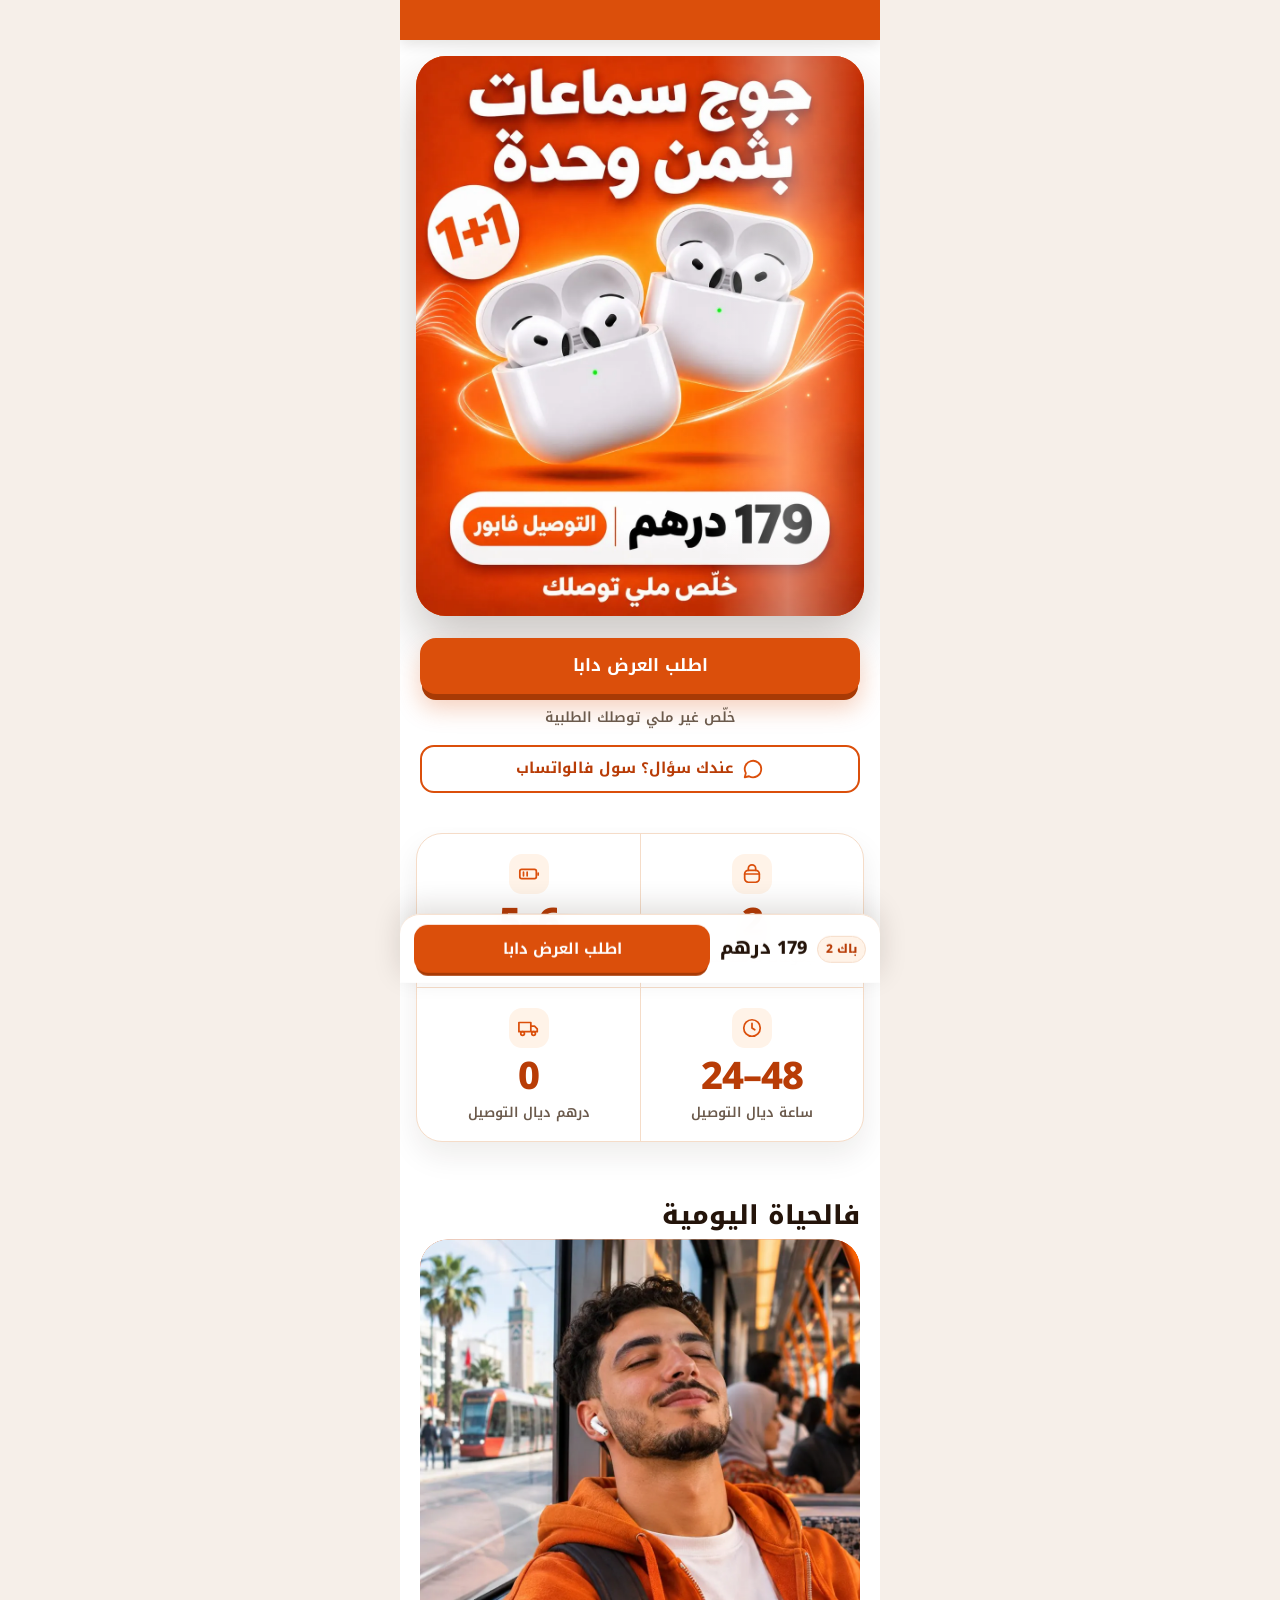
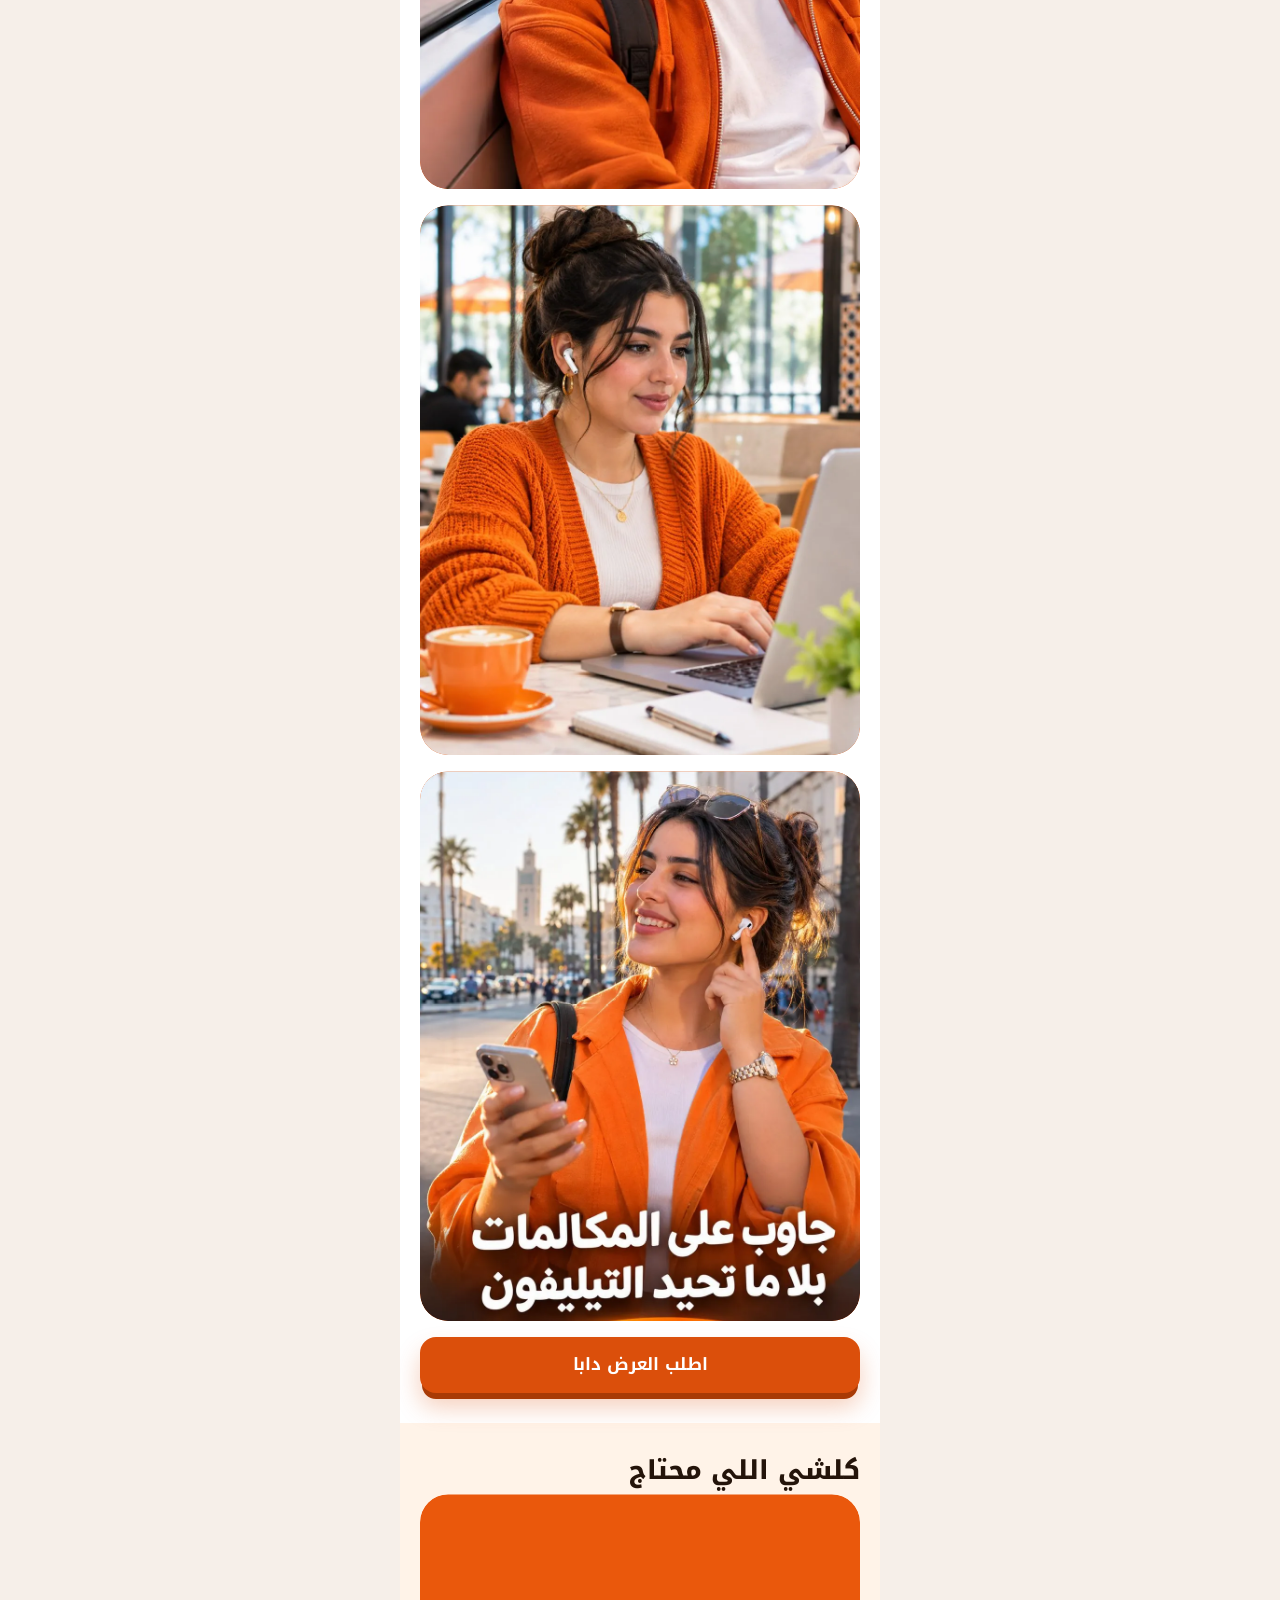
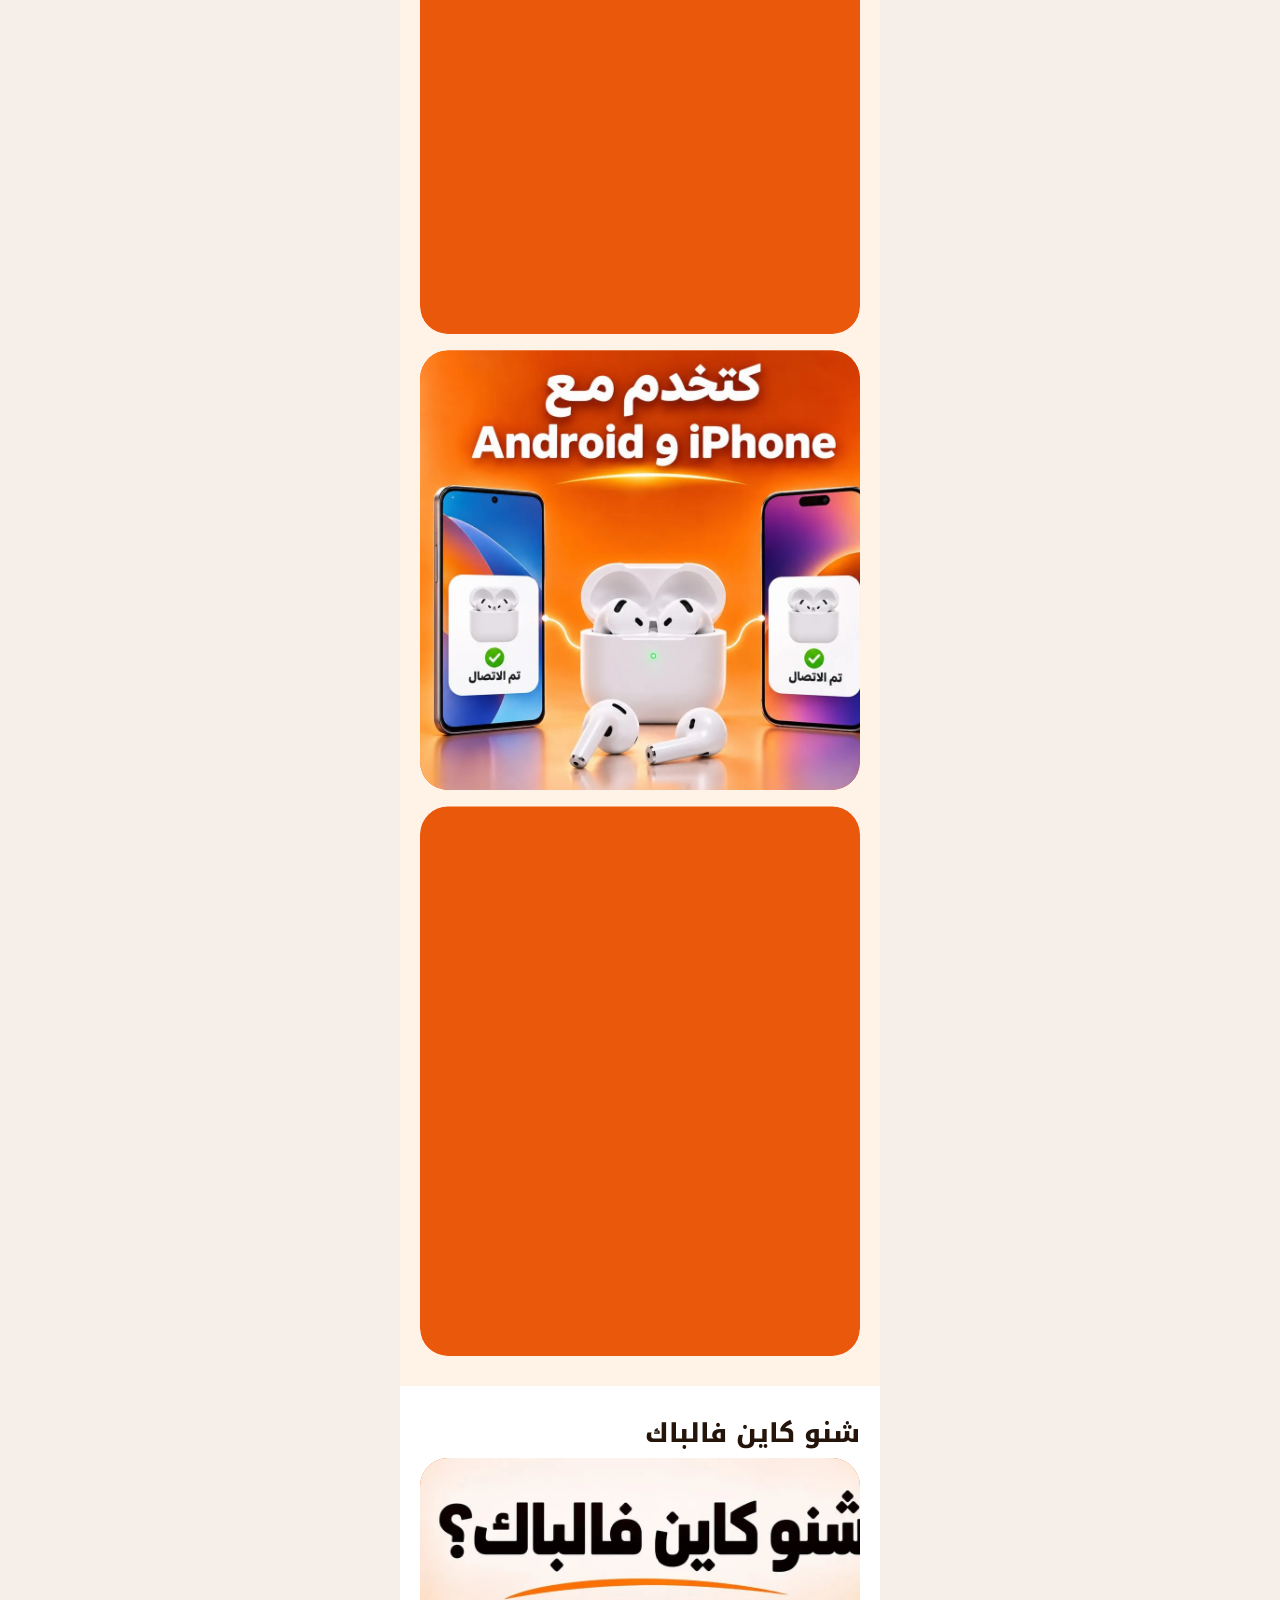
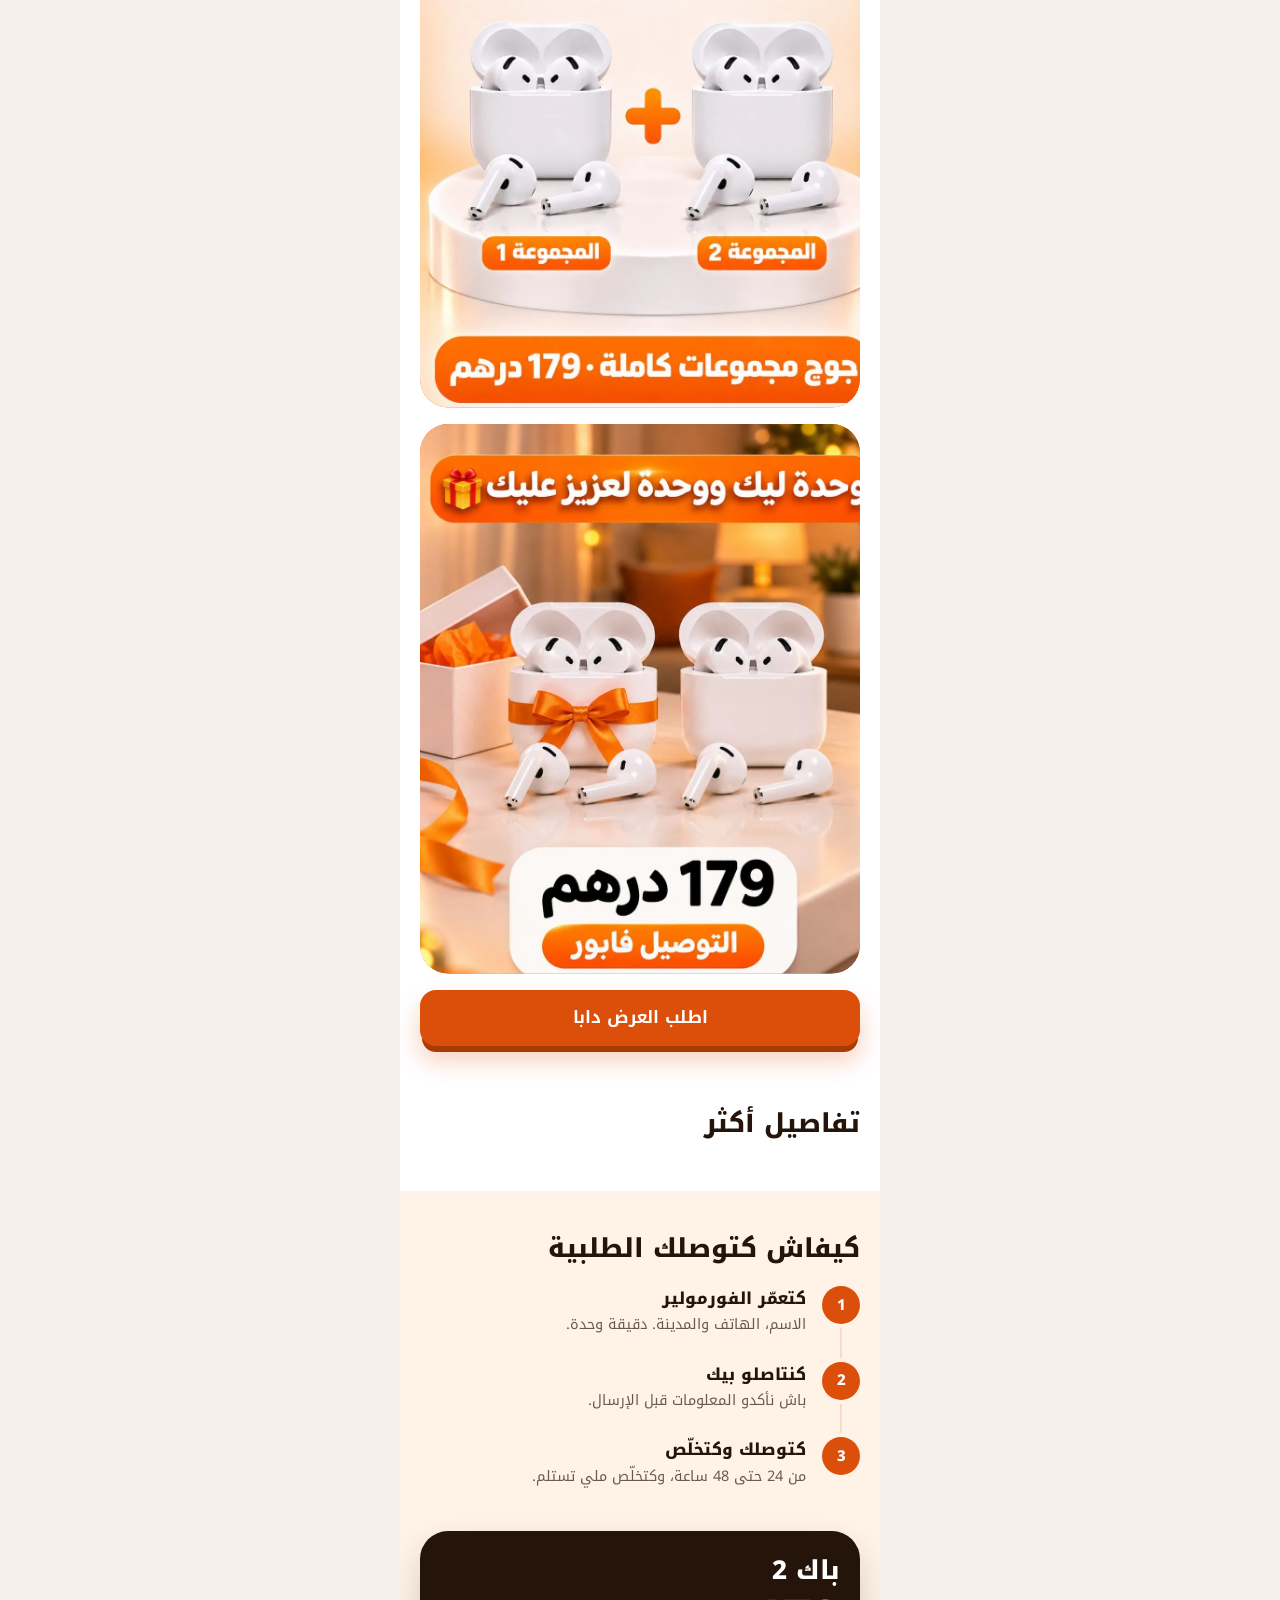
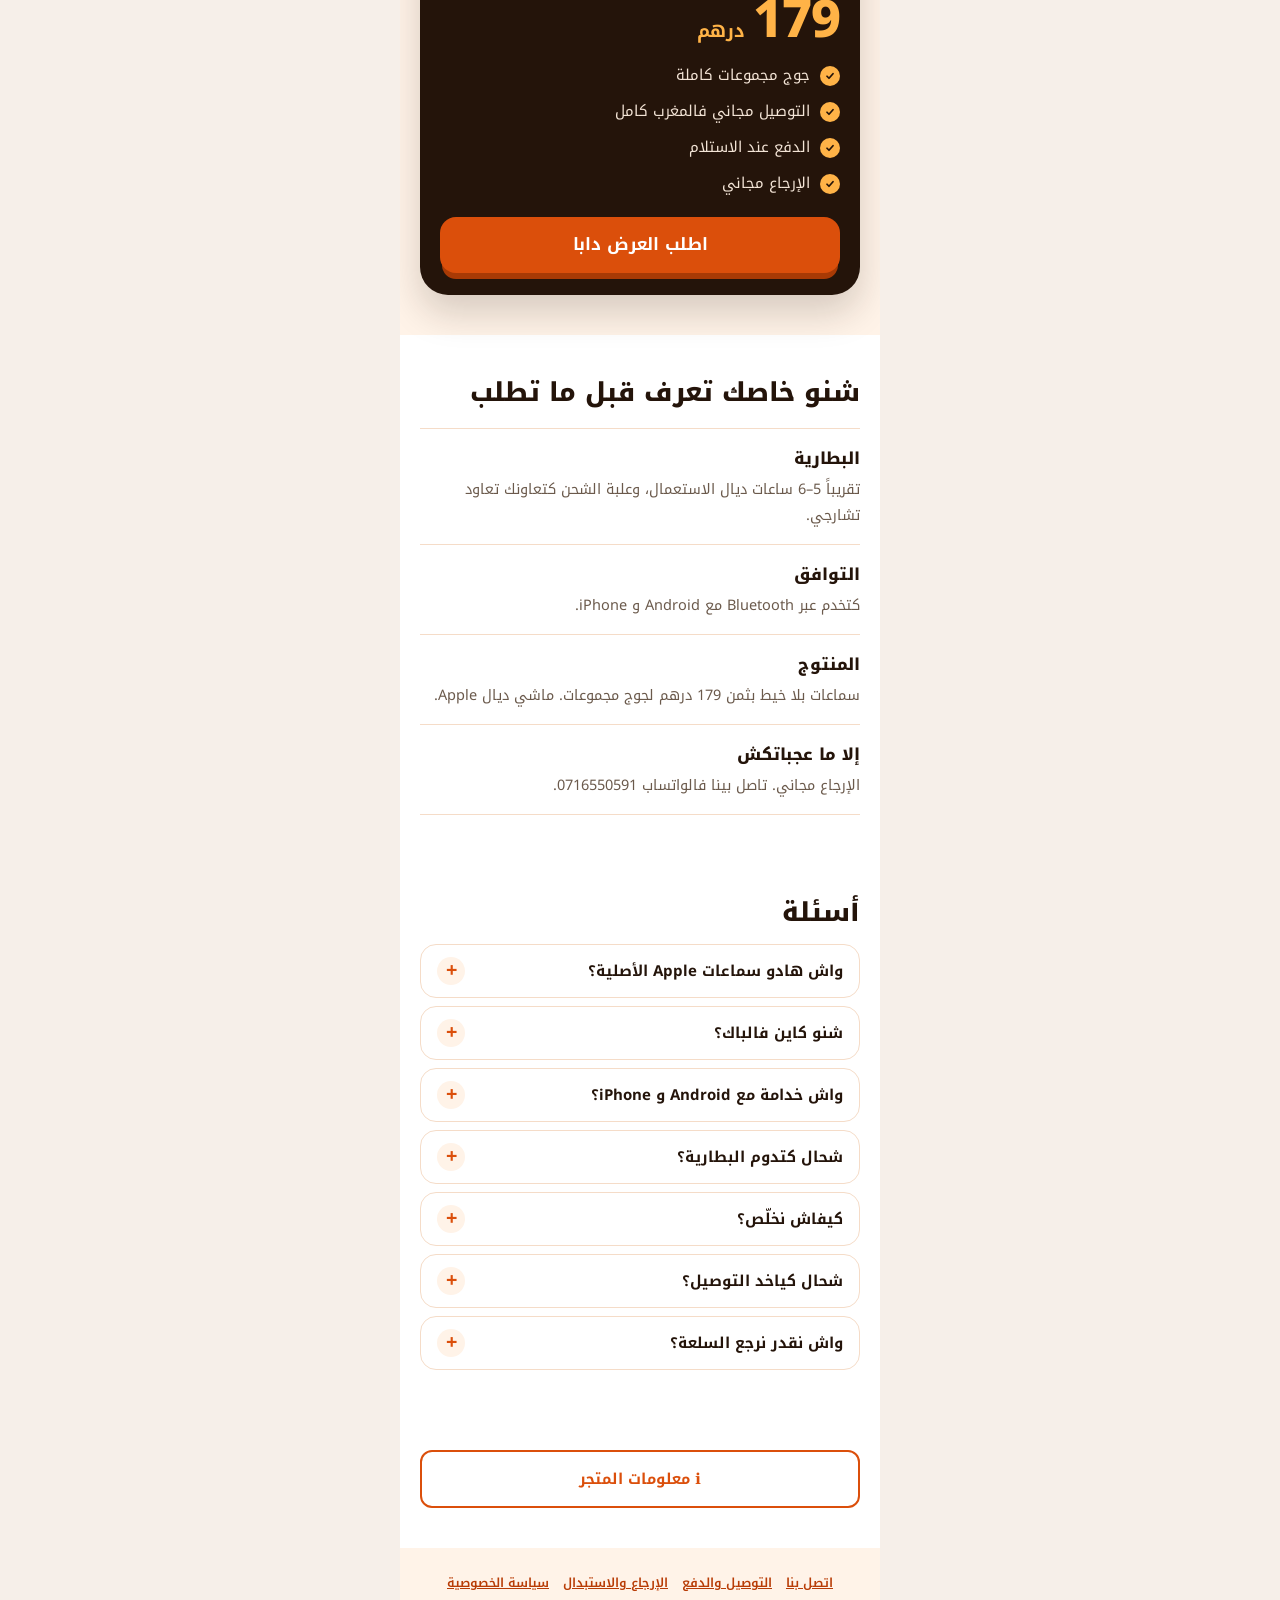
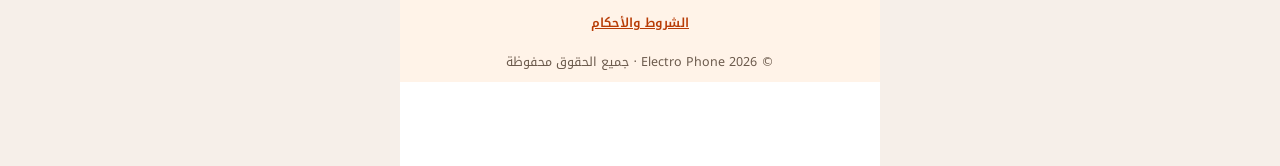
==== index.html @ d6bf5299 "Upsell popup: 3-step flow (gift, phone, pack) with stepper Co-Authored-By: Claude Sonnet 5.5 <norepl" ====
<!doctype html>
<html lang="ar" dir="rtl" class="no-js">
<head>
<meta charset="utf-8">
<meta name="viewport" content="width=device-width, initial-scale=1, viewport-fit=cover">
<title>Electro Phone — باك 2: جوج سماعات بثمن وحدة | 179 درهم</title>
<meta name="description" content="PACK 2: جوج مجموعات ديال السماعات بلا خيط بـ179 درهم. التوصيل فابور والدفع عند الاستلام فكاع المغرب.">
<meta name="theme-color" content="#DB4F0B">
<meta property="og:type" content="product">
<meta property="og:title" content="جوج سماعات بثمن وحدة! — 179 درهم">
<meta property="og:description" content="باك 2 · التوصيل فابور · الدفع عند الاستلام">
<meta property="og:url" content="https://electro-phone-ads.vercel.app/">
<meta property="og:image" content="https://electro-phone-ads.vercel.app/images/hero.jpg">
<meta property="og:locale" content="ar_MA">
<link rel="preload" href="assets/fonts/NotoKufiArabic.woff" as="font" type="font/woff" crossorigin>
<link rel="preload" as="image" href="images/hero.webp">
<link rel="stylesheet" href="assets/app.css?v=4">
<script>
/* ================= الإعدادات — عمّرهم قبل ما تطلق ================= */
window.CONFIG = {
  // Where orders go — set ONE (see README):
  orderEndpoint: "/api/order", // Vercel. On Netlify use "/.netlify/functions/order"     // your deployed backend, e.g. "/.netlify/functions/order"
  whatsapp: "212716550591",          // fallback when no endpoint: business number, no + or 0, e.g. "2126XXXXXXXX"
  // Ads tracking: public IDs only. Secret tokens go in server env vars, never here.
  metaPixelId: "",
  tiktokPixelId: "",
  requireConsent: false, // true = pixels load only after the visitor accepts
  unitPrice: 179,        // display only; the server recalculates the price
  currency: "MAD"
};
</script>
<style>
.s-top{background:#111827;color:#fff;text-align:center;padding:8px 12px;font-size:13px;font-weight:700}
.s-head{display:flex;justify-content:center;padding:12px;background:#fff;color:var(--t);border-bottom:1px solid #F3F4F6}
.s-hero{padding:0 0 22px}
.s-hero img{width:100%%;height:auto}
.s-cta{padding:16px 18px 0;text-align:center}
.s-cta p{margin:10px 0 0;color:#FFD0A8;font-weight:700;font-size:14px}
.pf{list-style:none;margin:14px 0 0;padding:0;display:grid;gap:10px}
.pf li{display:flex;align-items:center;gap:12px;padding:12px;border-radius:16px;border:1.5px solid #FFEDD5;background:#fff}
.pf b{display:block;font-size:15.5px}
.pf small{color:var(--t2);font-size:13px}
.s-img{width:100%%;height:auto;border-radius:var(--r);margin-top:14px;box-shadow:0 8px 24px rgba(17,24,39,.1)}
.alt .btn{margin-top:16px}
.s-crea .s-img:first-child{margin-top:0}
/* light, clear order form */
.order{background:#FFF7F2;color:var(--t)}
.order .sub{color:var(--t2);font-weight:700}
.order h2{color:var(--t)}
.of-card{background:#fff;border:1.5px solid #FED7AA;box-shadow:0 12px 32px rgba(234,88,12,.1)}
.fl{margin-block-end:14px}
.fl label,.lbl{display:block;color:var(--t);font-size:15px;font-weight:700;margin-block-end:6px}
.fl input,.fl textarea{background:#fff;color:var(--t);border:2px solid #E5E7EB;font-size:17px;min-height:56px}
.fl textarea{min-height:76px}
.fl input::placeholder,.fl textarea::placeholder{color:#9CA3AF}
.fl input:focus,.fl textarea:focus{background:#fff;border-color:var(--o);box-shadow:0 0 0 4px rgba(234,88,12,.15)}
.err{color:#B91C1C}
.c-list{background:#fff;border-color:#FED7AA;box-shadow:0 18px 40px rgba(17,24,39,.15)}
.c-list li small{color:#9CA3AF}
.c-list li[aria-selected=true],.c-list li:active{background:#FFF1E6}
.c-list li.c-none{color:var(--t2)}
.of .sum{margin-top:6px;padding-top:12px;border-top:1px solid #F3F4F6}
.of .sum dt{color:var(--t2)}
.of .sum .tot dt{color:var(--t)}
.of .sum .tot dd{color:var(--deep)}
.form-err{background:#FEF2F2;color:#991B1B;border-color:#FCA5A5}
.order .secure{color:var(--t2)}
.order .secure a{color:var(--deep)}
.done{color:#fff}
/* quantity trigger */
.opt{color:var(--t2);font-weight:500;font-size:13px}
.qty-pick{display:flex;align-items:center;gap:12px;width:100%;min-height:76px;padding:10px 12px;border-radius:16px;border:2px solid var(--o);background:linear-gradient(135deg,#FFF7F2,#fff);color:var(--t);text-align:start;font:inherit;box-shadow:0 6px 18px rgba(234,88,12,.14);transition:transform .15s}
.qty-pick:active{transform:scale(.98)}
.qty-pick img{flex:none;width:52px;height:52px;border-radius:12px;object-fit:cover}
.qp-t{flex:1;min-width:0;display:flex;flex-direction:column;line-height:1.5}
.qp-t b{font-size:16px}
.qp-t small{color:var(--t2);font-size:12.5px}
.qp-end{display:flex;flex-direction:column;align-items:flex-end;gap:4px}
.qp-p{font-weight:800;white-space:nowrap;color:var(--deep)}
.qp-chev{font-size:12px;font-weight:700;color:#fff;background:var(--o);padding:2px 12px;border-radius:999px}
/* quantity sheet */
.qsheet h3{margin-block-end:2px}
.q-note{text-align:center;color:var(--t2) !important;margin:0 0 14px !important;font-size:13.5px}
.qsheet .qc{background:#fff;border:2px solid #E5E7EB;color:var(--t);min-height:84px}
.qsheet .qc-t small{color:var(--t2)}
.qsheet .qc-p{color:var(--deep);font-size:17px}
.qsheet .qc:has(input:checked),.qsheet .qc.sel{border-color:var(--o);background:#FFF7F2;box-shadow:0 0 0 4px rgba(234,88,12,.12);transform:none}
.qc-imgs{flex:none;display:flex;width:88px}
.qc-imgs img{width:44px;height:44px;border-radius:10px;object-fit:cover;border:2px solid #fff;box-shadow:0 2px 6px rgba(0,0,0,.12)}
.qc-imgs img+img{margin-inline-start:-22px}
.q-free{margin:14px 0 !important;text-align:center;font-size:13px;font-weight:700;color:#065F46 !important;background:#ECFDF5;border-radius:12px;padding:8px}
/* order form popup */
.sheet.osheet{padding:0;max-height:94vh;max-height:94dvh;background:#FFF7F2}
.osheet .grab{margin:10px auto 0}
.o-top{position:sticky;top:0;height:0;z-index:4}
.osheet .x{top:4px;inset-inline-end:12px;background:#fff;box-shadow:0 2px 8px rgba(0,0,0,.12)}
.osheet .order{padding:6px 16px calc(24px + var(--safe))}
.osheet .order h2{padding-inline:44px}
.sheet[inert]{filter:brightness(.6)}
/* ===== animations ===== */
@keyframes dropIn{from{opacity:0;transform:translateY(-14px)}to{opacity:1;transform:none}}
@keyframes heroIn{from{opacity:0;transform:scale(1.08);filter:blur(8px)}to{opacity:1;transform:none;filter:none}}
@keyframes heroFloat{0%,100%{transform:scale(1)}50%{transform:scale(1.035)}}
@keyframes heroShine{0%,55%{transform:translateX(-130%)}100%{transform:translateX(130%)}}
@keyframes ctaIn{from{opacity:0;transform:scale(.92)}to{opacity:1;transform:none}}
@keyframes ctaPulse{0%,100%{box-shadow:0 10px 26px rgba(255,107,0,.38),0 0 0 0 rgba(255,107,0,.55)}70%{box-shadow:0 10px 26px rgba(255,107,0,.38),0 0 0 16px rgba(255,107,0,0)}}
@keyframes arrNudge{0%,100%{transform:translateX(0)}50%{transform:translateX(-6px)}}
@keyframes topShine{to{background-position:-200% 0}}
@keyframes fieldIn{from{opacity:0;transform:translateY(18px)}to{opacity:1;transform:none}}
.s-top{background:linear-gradient(90deg,#111827 0%,#3a1a07 50%,#111827 100%);background-size:200% 100%;animation:topShine 6s linear infinite}
.s-head .brand{display:inline-block;animation:dropIn .7s cubic-bezier(.2,.8,.2,1) both}
.h-wrap{position:relative;overflow:hidden;animation:heroIn 1s cubic-bezier(.2,.8,.2,1) both}
.h-wrap img{display:block;animation:heroFloat 6s ease-in-out 1.1s infinite}
.h-wrap::after{content:"";position:absolute;inset:0;pointer-events:none;background:linear-gradient(115deg,transparent 35%,rgba(255,255,255,.38) 50%,transparent 65%);transform:translateX(-130%);animation:heroShine 4.5s ease-in-out 1.3s infinite}
.s-cta .btn{animation:grad 6s ease infinite,ctaIn .45s cubic-bezier(.3,1.5,.5,1) .1s both,ctaPulse 2.4s ease-in-out 1.6s infinite}
.s-cta p{animation:dropIn .5s ease .3s both}
.btn .arr{animation:arrNudge 1.4s ease-in-out infinite}
/* creatives slide in as they scroll into view, alternating sides */
.s-img.reveal{opacity:0;transform:translateY(40px) scale(.94);transition:opacity .8s ease,transform .9s cubic-bezier(.2,.8,.2,1)}
.s-crea .s-img.reveal:nth-child(3n+1){transform:translateX(70px) rotate(2deg)}
.s-crea .s-img.reveal:nth-child(3n+2){transform:translateX(-70px) rotate(-2deg)}
.s-crea .s-img.reveal:nth-child(3n){transform:perspective(900px) rotateX(20deg) scale(.88)}
.s-crea .s-img.reveal.in{opacity:1;transform:none}
.s-img:active{transform:scale(.98)}
.btn.reveal{opacity:0;transform:translateY(24px) scale(.95);transition:opacity .6s ease .1s,transform .6s cubic-bezier(.3,1.5,.5,1) .1s}
.btn.reveal.in{opacity:1;transform:none;animation:grad 6s ease infinite,ctaPulse 2.4s ease-in-out 1s infinite}
/* order + pack popups: fields arrive one by one */
.osheet.on .order>h2,.osheet.on .order>.sub,.osheet.on .of-card>*,.osheet.on #submit{animation:fieldIn .5s cubic-bezier(.2,.8,.2,1) both}
.osheet.on .order>.sub{animation-delay:.06s}
.osheet.on .of-card>:nth-child(1){animation-delay:.12s}.osheet.on .of-card>:nth-child(2){animation-delay:.18s}
.osheet.on .of-card>:nth-child(3){animation-delay:.24s}.osheet.on .of-card>:nth-child(4){animation-delay:.3s}
.osheet.on .of-card>:nth-child(n+5){animation-delay:.36s}
.osheet.on #submit{animation:fieldIn .5s cubic-bezier(.2,.8,.2,1) .44s both,grad 6s ease infinite,ctaPulse 2.4s ease-in-out 1.2s infinite}
.qsheet.on .qc{animation:fieldIn .45s cubic-bezier(.2,.8,.2,1) both}
.qsheet.on .qc:nth-child(2){animation-delay:.08s}.qsheet.on .qc:nth-child(3){animation-delay:.16s}
.no-js .reveal,.no-js .s-img.reveal,.no-js .btn.reveal{opacity:1;transform:none}
@media (prefers-reduced-motion:reduce){.s-img.reveal,.btn.reveal{opacity:1 !important;transform:none !important}.h-wrap::after{display:none}}
/* ===== self-hosted font (works in Facebook/Instagram/TikTok browsers too) ===== */
@font-face{font-family:'Noto Kufi Arabic';src:url(assets/fonts/NotoKufiArabic.woff) format('woff');font-weight:100 900;font-style:normal;font-display:swap}
body,button,input,textarea,select,output{font-family:'Noto Kufi Arabic',system-ui,sans-serif}
/* ===== pro order form ===== */
.osheet{background:linear-gradient(180deg,#FFF3EA 0,#FFFFFF 260px)}
.osheet .order{background:transparent}
.osheet .order h2{font-size:22px;font-weight:800;margin-block-end:12px}
.o-prod{display:flex;align-items:center;gap:12px;padding:12px;border-radius:20px;background:#fff;border:1px solid #FFE1CC;box-shadow:0 10px 30px rgba(234,88,12,.10)}
.o-prod img{flex:none;width:64px;height:64px;border-radius:14px;object-fit:cover}
.o-prod-t{flex:1;min-width:0;display:flex;flex-direction:column;line-height:1.6}
.o-prod-t b{font-size:15.5px;font-weight:800}
.o-prod-t small{color:var(--t2);font-size:12.5px}
.o-prod-p{display:flex;flex-direction:column;align-items:center;line-height:1;color:var(--deep)}
.o-prod-p bdi{font-size:28px;font-weight:800}
.o-prod-p span{font-size:12px;font-weight:700;margin-top:4px}
.o-badges{list-style:none;padding:0;margin:10px 0 14px;display:flex;flex-wrap:wrap;justify-content:center;gap:6px}
.o-badges li{display:flex;align-items:center;gap:4px;font-size:12px;font-weight:700;color:#7C2D12;background:#FFEDD5;border-radius:999px;padding:4px 10px}
.osheet .of-card{border:1px solid #F1F1F1;border-radius:24px;padding:18px 16px;box-shadow:0 18px 40px rgba(17,24,39,.08)}
.osheet .fl{margin-block-end:16px}
.osheet .fl[data-field="city"]{position:relative;z-index:6}
.osheet .fl label,.osheet .lbl{font-size:14px;font-weight:700;color:#374151;margin-block-end:7px;transition:color .2s}
.osheet .fl:focus-within label{color:var(--deep)}
.in-ic{position:absolute;right:14px;top:16px;width:22px;height:22px;color:#9CA3AF;pointer-events:none;transition:color .2s;z-index:1}
.in-ic svg{width:22px;height:22px;fill:none;stroke:currentColor;stroke-width:1.8;stroke-linecap:round;stroke-linejoin:round}
.osheet .fl:focus-within .in-ic{color:var(--o)}
.osheet .fl.valid .in-ic{color:var(--ok)}
.osheet .fl.bad .in-ic{color:#DC2626}
.osheet .fl input,.osheet .fl textarea{background:#F9FAFB;border:1.5px solid #E5E7EB;border-radius:16px;min-height:56px;font-size:16.5px;font-weight:500;padding:14px 48px 14px 42px;text-align:right;transition:border-color .2s,box-shadow .2s,background .2s}
.osheet .fl textarea{min-height:84px}
.osheet .fl input:focus,.osheet .fl textarea:focus{background:#fff;border-color:var(--o);box-shadow:0 0 0 4px rgba(234,88,12,.14)}
.osheet .fl.valid input,.osheet .fl.valid textarea{border-color:#A7F3D0;background:#fff}
.osheet .ok-ic{top:17px} /* app.css places it at inline-end = left in RTL */
.osheet .qty-pick{border-radius:18px;background:#fff;border:1.5px solid var(--o);box-shadow:0 8px 22px rgba(234,88,12,.12)}
.osheet .of .sum{margin-top:4px;padding:14px;border-radius:16px;background:#FFF7F2;border:1.5px dashed #FDBA74}
.osheet .of .sum .tot{border-top:1.5px dashed #FDBA74;padding-top:10px;margin-top:8px}
.osheet .of .sum .tot dd{font-size:24px}
.osheet .submit{min-height:62px;font-size:19px;font-weight:800;border-radius:18px;margin-top:4px}
.o-trust{list-style:none;margin:2px 0 0;padding:0;display:grid;grid-template-columns:repeat(3,1fr);gap:6px}
.o-trust li{display:flex;flex-direction:column;align-items:center;gap:4px;text-align:center;font-size:11.5px;font-weight:700;color:#374151;padding:8px 4px;border-radius:14px;background:#fff;border:1px solid #F1F1F1}
.o-trust svg{width:22px;height:22px;fill:none;stroke:var(--o);stroke-width:1.8;stroke-linecap:round;stroke-linejoin:round}
.osheet.on .o-prod{animation:fieldIn .5s cubic-bezier(.2,.8,.2,1) .04s both}
.osheet.on .o-badges{animation:fieldIn .5s cubic-bezier(.2,.8,.2,1) .08s both}
</style>
<link rel="stylesheet" href="assets/design.css?v=22">
</head>
<body id="top">
<a href="#order" class="skip">سير للطلب</a>
<main id="main">

<div class="s-top" role="status">
  <span class="t t1"><b>Electro Phone</b> &nbsp;سماعات بلا خيط</span>
  <span class="t t2">🚚 التوصيل مجاني لكل المغرب</span>
  <span class="t t3">💵 الدفع عند الاستلام</span>
  <span class="t t4">⏱ من 24 حتى 48 ساعة</span>
</div>

<section class="hero s-hero ep-hero">
  <h1 class="sr">جوج سماعات بثمن وحدة — باك 2 بـ179 درهم</h1>
  <figure class="hero-fig">
    <img src="images/hero.webp" width="1000" height="1250" alt="جوج سماعات بثمن وحدة، 179 درهم، التوصيل فابور، خلّص ملي توصلك" fetchpriority="high">
    <span class="glint" aria-hidden="true"></span>
  </figure>
  <div class="s-cta">
    <a href="#order" class="btn btn-glow" data-cta="hero">اطلب العرض دابا</a>
    <p>خلّص غير ملي توصلك الطلبية</p>
    <a class="ep-wa" href="https://wa.me/212716550591?text=%D8%B3%D9%84%D8%A7%D9%85%D8%8C%20%D8%A8%D8%BA%D9%8A%D8%AA%20%D9%86%D8%B3%D9%88%D9%84%20%D8%B9%D9%84%D9%89%20%D8%A8%D8%A7%D9%83%202" rel="noopener"><svg viewBox="0 0 24 24" aria-hidden="true"><path d="M21 12a9 9 0 0 1-13.3 7.9L3 21l1.2-4.5A9 9 0 1 1 21 12z"/></svg>عندك سؤال؟ سول فالواتساب</a>
  </div>
</section>

<section class="ep-nums" aria-label="بالأرقام"><ul><li><span class="n-ic"><svg viewBox="0 0 24 24" aria-hidden="true"><rect x="4" y="8" width="16" height="13" rx="4"/><path d="M4 12h16M8 8V6a4 4 0 0 1 8 0v2"/></svg></span><b dir="ltr" data-t="2">2</b><span class="n-l">مجموعات كاملة فالباك</span></li><li><span class="n-ic"><svg viewBox="0 0 24 24" aria-hidden="true"><rect x="2" y="7" width="18" height="10" rx="2"/><path d="M22 11v2M6 10v4M10 10v4"/></svg></span><b dir="ltr" data-t="5–6">5–6</b><span class="n-l">ساعات ديال الاستعمال</span></li><li><span class="n-ic"><svg viewBox="0 0 24 24" aria-hidden="true"><circle cx="12" cy="12" r="9"/><path d="M12 7v5l3 2"/></svg></span><b dir="ltr" data-t="24–48">24–48</b><span class="n-l">ساعة ديال التوصيل</span></li><li><span class="n-ic"><svg viewBox="0 0 24 24" aria-hidden="true"><path d="M1 6h13v10H1zM14 10h4l3 3v3h-7"/><circle cx="5" cy="18" r="2"/><circle cx="17" cy="18" r="2"/></svg></span><b dir="ltr" data-t="0">0</b><span class="n-l">درهم ديال التوصيل</span></li></ul></section>


<section class="sec ep-gal" aria-label="المنتج">
  <h2 class="ep-h">فالحياة اليومية</h2>
  <figure class="ep-rv "><img src="images/tram.webp" width="1000" height="1250" alt="واحد كيسمع السماعات فالطرامواي" loading="lazy" decoding="async"></figure>
  <figure class="ep-rv "><img src="images/cafe.webp" width="1000" height="1250" alt="وحدة خدامة فالكافي بالسماعات" loading="lazy" decoding="async"></figure>
  <figure class="ep-rv "><img src="images/call.webp" width="1000" height="1250" alt="جاوب على المكالمات بلا ما تحيد التيليفون" loading="lazy" decoding="async"></figure>
  <a href="#order" class="btn btn-glow ep-cta" data-cta="gal1">اطلب العرض دابا</a>
</section>

<section class="sec alt ep-gal" aria-label="المميزات">
  <h2 class="ep-h">كلشي اللي محتاج</h2>
  <figure class="ep-rv "><img src="images/features.webp" width="1000" height="1000" alt="بلوتوث، ميكروفون للمكالمات، تحكم باللمس، Android و iPhone" loading="lazy" decoding="async"></figure>
  <figure class="ep-rv "><img src="images/compat.webp" width="1000" height="1000" alt="كتخدم مع Android و iPhone" loading="lazy" decoding="async"></figure>
  <figure class="ep-rv "><img src="images/battery.webp" width="1000" height="1250" alt="5–6 ساعات ديال الاستعمال حسب الاستخدام" loading="lazy" decoding="async"></figure>
</section>

<section class="sec ep-gal" aria-label="الباك">
  <h2 class="ep-h">شنو كاين فالباك</h2>
  <figure class="ep-rv "><img src="images/pack-info.webp" width="1000" height="1250" alt="المجموعة 1 + المجموعة 2، جوج مجموعات كاملة بـ179 درهم" loading="lazy" decoding="async"></figure>
  <figure class="ep-rv "><img src="images/gift.webp" width="1000" height="1250" alt="وحدة ليك ووحدة لعزيز عليك، 179 درهم" loading="lazy" decoding="async"></figure>
  <a href="#order" class="btn btn-glow ep-cta" data-cta="gal2">اطلب العرض دابا</a>
</section>

<section class="sec ep-carwrap" aria-label="تفاصيل">
  <h2 class="ep-h">تفاصيل أكثر</h2>
  <div class="car" tabindex="0">
    <figure class="cf"><img src="images/rest.webp" width="1000" height="1000" alt="جوج علب ديال السماعات مفتوحين" loading="lazy" decoding="async"></figure>
    <figure class="cf"><img src="images/detail.webp" width="1000" height="1000" alt="تفاصيل السماعة والعلبة" loading="lazy" decoding="async"></figure>
    <figure class="cf"><img src="images/story.webp" width="800" height="1421" alt="عرض باك 2، جوج سماعات بثمن وحدة" loading="lazy" decoding="async"></figure>
  </div>
</section>

<section class="sec alt">
  <h2>كيفاش كتوصلك الطلبية</h2>
  <ol class="ep-how">
    <li><b>كتعمّر الفورمولير</b><p>الاسم، الهاتف والمدينة. دقيقة وحدة.</p></li>
    <li><b>كنتاصلو بيك</b><p>باش نأكدو المعلومات قبل الإرسال.</p></li>
    <li><b>كتوصلك وكتخلّص</b><p>من 24 حتى 48 ساعة، وكتخلّص ملي تستلم.</p></li>
  </ol>
  <div class="ep-deal">
    <h2>باك 2</h2>
    <div class="ep-pr"><bdi>179</bdi><span>درهم</span></div>
    <ul>
      <li>جوج مجموعات كاملة</li>
      <li>التوصيل مجاني فالمغرب كامل</li>
      <li>الدفع عند الاستلام</li>
      <li>الإرجاع مجاني</li>
    </ul>
    <a href="#order" class="btn btn-glow" data-cta="offer">اطلب العرض دابا</a>
  </div>
</section>

<section class="sec ep-real">
  <h2>شنو خاصك تعرف قبل ما تطلب</h2>
  <ul>
    <li><b>البطارية</b><p>تقريباً 5–6 ساعات ديال الاستعمال، وعلبة الشحن كتعاونك تعاود تشارجي.</p></li>
    <li><b>التوافق</b><p>كتخدم عبر Bluetooth مع Android و iPhone.</p></li>
    <li><b>المنتوج</b><p>سماعات بلا خيط بثمن 179 درهم لجوج مجموعات. ماشي ديال Apple.</p></li>
    <li><b>إلا ما عجباتكش</b><p>الإرجاع مجاني. تاصل بينا فالواتساب <span dir="ltr">0716550591</span>.</p></li>
  </ul>
</section>

<section class="sec">
  <h2>أسئلة</h2>
  <div class="faq">
    <details><summary>واش هادو سماعات Apple الأصلية؟</summary><div><p>لا، ماشي ديال Apple. هي سماعات بلا خيط بـ Bluetooth، بثمن 179 درهم لجوج مجموعات.</p></div></details>
    <details><summary>شنو كاين فالباك؟</summary><div><p>جوج مجموعات كاملة، كل وحدة فيها جوج سماعات وعلبة الشحن ديالها.</p></div></details>
    <details><summary>واش خدامة مع Android و iPhone؟</summary><div><p>إيه، متوافقة مع جوج عبر Bluetooth.</p></div></details>
    <details><summary>شحال كتدوم البطارية؟</summary><div><p>تقريباً 5–6 ساعات حسب الاستعمال.</p></div></details>
    <details><summary>كيفاش نخلّص؟</summary><div><p>كتخلّص ملي توصلك الطلبية، والتوصيل مجاني.</p></div></details>
    <details><summary>شحال كياخد التوصيل؟</summary><div><p>من 24 حتى 48 ساعة فالمغرب كامل، والتوصيل مجاني.</p></div></details>
    <details><summary>واش نقدر نرجع السلعة؟</summary><div><p>إيه، الإرجاع مجاني. اتصل ولا صيفط واتساب لـ <span dir="ltr">0716550591</span>.</p></div></details>
  </div>
</section>

<section class="sec store" id="store">
  <style>
    .store-btn{display:block;text-align:center;padding:14px;border:2px solid currentColor;border-radius:12px;font-weight:700;cursor:pointer;list-style:none}
    .store-btn::-webkit-details-marker{display:none}
    .store-btn::after{content:none}
    .store details[open] .sum{margin-top:16px}
  </style>
  <details>
    <summary class="store-btn">ℹ️ معلومات المتجر</summary>
    <dl class="sum">
      <div><dt>المتجر</dt><dd>Electro Phone</dd></div>
      <div><dt>الهاتف / واتساب</dt><dd><a href="tel:0716550591" dir="ltr">0716550591</a></dd></div>
      <div><dt>البريد الإلكتروني</dt><dd><a href="mailto:electrophone@support.ma" dir="ltr">electrophone@support.ma</a></dd></div>
      <div><dt>العنوان</dt><dd>الرباط، وسط المدينة</dd></div>
      <div><dt>الثمن</dt><dd><bdi>179</bdi> درهم للباك</dd></div>
      <div><dt>التوصيل</dt><dd>مجاني، من 24 حتى 48 ساعة فالمغرب كامل</dd></div>
      <div><dt>الدفع</dt><dd>عند الاستلام</dd></div>
      <div><dt>الإرجاع</dt><dd>مجاني</dd></div>
    </dl>
  </details>
</section>

<footer class="foot">
  <nav aria-label="روابط مهمة" class="foot-links">
    <a href="policies.html#contact">اتصل بنا</a>
    <a href="policies.html#delivery">التوصيل والدفع</a>
    <a href="policies.html#returns">الإرجاع والاستبدال</a>
    <a href="policies.html#privacy">سياسة الخصوصية</a>
    <a href="policies.html#terms">الشروط والأحكام</a>
  </nav>
  <p>© 2026 Electro Phone · جميع الحقوق محفوظة</p>
</footer>
</main>

<!-- STICKY BAR -->
<div class="sticky" id="sticky" aria-hidden="true">
  <span class="st-pack">باك 2</span>
  <b class="st-price">179 درهم</b>
  <a href="#order" class="btn btn-glow" data-cta="sticky" tabindex="-1">اطلب العرض دابا</a>
</div>


<!-- ORDER FORM POPUP -->
<div class="sheet osheet" id="sh-order" role="dialog" aria-modal="true" aria-labelledby="t14" hidden>
  <div class="grab" aria-hidden="true"></div>
  <div class="o-top"><button type="button" class="x" data-close aria-label="إغلاق">✕</button></div>
<section class="sec order" id="order" aria-labelledby="t14">
  <h2 id="t14">كمّل طلبك دابا</h2>
  <div class="ep-prog" aria-hidden="true"><i></i></div>
  <p class="ep-prog-t" aria-live="polite">باقي 3 خانات</p>
  <div class="o-prod">
    <img src="images/pack-clean.webp" width="64" height="64" alt="">
    <div class="o-prod-t"><b>باك 2 سماعات بلا خيط</b><small>جوج مجموعات كاملة</small></div>
    <div class="o-prod-p"><bdi>179</bdi><span>درهم</span></div>
  </div>
  <p class="ep-eta"><span aria-hidden="true">📦</span><span id="ep-eta">غادي توصلك فـ 24 حتى 48 ساعة</span></p>
  <ul class="o-badges">
    <li><span aria-hidden="true">🚚</span>توصيل مجاني</li>
    <li><span aria-hidden="true">💵</span>الدفع عند الاستلام</li>
    <li><span aria-hidden="true">📞</span>تأكيد بالهاتف</li>
  </ul>

  <form id="form" class="of" novalidate>
    <div class="of-card">
      <div class="fl" data-field="name">
        <label for="f-name">الاسم الكامل</label>
        <div class="in-wrap"><span class="in-ic" aria-hidden="true"><svg viewBox="0 0 24 24"><circle cx="12" cy="8" r="4"/><path d="M4 21a8 8 0 0 1 16 0"/></svg></span><input id="f-name" name="name" autocomplete="name" placeholder="مثال: يوسف العلوي" maxlength="80" aria-describedby="e-name" required><span class="ok-ic" aria-hidden="true">✓</span></div>
        <p class="err" id="e-name"></p>
      </div>

      <div class="fl" data-field="phone">
        <label for="f-phone">رقم الهاتف</label>
        <div class="in-wrap"><span class="in-ic" aria-hidden="true"><svg viewBox="0 0 24 24"><path d="M22 16.9v3a2 2 0 0 1-2.2 2 19.8 19.8 0 0 1-8.6-3.1 19.5 19.5 0 0 1-6-6A19.8 19.8 0 0 1 2.1 4.2 2 2 0 0 1 4.1 2h3a2 2 0 0 1 2 1.7c.1.9.4 1.8.7 2.7a2 2 0 0 1-.5 2.1L8 9.8a16 16 0 0 0 6 6l1.3-1.3a2 2 0 0 1 2.1-.4c.9.3 1.8.6 2.7.7a2 2 0 0 1 1.7 2z"/></svg></span><input id="f-phone" name="phone" type="tel" inputmode="tel" autocomplete="tel" placeholder="مثال: 0612345678" maxlength="20" dir="ltr" aria-describedby="e-phone" required><span class="ok-ic" aria-hidden="true">✓</span></div>
        <p class="err" id="e-phone"></p>
      </div>

      <div class="fl" data-field="city">
        <label for="f-city">المدينة</label>
        <div class="in-wrap combo">
          <span class="in-ic" aria-hidden="true"><svg viewBox="0 0 24 24"><path d="M21 10c0 7-9 13-9 13S3 17 3 10a9 9 0 0 1 18 0z"/><circle cx="12" cy="10" r="3"/></svg></span>
          <input id="f-city" name="city" role="combobox" aria-autocomplete="list" aria-expanded="false" aria-controls="city-list" autocomplete="off" placeholder="اختار المدينة ديالك" maxlength="60" aria-describedby="e-city" required>
          <span class="ok-ic" aria-hidden="true">✓</span>
          <ul id="city-list" class="c-list" role="listbox" aria-label="المدن" hidden></ul>
        </div>
        <p class="err" id="e-city"></p>
      </div>

      <div class="fl" data-field="address">
        <label for="f-addr">العنوان بالتفصيل <small class="opt">(اختياري)</small></label>
        <div class="in-wrap"><span class="in-ic" aria-hidden="true"><svg viewBox="0 0 24 24"><path d="M3 10.5 12 3l9 7.5V21H3z"/><path d="M9 21v-6h6v6"/></svg></span><textarea id="f-addr" name="address" autocomplete="street-address" placeholder="الحي، الزنقة، رقم الدار" maxlength="250" aria-describedby="e-address"></textarea><span class="ok-ic" aria-hidden="true">✓</span></div>
        <p class="err" id="e-address"></p>
      </div>

      <div class="hp" aria-hidden="true"><label for="f-web">ما تعمّرش هاد الخانة</label><input id="f-web" name="website" tabindex="-1" autocomplete="off"></div>

      <div class="fl">
        <span class="lbl" id="qp-lbl">شحال من باك بغيتي؟</span>
        <button type="button" class="qty-pick" data-open="qty" aria-haspopup="dialog" aria-describedby="qp-lbl">
          <img src="images/pack-clean.webp" alt="" width="56" height="56">
          <span class="qp-t"><b id="qp-label">باك واحد</b><small id="qp-sub">2 مجموعات كاملة</small></span>
          <span class="qp-end"><span class="qp-p"><bdi id="qp-price">179</bdi> درهم</span><span class="qp-chev">بدّل</span></span>
        </button>
      </div>

      <dl class="sum" aria-live="polite">
        <div><dt>العدد</dt><dd id="s-qty">باك واحد (2 مجموعات)</dd></div>
        <div><dt>التوصيل</dt><dd class="free">مجاني</dd></div>
        <div class="tot"><dt>الثمن الإجمالي</dt><dd><bdi id="s-tot">179</bdi> درهم</dd></div>
      </dl>
    </div>

    <p class="form-err" id="form-err" role="alert" hidden></p>
    <button type="submit" class="btn btn-glow submit" id="submit"><span class="s-txt">أكّد طلبك دابا</span><span class="arr" aria-hidden="true">←</span><span class="spin" aria-hidden="true"></span></button>
    <ul class="o-trust" aria-label="ضمانات الطلب">
      <li><svg viewBox="0 0 24 24" aria-hidden="true"><rect x="4" y="10" width="16" height="11" rx="2"/><path d="M8 10V7a4 4 0 0 1 8 0v3"/></svg>معلوماتك محمية</li>
      <li><svg viewBox="0 0 24 24" aria-hidden="true"><rect x="2" y="6" width="20" height="12" rx="2"/><circle cx="12" cy="12" r="2.5"/></svg>خلّص عند الاستلام</li>
      <li><svg viewBox="0 0 24 24" aria-hidden="true"><path d="M1 6h13v10H1zM14 10h4l3 3v3h-7"/><circle cx="5" cy="18" r="2"/><circle cx="17" cy="18" r="2"/></svg>توصيل مجاني</li>
    </ul>
    <p class="secure">بالضغط على الزر، كتوافق على <a href="policies.html#terms">الشروط</a> و<a href="policies.html#privacy">سياسة الخصوصية</a>.</p>
  </form>

  <!-- Thank-you state: shown only after a real backend response -->
  <div class="done" id="done" tabindex="-1" role="status" aria-labelledby="done-t" hidden>
    <div class="burst" aria-hidden="true"><span class="ring"></span><svg viewBox="0 0 52 52"><path d="M14 27l8 8 16-17"/></svg><i></i><i></i><i></i><i></i><i></i><i></i><i></i><i></i></div>
    <p class="ty-status" id="ty-status"><span aria-hidden="true">✓</span>تم تسجيل طلبك بنجاح</p>
    <h3 id="done-t">شكراً لاختيارك لنا!</h3>
    <p class="ty-sub" id="ty-sub">طلبك أصبح بين أيدينا</p>
    <p class="ty-intro" id="done-p">نقدّر ثقتك بنا، ونسعد بأن تكون من عملائنا. سنحرص على متابعة طلبك خطوة بخطوة حتى يصلك إلى باب منزلك.</p>

    <dl class="sum ty-sum" id="done-sum"></dl>

    <div class="ty-block" id="ty-journey-wrap">
      <h4>مراحل طلبك</h4>
      <ol class="journey" id="journey">
        <li data-stage="confirm"><span class="j-dot" aria-hidden="true"></span><div><b>تأكيد معلومات الطلب</b><p>سيتواصل معك فريقنا هاتفياً لتأكيد طلبك والتحقق من معلومات التوصيل.</p><em class="j-state"></em></div></li>
        <li data-stage="prepare"><span class="j-dot" aria-hidden="true"></span><div><b>تجهيز طلبك بعناية</b><p>بعد تأكيد المعلومات، سنعمل على تجهيز طلبك استعداداً لإرساله.</p><em class="j-state"></em></div></li>
        <li data-stage="ship"><span class="j-dot" aria-hidden="true"></span><div><b>إرسال الطلب إلى عنوانك</b><p>سيتم تسليم الطلب إلى شركة التوصيل لإيصاله إلى العنوان الذي اخترته.</p><em class="j-state"></em></div></li>
        <li data-stage="deliver"><span class="j-dot" aria-hidden="true"></span><div><b>استلام طلبك بكل سهولة</b><p>تسلّم طلبك، وتحقق منه، ثم أدِّ المبلغ المستحق عند الاستلام.</p><em class="j-state"></em></div></li>
      </ol>
    </div>

    <div class="ty-block ty-trust">
      <h4>تسوّق براحة واطمئنان</h4>
      <p>لا حاجة إلى الدفع مسبقاً. ستؤدي ثمن طلبك عند وصوله إليك، مع الاستفادة من التوصيل المجاني.</p>
    </div>

    <p class="ty-final"><b>ثقتك هي أولويتنا ❤️</b><span>شكراً لمنحنا فرصة خدمتك.</span></p>

    <a class="btn btn-wa" id="done-wa" href="#" hidden>إرسال الطلب عبر واتساب</a>
    <a class="btn btn-ghost" href="#top" id="done-home">العودة إلى الصفحة الرئيسية</a>
  </div>
</section>
</div>

<div class="sheet qsheet" id="sh-qty" data-over role="dialog" aria-modal="true" aria-labelledby="sh-qty-t" hidden>
  <div class="grab" aria-hidden="true"></div>
  <button type="button" class="x" data-close aria-label="إغلاق">✕</button>
  <h3 id="sh-qty-t">شحال من باك بغيتي؟</h3>
  <p class="q-note">كل باك فيه جوج مجموعات كاملة</p>
  <div class="qcards" role="radiogroup" aria-labelledby="sh-qty-t">
    <label class="qc"><input type="radio" name="qty" value="1" checked><span class="qc-imgs" aria-hidden="true"><img src="images/pack-clean.webp" alt="" width="44" height="44"></span><span class="qc-t"><b>باك واحد</b><small>2 مجموعات</small></span><span class="qc-p"><bdi>179</bdi> درهم</span></label>
    <label class="qc"><input type="radio" name="qty" value="2"><span class="qc-imgs" aria-hidden="true"><img src="images/pack-clean.webp" alt="" width="44" height="44"><img src="images/pack-clean.webp" alt="" width="44" height="44"></span><span class="qc-t"><b>جوج باكات</b><small>4 مجموعات</small></span><span class="qc-p"><bdi>358</bdi> درهم</span></label>
    <label class="qc"><input type="radio" name="qty" value="3"><span class="qc-imgs" aria-hidden="true"><img src="images/pack-clean.webp" alt="" width="44" height="44"><img src="images/pack-clean.webp" alt="" width="44" height="44"><img src="images/pack-clean.webp" alt="" width="44" height="44"></span><span class="qc-t"><b>3 باكات</b><small>6 مجموعات</small></span><span class="qc-p"><bdi>537</bdi> درهم</span></label>
  </div>
  <p class="q-free">🚚 التوصيل مجاني · 💵 الدفع عند الاستلام</p>
  <button type="button" class="btn btn-glow" data-close>تأكيد الاختيار</button>
</div>
<div class="scrim" id="scrim" hidden></div>
<script src="assets/app.js?v=5"></script>
<div class="ep-pop" id="ep-pop" hidden>
  <div class="ep-pop-sc" data-close></div>
  <div class="ep-pop-box ep-up" id="ep-up" role="dialog" aria-modal="true" aria-label="عرض خاص" tabindex="-1"></div>
</div>
<script src="assets/creatives.js?v=13" defer></script>
<script src="assets/agent.js" defer></script>
</body>
</html>
---- assets/app.css ----
/* Electro Phone — Orange Tech: mobile-only, RTL, one font */
:root{
  --o:#EA580C; --neon:#FF6B00; --warm:#FF8A3D; --deep:#C2410C;
  --dark:#080A0F; --graph:#151922; --soft:#FFF7F2; --t:#111827; --t2:#5B6474; --ok:#10B981;
  --r:18px; --ff:'Noto Kufi Arabic',system-ui,sans-serif;
  --safe:env(safe-area-inset-bottom,0px);
}
*{box-sizing:border-box;-webkit-tap-highlight-color:transparent}
[hidden]{display:none !important}
html{scroll-behavior:smooth}
body{margin:0;background:#0d0f14;font-family:var(--ff);color:var(--t);line-height:1.75;font-size:15px;-webkit-font-smoothing:antialiased;text-rendering:optimizeLegibility}
body.lock{overflow:hidden}
.hero.off *,.hero.off::before{animation-play-state:paused !important}
main{max-width:480px;margin-inline:auto;background:#fff;overflow-x:hidden;overflow-x:clip;padding-block-end:calc(84px + var(--safe))}
img{display:block;max-width:100%;height:auto}
h1,h2,h3{font-weight:800;line-height:1.45;margin:0}
button,input,textarea,output{font-family:var(--ff)}
button{cursor:pointer}
.sr{position:absolute;width:1px;height:1px;overflow:hidden;clip:rect(0 0 0 0)}
.skip{position:absolute;inset-inline-start:8px;top:-60px;background:#fff;padding:8px 12px;border-radius:10px;z-index:99;font-weight:700}
.skip:focus{top:8px}
:focus-visible{outline:3px solid var(--warm);outline-offset:2px}

/* ---------- buttons ---------- */
.btn{position:relative;display:flex;align-items:center;justify-content:center;gap:8px;width:100%;min-height:56px;padding-inline:18px;border:0;border-radius:16px;font:700 17px/1.4 var(--ff);text-decoration:none;overflow:hidden;transition:transform .15s,box-shadow .2s}
.btn:active{transform:scale(.97)}
.btn[disabled]{opacity:.55;pointer-events:none}
.btn .arr{display:inline-block;transition:transform .25s}
.btn:active .arr{transform:translateX(-6px)}
.btn-glow{color:#fff;background:linear-gradient(120deg,var(--warm),var(--neon) 45%,var(--o));background-size:200% 100%;box-shadow:0 10px 26px rgba(255,107,0,.38);animation:grad 6s ease infinite}
.btn-glow::after{content:"";position:absolute;inset-block:0;width:40%;inset-inline-start:-50%;background:linear-gradient(90deg,transparent,rgba(255,255,255,.35),transparent);transform:skewX(-20deg);animation:sweep 4.5s ease-in-out infinite 1.5s}
.btn-glass{color:#fff;background:rgba(255,255,255,.1);border:1px solid rgba(255,255,255,.25);backdrop-filter:blur(8px)}
.btn-outline{color:var(--deep);background:transparent;border:2px solid var(--o);margin-top:14px}
.btn-white{color:var(--deep);background:#fff;box-shadow:0 10px 24px rgba(0,0,0,.18)}
.btn-ghost{color:var(--t2);background:transparent;min-height:48px;margin-top:6px}
.btn-wa{color:#fff;background:#16A34A;box-shadow:0 10px 24px rgba(22,163,74,.3)}
@keyframes grad{0%,100%{background-position:0 0}50%{background-position:100% 0}}
@keyframes sweep{0%,70%{inset-inline-start:-50%}100%{inset-inline-start:130%}}

/* ---------- hero ---------- */
.hero{position:relative;background:var(--dark);color:#fff;padding:14px 18px 28px;overflow:hidden;isolation:isolate}
.h-grid{position:absolute;inset:0;z-index:-2;background-image:linear-gradient(rgba(255,255,255,.05) 1px,transparent 1px),linear-gradient(90deg,rgba(255,255,255,.05) 1px,transparent 1px);background-size:28px 28px;mask-image:radial-gradient(circle at 50% 45%,#000 20%,transparent 75%);animation:fade .8s ease both}
.h-glow{position:absolute;z-index:-1;width:150%;aspect-ratio:1;inset-inline-start:-25%;top:12%;background:radial-gradient(circle,rgba(255,107,0,.55),rgba(234,88,12,.18) 40%,transparent 68%);animation:fade 1s ease .25s both,pulse 6s ease-in-out infinite 1.3s}
.h-particles i{position:absolute;width:4px;height:4px;border-radius:50%;background:#FFB37A;box-shadow:0 0 8px #FF8A3D;opacity:0;animation:rise 7s linear infinite}
.h-particles i:nth-child(1){inset-inline-start:10%;top:70%;animation-delay:.2s}
.h-particles i:nth-child(2){inset-inline-start:25%;top:80%;animation-delay:1.4s}
.h-particles i:nth-child(3){inset-inline-start:42%;top:75%;animation-delay:2.6s}
.h-particles i:nth-child(4){inset-inline-start:58%;top:85%;animation-delay:.8s}
.h-particles i:nth-child(5){inset-inline-start:72%;top:72%;animation-delay:3.4s}
.h-particles i:nth-child(6){inset-inline-start:86%;top:82%;animation-delay:2s}
.h-particles i:nth-child(7){inset-inline-start:33%;top:60%;animation-delay:4.2s}
.h-particles i:nth-child(8){inset-inline-start:65%;top:62%;animation-delay:5s}
@keyframes rise{0%{opacity:0;transform:translateY(0)}15%{opacity:.9}100%{opacity:0;transform:translateY(-260px)}}
@keyframes pulse{0%,100%{transform:scale(1)}50%{transform:scale(1.08)}}
@keyframes fade{from{opacity:0}to{opacity:1}}
.h-top{display:flex;align-items:center;justify-content:space-between;margin-block-end:14px}
.brand{font-weight:800;font-size:18px;direction:ltr}
.brand b{color:var(--warm)}
.h-tag{font-weight:800;font-size:13px;padding:4px 12px;border-radius:999px;border:1px solid rgba(255,138,61,.6);color:var(--warm);background:rgba(255,107,0,.1)}
.h-title{font-size:clamp(30px,9vw,40px);text-align:center;line-height:1.5}
.h-title em{font-style:normal;background:linear-gradient(90deg,#FFD0A8,var(--warm),var(--neon));-webkit-background-clip:text;background-clip:text;color:transparent}
.h-stage{position:relative;margin:16px auto 8px;width:min(100%,360px)}
.h-waves{position:absolute;inset-inline:-30px;top:40%;width:calc(100% + 60px);height:120px;z-index:0;opacity:.7}
.h-waves path{fill:none;stroke:#fff;stroke-width:1.2;stroke-dasharray:500;animation:wave 4s ease-in-out infinite}
.h-waves path:nth-child(2){opacity:.6;animation-delay:.6s}
.h-waves path:nth-child(3){opacity:.4;animation-delay:1.2s}
@keyframes wave{0%{stroke-dashoffset:500}50%{stroke-dashoffset:0}100%{stroke-dashoffset:-500}}
.h-prod{position:relative;z-index:1;display:block;width:100%;padding:0;border:0;background:none;border-radius:28px;animation:float 5s ease-in-out infinite 1.4s}
.h-prod img{border-radius:28px;box-shadow:0 30px 60px rgba(255,107,0,.35),0 0 0 1px rgba(255,255,255,.08)}
@keyframes float{0%,100%{transform:translateY(0) rotate(0)}50%{transform:translateY(-10px) rotate(-.6deg)}}
.h-price{display:flex;align-items:center;justify-content:space-between;gap:10px;margin:14px 0;padding:12px 14px;border-radius:18px;background:rgba(255,255,255,.07);border:1px solid rgba(255,255,255,.12);backdrop-filter:blur(10px)}
.h-num{display:flex;align-items:baseline;gap:6px}
.h-num b{font-size:46px;font-weight:800;line-height:1}
.h-num span{font-size:18px;font-weight:700}
.h-badges{display:flex;flex-direction:column;gap:6px;font-size:13px;font-weight:700}
.h-badges span{background:rgba(255,107,0,.18);border-radius:999px;padding:3px 10px;white-space:nowrap}
.h-ctas{display:grid;gap:10px}
.h-note{text-align:center;margin:12px 0 0;color:#FFD0A8;font-weight:700}
/* entrance sequence */
.seq{animation:up .7s cubic-bezier(.2,.8,.2,1) both}
.s3{animation-name:enter;animation-delay:.35s}
.s6{animation-delay:.15s}.s7{animation-delay:.5s}.s8{animation-delay:.65s}
@keyframes up{from{opacity:0;transform:translateY(18px)}to{opacity:1;transform:none}}
@keyframes enter{from{opacity:0;transform:translateY(30px) scale(.9)}to{opacity:1;transform:none}}

/* ---------- sections ---------- */
.sec{padding:34px 18px}
.alt{background:var(--soft)}
.dark{background:var(--graph);color:#fff}
.sec h2{font-size:23px;text-align:center;margin-block-end:4px}
.sub{text-align:center;color:var(--t2);margin:0 0 16px;font-size:14px}
.dark .sub{color:#B8C0CC}
.kicker{display:table;margin:0 auto 8px;font-weight:800;font-size:13px;color:var(--deep);background:#FFEDD5;padding:3px 12px;border-radius:999px}
.crea-btn,.life,.macro{display:block;width:100%;padding:0;border:0;background:none;border-radius:var(--r);overflow:hidden;position:relative;box-shadow:0 10px 28px rgba(17,24,39,.12)}
.crea-btn img,.life img,.macro img{width:100%;transition:transform .5s}
.crea-btn:active img,.life:active img,.macro:active img{transform:scale(1.03)}
.wipe img{clip-path:inset(0 0 0 100%);transition:clip-path 1s cubic-bezier(.7,0,.2,1) .15s}
.reveal.in .wipe img{clip-path:inset(0)}
.row2{display:grid;grid-template-columns:1fr 1fr;gap:10px;margin-top:14px}
.mini{display:flex;flex-direction:column;align-items:center;gap:2px;padding:12px 8px;border-radius:16px;background:var(--soft);text-align:center;font-size:13px;font-weight:500}
.mini b{font-size:26px;font-weight:800;color:var(--o);line-height:1.2}

/* features */
.feats{display:grid;grid-template-columns:1fr 1fr;gap:10px}
.feat{display:flex;flex-direction:column;align-items:flex-start;gap:6px;padding:16px 14px;border-radius:18px;background:rgba(255,255,255,.05);border:1px solid rgba(255,255,255,.1);color:#fff;text-align:start;min-height:132px;transition:transform .2s,border-color .2s}
.feat:active{transform:scale(.97);border-color:var(--warm)}
.feat b{font-size:15px;font-weight:700}
.feat small{font-size:12.5px;color:#B8C0CC;font-weight:500}
.ic{flex:none;width:44px;height:44px;border-radius:14px;background:linear-gradient(135deg,var(--warm),var(--o));display:flex;align-items:center;justify-content:center;box-shadow:0 6px 18px rgba(255,107,0,.35)}
.ic svg{width:22px;height:22px;stroke:#fff;fill:none;stroke-width:2;stroke-linecap:round;stroke-linejoin:round}
.reveal.in .feat .ic{animation:pop .5s ease both}
.reveal.in .feat:nth-child(2) .ic{animation-delay:.08s}.reveal.in .feat:nth-child(3) .ic{animation-delay:.16s}
.reveal.in .feat:nth-child(4) .ic{animation-delay:.24s}.reveal.in .feat:nth-child(5) .ic{animation-delay:.32s}.reveal.in .feat:nth-child(6) .ic{animation-delay:.4s}
@keyframes pop{from{transform:scale(.4);opacity:0}to{transform:none;opacity:1}}

/* lifestyle */
.life{margin-top:14px}
.life.short{aspect-ratio:4/4.2}
.life.short img{height:100%;object-fit:cover}
.cap{position:absolute;inset-inline:0;bottom:0;padding:60px 16px 16px;color:#fff;text-align:start;font-size:14px;font-weight:500;background:linear-gradient(180deg,transparent,rgba(8,10,15,.88))}
.cap em{display:block;font-style:normal;font-size:20px;font-weight:800}

/* macro */
.zoom-hint{position:absolute;inset-inline-end:12px;bottom:12px;width:40px;height:40px;border-radius:50%;background:rgba(255,255,255,.9);display:flex;align-items:center;justify-content:center;font-size:18px}
.chips{display:flex;flex-wrap:wrap;justify-content:center;gap:8px;margin-top:14px}
.chips span{font-size:13px;font-weight:500;padding:6px 12px;border-radius:999px;border:1.5px solid #FED7AA}

/* battery */
.bat{margin-top:14px;padding:16px;border-radius:var(--r);background:#fff;box-shadow:0 6px 20px rgba(17,24,39,.07)}
.bat-row{display:flex;justify-content:space-between;align-items:center;gap:8px;font-weight:700;font-size:14px}
.bat-row b{color:var(--o);font-size:17px;white-space:nowrap}
.bar{height:12px;border-radius:999px;background:#FFEDD5;overflow:hidden;margin:10px 0 8px}
.bar i{display:block;height:100%;width:0;border-radius:999px;background:linear-gradient(90deg,var(--warm),var(--o));transition:width 1.6s ease .2s}
.reveal.in .bar i{width:85%}
.bat small{color:var(--t2)}

/* checks */
.checks{list-style:none;padding:0;margin:14px 0 0;display:grid;gap:8px}
.checks li{display:flex;align-items:center;gap:10px;font-weight:700}
.checks li::before{content:"✓";flex:none;width:26px;height:26px;border-radius:50%;background:var(--ok);color:#fff;display:flex;align-items:center;justify-content:center;font-size:14px}

/* offer */
.offer{position:relative;overflow:hidden;text-align:center;color:#fff;padding:26px 20px;border-radius:26px;background:radial-gradient(circle at 80% 0,var(--warm),var(--neon) 40%,var(--deep));box-shadow:0 18px 40px rgba(234,88,12,.35)}
.offer h2{color:#fff}
.sweep{position:absolute;inset:0;background:linear-gradient(110deg,transparent 30%,rgba(255,255,255,.18) 50%,transparent 70%);background-size:250% 100%;animation:shine 5s ease-in-out infinite}
@keyframes shine{0%{background-position:150% 0}60%,100%{background-position:-100% 0}}
.o-tag{display:inline-block;margin-top:8px;background:#fff;color:var(--deep);font-weight:800;padding:4px 16px;border-radius:999px}
.o-price{font-weight:800;margin:10px 0 2px;line-height:1}
.o-price b{font-size:68px}
.o-price span{font-size:24px}
.offer ul{list-style:none;padding:0;margin:12px 0 18px;display:grid;gap:4px;font-weight:700}
.reveal.in .o-price{animation:pop .6s cubic-bezier(.3,1.6,.5,1) both .2s}

/* trust */
.trust{display:grid;grid-template-columns:repeat(3,1fr);gap:8px;margin-top:14px}
.trust>div{display:flex;flex-direction:column;align-items:center;text-align:center;gap:4px;padding:14px 6px;border-radius:16px;background:#fff;box-shadow:0 6px 18px rgba(17,24,39,.06)}
.trust b{font-size:13px;line-height:1.5}
.trust small{font-size:11.5px;color:var(--t2)}

/* steps */
.steps{list-style:none;padding:0;margin:16px 0 0}
.steps li{position:relative;display:flex;align-items:center;gap:14px;padding:10px 0;font-weight:700;font-size:16px}
.steps b{flex:none;width:46px;height:46px;border-radius:50%;background:linear-gradient(135deg,var(--warm),var(--o));color:#fff;font-size:19px;display:flex;align-items:center;justify-content:center;z-index:1}
.steps li:not(:last-child)::after{content:"";position:absolute;inset-inline-start:22px;top:56px;width:2px;height:calc(100% - 46px);background:#FED7AA}

/* faq */
.faq{margin-top:14px;display:grid;gap:8px}
.faq details{background:#fff;border-radius:14px;border:1.5px solid #F1F1F1;overflow:hidden}
.faq summary{list-style:none;cursor:pointer;display:flex;align-items:center;justify-content:space-between;gap:10px;min-height:52px;padding:10px 16px;font-weight:700}
.faq summary::-webkit-details-marker{display:none}
.faq summary::after{content:"+";flex:none;width:28px;height:28px;border-radius:50%;background:var(--soft);color:var(--o);display:flex;align-items:center;justify-content:center;font-size:20px;transition:transform .25s}
.faq details[open] summary::after{transform:rotate(45deg)}
.faq details>div{display:grid;grid-template-rows:0fr;transition:grid-template-rows .3s}
.faq details[open]>div{grid-template-rows:1fr}
.faq details>div>p{overflow:hidden;margin:0;padding-inline:16px;color:var(--t2)}
.faq details[open]>div>p{padding-block-end:14px}

/* form — Orange Tech dark checkout */
.order{position:relative;overflow:hidden;background:var(--dark);color:#fff;isolation:isolate;scroll-margin-top:0}
.of-glow{position:absolute;z-index:-1;width:140%;aspect-ratio:1;inset-inline-start:-20%;top:-30%;background:radial-gradient(circle,rgba(255,107,0,.28),transparent 60%);pointer-events:none}
.order .sub{color:#AAB2C0}
.dark-k{background:rgba(255,107,0,.15);color:#FFB37A;border:1px solid rgba(255,138,61,.35)}
.of{display:flex;flex-direction:column;gap:14px}
.of-card{margin:0;min-width:0;border:1px solid rgba(255,138,61,.22);border-radius:22px;padding:16px 14px;background:linear-gradient(180deg,rgba(32,38,51,.9),rgba(21,25,34,.95));box-shadow:0 10px 30px rgba(0,0,0,.25),inset 0 1px 0 rgba(255,255,255,.04)}
.of-h{display:flex;align-items:center;gap:10px;padding:0;margin-block-end:12px;font-weight:700;font-size:16px;color:#fff;float:none;width:100%}
.of-n{flex:none;width:28px;height:28px;border-radius:50%;background:linear-gradient(135deg,var(--warm),var(--o));display:flex;align-items:center;justify-content:center;font-size:14px;font-weight:800}
.fl{margin-block-end:12px}
.fl:last-of-type{margin-block-end:0}
.fl label{display:block;font-weight:700;font-size:14px;margin-block-end:6px;color:#E5E7EB}
.in-wrap{position:relative}
.fl input,.fl textarea{width:100%;font-size:16px;font-weight:500;color:#fff;background:#202633;border:1.5px solid #2E3546;border-radius:14px;min-height:52px;padding:12px 14px;padding-inline-end:40px;text-align:right;transition:border-color .2s,box-shadow .2s,background .2s}
.fl input[dir=ltr]{text-align:right}
.fl textarea{min-height:84px;resize:vertical;line-height:1.7}
.fl textarea.short{min-height:60px}
.fl input::placeholder,.fl textarea::placeholder{color:#7C8597}
.fl input:focus,.fl textarea:focus{outline:none;border-color:var(--neon);background:#232a38;box-shadow:0 0 0 4px rgba(255,107,0,.18),0 0 18px rgba(255,107,0,.25)}
.ok-ic{position:absolute;inset-inline-end:12px;top:15px;width:22px;height:22px;border-radius:50%;background:var(--ok);color:#fff;font-size:12px;display:flex;align-items:center;justify-content:center;opacity:0;transform:scale(.5);transition:opacity .25s,transform .25s;pointer-events:none}
.fl.valid .ok-ic{opacity:1;transform:none}
.fl.valid input,.fl.valid textarea{border-color:rgba(16,185,129,.6)}
.fl.bad input,.fl.bad textarea{border-color:#EF4444;box-shadow:0 0 0 4px rgba(239,68,68,.15)}
.fl.shake .in-wrap{animation:shake .35s ease}
@keyframes shake{20%,60%{transform:translateX(-5px)}40%,80%{transform:translateX(5px)}}
.err{max-height:0;overflow:hidden;margin:0;color:#FCA5A5;font-size:13px;font-weight:500;transition:max-height .25s,margin .25s}
.fl.bad .err{max-height:60px;margin-top:6px}
.hp{position:absolute;inset-inline-start:-9999px;width:1px;height:1px;overflow:hidden}
/* city combobox */
.c-list{position:absolute;z-index:5;inset-inline:0;top:calc(100% + 6px);max-height:240px;overflow-y:auto;margin:0;padding:6px;list-style:none;background:#1B2130;border:1px solid rgba(255,138,61,.35);border-radius:14px;box-shadow:0 18px 40px rgba(0,0,0,.45);animation:up .18s ease both}
.c-list li{padding:12px;border-radius:10px;cursor:pointer;min-height:44px;display:flex;justify-content:space-between;align-items:center;gap:8px}
.c-list li small{color:#7C8597;font-size:12px}
.c-list li[aria-selected=true],.c-list li:active{background:rgba(255,107,0,.2)}
.c-list li.c-none{color:#AAB2C0;cursor:default}
.loc-btn{margin-top:8px;min-height:44px;padding:8px 12px;border-radius:12px;border:1px dashed rgba(255,138,61,.5);background:transparent;color:#FFB37A;font-size:13px;font-weight:500}
.loc-msg{margin:6px 0 0;font-size:13px;color:#AAB2C0}
.loc-msg:empty{display:none}
.loc-msg button{margin-inline-start:6px;min-height:36px;padding:4px 12px;border-radius:10px;border:0;background:var(--o);color:#fff;font-weight:700}
/* quantity cards */
.qcards{display:grid;gap:10px}
.qc{position:relative;display:flex;align-items:center;gap:12px;padding:10px 12px;min-height:72px;border-radius:16px;border:1.5px solid #2E3546;background:#202633;cursor:pointer;transition:border-color .2s,transform .2s,box-shadow .2s}
.qc input{position:absolute;opacity:0;pointer-events:none}
.qc img{flex:none;width:52px;height:52px;border-radius:12px;object-fit:cover}
.qc-t{flex:1;display:flex;flex-direction:column;line-height:1.5}
.qc-t small{color:#AAB2C0;font-size:12px}
.qc-p{font-weight:800;white-space:nowrap}
.qc:has(input:checked),.qc.sel{border-color:var(--neon);transform:scale(1.02);box-shadow:0 0 0 3px rgba(255,107,0,.15),0 0 22px rgba(255,107,0,.3);background:#262b38}
.qc:has(input:focus-visible){outline:3px solid var(--warm);outline-offset:2px}
.qc::after{content:"";position:absolute;inset-inline-end:-6px;top:-6px;width:22px;height:22px;border-radius:50%;background:var(--o);color:#fff;font-size:12px;display:flex;align-items:center;justify-content:center;transform:scale(0);transition:transform .25s}
.qc:has(input:checked)::after,.qc.sel::after{content:"✓";transform:scale(1)}
/* summary */
.sum{display:grid;gap:4px;margin:0;font-size:14px}
.sum>div{display:flex;justify-content:space-between;gap:10px}
.sum dt{color:#AAB2C0}
.sum dd{margin:0;font-weight:700;text-align:end}
.sum .tot{border-top:1px dashed rgba(255,138,61,.4);padding-top:8px;margin-top:6px;font-size:18px;font-weight:800}
.sum .tot dt{color:#fff}
.sum .tot dd{color:#FFB37A;font-size:22px}
.free{color:var(--ok) !important}
.of-info{list-style:none;margin:0;padding:12px 14px;display:grid;gap:6px;border-radius:16px;background:rgba(16,185,129,.08);border:1px solid rgba(16,185,129,.25);font-size:13.5px}
.of-info li{display:flex;gap:8px;align-items:flex-start}
.form-err{margin:0;padding:12px 14px;border-radius:14px;background:rgba(239,68,68,.12);border:1px solid rgba(239,68,68,.4);color:#FCA5A5;font-size:14px;font-weight:500}
.submit{min-height:60px;font-size:19px}
.submit .spin{display:none;width:20px;height:20px;border-radius:50%;border:3px solid rgba(255,255,255,.35);border-top-color:#fff;animation:rot .8s linear infinite}
.submit.loading .spin{display:block}
.submit.loading .arr{display:none}
.submit[aria-disabled=true]{opacity:.7;pointer-events:none}
@keyframes rot{to{transform:rotate(360deg)}}
.order .secure{color:#8A93A3;text-align:center;font-size:12.5px;margin:0}
.order .secure a{color:#FFB37A}
/* result */
.done{text-align:center;padding:24px 16px;border-radius:24px;background:linear-gradient(180deg,#202633,#151922);border:1px solid rgba(255,138,61,.3);outline:none}
.done h3{font-size:21px;margin:8px 0 6px}
.done p{color:#AAB2C0;margin:0 0 14px}
.done .sum{text-align:start;padding:12px 14px;border-radius:14px;background:rgba(255,255,255,.04);margin-block-end:14px}
.burst{position:relative;width:96px;height:96px;margin:0 auto}
.burst .ring{position:absolute;inset:0;border-radius:50%;background:radial-gradient(circle,var(--neon),var(--o));box-shadow:0 0 40px rgba(255,107,0,.6);animation:grow .5s cubic-bezier(.3,1.5,.5,1) both}
.burst svg{position:absolute;inset:22px;fill:none;stroke:#fff;stroke-width:5;stroke-linecap:round;stroke-linejoin:round;stroke-dasharray:40;stroke-dashoffset:40;animation:draw .45s ease .45s forwards}
.burst i{position:absolute;top:50%;left:50%;width:7px;height:7px;border-radius:50%;background:#FFB37A;opacity:0;animation:conf .8s ease-out .5s both}
.burst i:nth-of-type(1){--x:-60px;--y:-40px}.burst i:nth-of-type(2){--x:60px;--y:-40px}.burst i:nth-of-type(3){--x:-70px;--y:20px}.burst i:nth-of-type(4){--x:70px;--y:20px}
.burst i:nth-of-type(5){--x:-30px;--y:-70px;background:var(--ok)}.burst i:nth-of-type(6){--x:30px;--y:-70px;background:#fff}.burst i:nth-of-type(7){--x:-40px;--y:60px;background:#fff}.burst i:nth-of-type(8){--x:40px;--y:60px;background:var(--ok)}
.done.warn .ring{background:radial-gradient(circle,#FFB37A,var(--o))}
.done.fail .ring{background:radial-gradient(circle,#F87171,#B91C1C);box-shadow:0 0 30px rgba(239,68,68,.5)}
.done.fail .burst svg,.done.fail .burst i,.done.warn .burst i{display:none}
@keyframes grow{from{transform:scale(0)}to{transform:scale(1)}}
@keyframes draw{to{stroke-dashoffset:0}}
@keyframes conf{0%{opacity:1;transform:translate(-50%,-50%)}100%{opacity:0;transform:translate(calc(-50% + var(--x)),calc(-50% + var(--y)))}}
.done .btn-ghost{color:#AAB2C0}
.done .btn-wa{margin-block-end:6px}

/* store info + footer */
.store{background:var(--graph);color:#fff}
.store .sum{padding:14px;border-radius:16px;background:rgba(255,255,255,.04);margin-top:12px}
.ph{color:#FFB37A !important;font-weight:500 !important}
/* consent */
.consent{position:fixed;z-index:50;inset-inline:0;bottom:0;max-width:480px;margin-inline:auto;padding:14px 16px calc(14px + var(--safe));background:#151922;color:#fff;border-top:1px solid rgba(255,138,61,.4);font-size:13.5px}
.consent p{margin:0 0 10px}
.consent a{color:#FFB37A}
.consent div{display:flex;gap:8px}
.consent .btn{min-height:46px;font-size:15px}

/* final + footer */
.final{background:var(--dark);color:#fff}
.final h2{margin-block-end:14px}
.final .btn{margin-top:16px}
.foot{text-align:center;padding:18px 18px 8px;color:#8A93A3;font-size:12.5px;background:var(--dark)}
.foot p{margin:10px 0 0}
.foot-links{display:flex;flex-wrap:wrap;justify-content:center;gap:4px 14px}
.foot-links a{color:#C9D1DD;min-height:36px;display:inline-flex;align-items:center}

/* ---------- reveal ---------- */
.reveal>*{opacity:0;transform:translateY(18px);transition:opacity .6s ease,transform .6s ease}
.reveal.in>*{opacity:1;transform:none}
.reveal.in>*:nth-child(2){transition-delay:.06s}.reveal.in>*:nth-child(3){transition-delay:.12s}.reveal.in>*:nth-child(n+4){transition-delay:.18s}
.no-js .reveal>*{opacity:1;transform:none}

/* ---------- sticky + fab ---------- */
.sticky{position:fixed;z-index:30;inset-inline:0;bottom:0;max-width:480px;margin-inline:auto;display:flex;align-items:center;gap:10px;padding:10px 14px calc(10px + var(--safe));background:rgba(8,10,15,.88);backdrop-filter:blur(14px);border-radius:20px 20px 0 0;color:#fff;box-shadow:0 -10px 30px rgba(0,0,0,.2);transform:translateY(120%);transition:transform .35s ease}
.sticky.show{transform:none}
.st-pack{font-size:12px;font-weight:800;color:var(--warm);border:1px solid rgba(255,138,61,.5);border-radius:999px;padding:2px 8px;white-space:nowrap}
.st-price{font-size:18px;font-weight:800;white-space:nowrap}
.sticky .btn{flex:1;min-height:48px;font-size:15px;border-radius:14px}
.fab{position:fixed;z-index:31;bottom:calc(84px + var(--safe));inset-inline-end:max(14px,calc(50vw - 226px));width:56px;height:56px;border-radius:50%;border:0;background:linear-gradient(135deg,var(--warm),var(--o));box-shadow:0 10px 26px rgba(255,107,0,.45);display:flex;align-items:center;justify-content:center;transition:transform .3s,opacity .3s}
.fab::before{content:"";position:absolute;inset:-6px;border-radius:50%;border:2px solid rgba(255,138,61,.5);animation:ring 2.8s ease-out infinite}
.fab svg{width:26px;height:26px;stroke:#fff;fill:none;stroke-width:2;stroke-linecap:round;stroke-linejoin:round}
.fab.hide{opacity:0;transform:scale(.6);pointer-events:none}
@keyframes ring{0%{transform:scale(.9);opacity:1}100%{transform:scale(1.35);opacity:0}}

/* ---------- popups ---------- */
.scrim{position:fixed;inset:0;z-index:40;background:rgba(8,10,15,.6);backdrop-filter:blur(4px);opacity:0;transition:opacity .25s}
.scrim.on{opacity:1}
.sheet{position:fixed;z-index:41;inset-inline:0;bottom:0;max-width:480px;margin-inline:auto;max-height:88vh;max-height:88dvh;overflow-y:auto;overscroll-behavior:contain;padding:10px 18px calc(20px + var(--safe));background:#fff;border-radius:26px 26px 0 0;box-shadow:0 -20px 50px rgba(0,0,0,.3);transform:translateY(105%);transition:transform .32s cubic-bezier(.2,.8,.2,1)}
.sheet.on{transform:translateY(var(--drag,0px))}
.sheet.dragging{transition:none}
.grab{width:44px;height:5px;border-radius:9px;background:#E5E7EB;margin:2px auto 12px;touch-action:none}
.sheet h3{font-size:20px;text-align:center;margin-block-end:12px;padding-inline:40px}
.sheet p{color:var(--t2);margin:10px 0 14px}
.x{position:absolute;top:12px;inset-inline-end:12px;width:40px;height:40px;border-radius:50%;border:0;background:#F3F4F6;font-size:16px;color:var(--t);display:flex;align-items:center;justify-content:center}
.sh-img{width:100%;border-radius:16px;margin-block-end:12px;background:var(--soft)}
.sh-price{text-align:center;font-weight:800;font-size:44px;color:var(--o);margin:10px 0;line-height:1.2}
.sh-price span{font-size:20px}
.res-ic{width:68px;height:68px;margin:6px auto 10px;border-radius:50%;display:flex;align-items:center;justify-content:center;font-size:32px;background:#DCFCE7}
.res-ic.bad{background:#FEE2E2}
#rs-sum{margin-block-end:14px}

/* gallery */
.sheet.full{top:0;max-height:none;height:100vh;height:100dvh;border-radius:0;padding:0;background:#000;display:flex;flex-direction:column;justify-content:center;overflow:hidden}
.sheet.full .x{z-index:3;background:rgba(255,255,255,.15);color:#fff;top:calc(12px + env(safe-area-inset-top,0px))}
.g-track{display:flex;overflow-x:auto;scroll-snap-type:x mandatory;scrollbar-width:none;direction:ltr}
.g-track::-webkit-scrollbar{display:none}
.g-slide{flex:0 0 100%;scroll-snap-align:center;display:flex;align-items:center;justify-content:center;overflow:hidden;height:78vh;height:78dvh}
.g-slide img{max-height:78vh;max-height:78dvh;width:auto;max-width:100%;object-fit:contain;transition:transform .3s;touch-action:pan-x pan-y pinch-zoom}
.g-slide img.z{transform:scale(2.2);cursor:zoom-out}
.g-dots{display:flex;justify-content:center;gap:6px;margin-top:14px;direction:ltr}
.g-dots i{width:7px;height:7px;border-radius:9px;background:rgba(255,255,255,.35);transition:width .25s,background .25s}
.g-dots i.on{width:20px;background:var(--warm)}
.g-hint{text-align:center;color:#9CA3AF !important;font-size:12px;margin:10px 0 calc(10px + var(--safe)) !important}

/* chat */
.sheet.chat{display:flex;flex-direction:column;height:82vh;height:82dvh;padding-block-end:0;background:var(--graph);color:#fff}
.chat .grab{background:rgba(255,255,255,.2)}
.chat-head{display:flex;align-items:center;gap:10px;padding-block-end:10px;border-bottom:1px solid rgba(255,255,255,.08);position:relative}
.chat-head h3{text-align:start;margin:0;padding:0;font-size:17px}
.chat-head small{color:#B8C0CC;font-size:11.5px}
.chat-head .x{position:static;margin-inline-start:auto;background:rgba(255,255,255,.1);color:#fff}
.bot-ic{width:42px;height:42px;border-radius:50%;background:linear-gradient(135deg,var(--warm),var(--o));display:flex;align-items:center;justify-content:center;font-size:20px;flex:none;box-shadow:0 0 18px rgba(255,107,0,.5)}
.msgs{flex:1;overflow-y:auto;padding:14px 0;display:flex;flex-direction:column;gap:8px}
.msg{max-width:84%;padding:10px 14px;border-radius:18px;font-size:14.5px;line-height:1.7;animation:up .25s ease both;white-space:pre-line}
.msg.bot{align-self:flex-start;background:rgba(255,255,255,.08);border-start-start-radius:6px}
.msg.me{align-self:flex-end;background:linear-gradient(135deg,var(--warm),var(--o));border-start-end-radius:6px}
.msg .btn{margin-top:10px;min-height:44px;font-size:14px}
.typing{display:flex;gap:4px;align-self:flex-start;padding:14px;background:rgba(255,255,255,.08);border-radius:18px}
.typing i{width:7px;height:7px;border-radius:50%;background:#B8C0CC;animation:blink 1s infinite}
.typing i:nth-child(2){animation-delay:.15s}.typing i:nth-child(3){animation-delay:.3s}
@keyframes blink{0%,100%{opacity:.3}50%{opacity:1}}
.sugg{display:flex;gap:8px;overflow-x:auto;padding:4px 0 10px;scrollbar-width:none}
.sugg::-webkit-scrollbar{display:none}
.sugg button{flex:none;font-size:13px;font-weight:500;color:#fff;background:rgba(255,107,0,.15);border:1px solid rgba(255,138,61,.5);border-radius:999px;padding:8px 14px;min-height:40px}
.ask{display:flex;gap:8px;padding:10px 0 calc(12px + var(--safe));border-top:1px solid rgba(255,255,255,.08)}
.ask input{flex:1;min-width:0;font-size:16px;padding:12px 14px;border-radius:14px;border:1px solid rgba(255,255,255,.15);background:rgba(255,255,255,.06);color:#fff}
.ask input::placeholder{color:#8A93A3}
.ask button{flex:none;width:50px;height:50px;border-radius:14px;border:0;background:var(--o);color:#fff;font-size:20px;font-weight:700}

/* ---------- reduced motion ---------- */
@media (prefers-reduced-motion:reduce){
  *,*::before,*::after{animation-duration:.01ms !important;animation-iteration-count:1 !important;transition-duration:.01ms !important}
  html{scroll-behavior:auto}
  .wipe img{clip-path:none}
}

/* ---------- body scroll lock (iOS + in-app webviews) ---------- */
body.lock{position:fixed;inset-inline:0;width:100%}
.paused *{animation-play-state:paused !important}

/* ---------- cinematic offer popup ---------- */
.sheet.promo{top:0;max-height:none;height:100vh;height:100dvh;border-radius:0;padding:calc(56px + env(safe-area-inset-top,0px)) 18px calc(18px + var(--safe));background:radial-gradient(120% 70% at 50% 30%,#2a1306 0%,#0d0f14 55%,#080A0F 100%);color:#fff;display:flex;flex-direction:column;justify-content:center;gap:10px;overflow-y:auto;transform:none;opacity:0;transition:opacity .35s ease}
.sheet.promo.on{opacity:1;transform:none}
.sheet.promo .x{z-index:5;position:fixed;top:calc(12px + env(safe-area-inset-top,0px));inset-inline-end:max(12px,calc(50vw - 228px));background:rgba(255,255,255,.14);color:#fff;border:1px solid rgba(255,255,255,.25)}
.pr-fx i{position:absolute;width:5px;height:5px;border-radius:50%;background:#FFB37A;box-shadow:0 0 10px #FF8A3D;opacity:0;animation:rise 6s linear infinite}
.pr-fx i:nth-child(1){inset-inline-start:12%;top:75%}.pr-fx i:nth-child(2){inset-inline-start:30%;top:85%;animation-delay:1s}.pr-fx i:nth-child(3){inset-inline-start:50%;top:70%;animation-delay:2s}
.pr-fx i:nth-child(4){inset-inline-start:68%;top:80%;animation-delay:3s}.pr-fx i:nth-child(5){inset-inline-start:85%;top:72%;animation-delay:4s}.pr-fx i:nth-child(6){inset-inline-start:40%;top:60%;animation-delay:5s}
.pr-waves{position:absolute;inset-inline:0;top:22%;width:100%;height:140px;opacity:0;pointer-events:none}
.pr-waves path{fill:none;stroke:#FF8A3D;stroke-width:1.3;stroke-dasharray:500;animation:wave 4.5s ease-in-out infinite}
.pr-waves path:nth-child(2){stroke:#fff;opacity:.5;animation-delay:.7s}
.pr-stage{position:relative;width:min(78%,300px);margin:0 auto;perspective:900px}
.pr-stage::after{content:"";position:absolute;inset-inline:15%;bottom:-14px;height:18px;border-radius:50%;background:rgba(255,107,0,.45);filter:blur(14px)}
.pr-stage img{border-radius:28px;box-shadow:0 30px 70px rgba(255,107,0,.45),0 0 0 1px rgba(255,255,255,.08);opacity:0;transform:translateY(40px) rotateX(18deg) scale(.86)}
.pr-glass{position:relative;margin-top:18px;padding:18px 16px;border-radius:24px;background:rgba(21,25,34,.62);border:1px solid rgba(255,138,61,.3);backdrop-filter:blur(14px);-webkit-backdrop-filter:blur(14px);box-shadow:0 20px 50px rgba(0,0,0,.4)}
.pr-glass h3{font-size:clamp(20px,6vw,25px);text-align:center;padding:0;margin:0 0 6px;line-height:1.5}
.pr-price{text-align:center;font-weight:800;line-height:1.1;margin:4px 0 12px;opacity:0}
.pr-price bdi{font-size:56px;background:linear-gradient(90deg,#FFD0A8,#FF8A3D,#FF6B00);-webkit-background-clip:text;background-clip:text;color:transparent}
.pr-price span{font-size:20px;color:#FFD0A8}
.pr-list{list-style:none;padding:0;margin:0 0 14px;display:grid;gap:7px}
.pr-list li{display:flex;align-items:center;gap:10px;font-size:14.5px;font-weight:500;opacity:0;transform:translateX(12px)}
.pr-list li::before{content:"✓";flex:none;width:24px;height:24px;border-radius:50%;background:rgba(255,107,0,.2);border:1px solid rgba(255,138,61,.6);color:#FFB37A;display:flex;align-items:center;justify-content:center;font-size:12px}
.pr-cta{opacity:0;transform:translateY(12px)}
.pr-more{display:block;width:100%;min-height:46px;margin-top:6px;border:0;background:none;color:#FFB37A;font-weight:700;font-size:15px;text-decoration:underline;text-underline-offset:5px;opacity:0}
/* staged reveal (only while open) */
.promo.on .pr-waves{animation:fade .6s ease .5s forwards}
.promo.on .pr-stage img{animation:prIn .9s cubic-bezier(.2,.8,.2,1) .25s forwards,float 5s ease-in-out 1.3s infinite}
.promo.on .pr-price{animation:pop .6s cubic-bezier(.3,1.6,.5,1) .85s forwards}
.promo.on .pr-list li{animation:liIn .4s ease forwards}
.promo.on .pr-list li:nth-child(1){animation-delay:1.05s}.promo.on .pr-list li:nth-child(2){animation-delay:1.15s}.promo.on .pr-list li:nth-child(3){animation-delay:1.25s}
.promo.on .pr-list li:nth-child(4){animation-delay:1.35s}.promo.on .pr-list li:nth-child(5){animation-delay:1.45s}
.promo.on .pr-cta{animation:liIn .45s ease 1.6s forwards}
.promo.on .pr-more{animation:fade .4s ease 1.75s forwards}
.promo:not(.on) *{animation:none !important}
@keyframes prIn{to{opacity:1;transform:none}}
@keyframes liIn{to{opacity:1;transform:none}}
@media (max-height:680px){.pr-stage{width:min(58%,220px)}.pr-price bdi{font-size:44px}.pr-list{gap:4px}}
@media (prefers-reduced-motion:reduce){.pr-stage img,.pr-price,.pr-list li,.pr-cta,.pr-more,.pr-waves{opacity:1 !important;transform:none !important}}

/* offer launcher */
.launch{position:fixed;z-index:31;bottom:calc(84px + var(--safe));inset-inline-start:max(14px,calc(50vw - 226px));display:flex;align-items:center;gap:6px;min-height:48px;padding:0 16px;border-radius:999px;border:1px solid rgba(255,138,61,.6);background:rgba(8,10,15,.88);backdrop-filter:blur(10px);color:#fff;font-weight:700;font-size:15px;box-shadow:0 10px 26px rgba(0,0,0,.35);transition:transform .3s,opacity .3s}
.launch.hide{opacity:0;transform:translateY(20px) scale(.8);pointer-events:none}

/* ---------- thank-you page ---------- */
.done{padding:26px 18px}
.ty-status{display:inline-flex;align-items:center;gap:8px;margin:14px 0 4px;padding:6px 14px;border-radius:999px;background:rgba(16,185,129,.12);border:1px solid rgba(16,185,129,.45);color:#6EE7B7;font-size:13.5px;font-weight:700}
.ty-status span{width:20px;height:20px;border-radius:50%;background:var(--ok);color:#fff;font-size:11px;display:flex;align-items:center;justify-content:center}
.done h3{font-size:24px;font-weight:800;margin:6px 0 2px;letter-spacing:0}
.ty-sub{color:#FFB37A !important;font-weight:700;font-size:16px;margin:0 0 10px !important}
.ty-intro{color:#C7CEDA !important;font-size:14.5px;line-height:1.9;max-width:34ch;margin:0 auto 18px !important}
.ty-sum dd{overflow-wrap:anywhere}
.ty-sum .tot dt{font-size:14px}
.ty-block{text-align:start;margin:0 0 14px;padding:16px 14px;border-radius:18px;background:rgba(255,255,255,.035);border:1px solid rgba(255,255,255,.07)}
.ty-block h4{margin:0 0 12px;font-size:16px;font-weight:800;color:#fff}
.ty-block p{margin:0;color:#AAB2C0;font-size:13.5px;line-height:1.85}
.journey{list-style:none;margin:0;padding:0;position:relative}
.journey li{position:relative;display:flex;gap:12px;padding-block-end:16px}
.journey li:last-child{padding-block-end:0}
.journey li:not(:last-child)::before{content:"";position:absolute;inset-inline-start:11px;top:26px;bottom:0;width:2px;background:rgba(255,255,255,.1)}
.journey li.is-done:not(:last-child)::before{background:var(--ok)}
.j-dot{flex:none;width:24px;height:24px;border-radius:50%;border:2px solid rgba(255,255,255,.2);background:#151922;margin-top:2px;position:relative;z-index:1}
.is-next .j-dot{border-color:var(--neon);box-shadow:0 0 0 4px rgba(255,107,0,.18);animation:pulse 2.4s ease-in-out infinite}
.is-done .j-dot{border-color:var(--ok);background:var(--ok)}
.is-done .j-dot::after{content:"✓";position:absolute;inset:0;display:flex;align-items:center;justify-content:center;color:#fff;font-size:12px}
.journey b{display:block;font-size:14.5px;font-weight:700;color:#fff;margin-block-end:2px}
.is-wait b{color:#C7CEDA}
.j-state{display:inline-block;margin-top:6px;font-style:normal;font-size:11.5px;font-weight:700;padding:1px 10px;border-radius:999px;background:rgba(255,255,255,.06);color:#AAB2C0}
.is-next .j-state{background:rgba(255,107,0,.15);color:#FFB37A}
.is-done .j-state{background:rgba(16,185,129,.15);color:#6EE7B7}
.ty-trust{background:linear-gradient(135deg,rgba(255,107,0,.12),rgba(255,107,0,.03));border-color:rgba(255,138,61,.3)}
.ty-final{display:flex;flex-direction:column;gap:2px;margin:6px 0 18px !important;text-align:center}
.ty-final b{color:#fff;font-size:17px;font-weight:800}
.ty-final span{color:#AAB2C0;font-size:14px}
.done.warn h3{font-size:22px}
.ty-sum .tot dd{white-space:nowrap}
---- assets/design.css ----
/* ===== Electro Phone — clair + vert (override layer, loaded after app.css) ===== */
:root{
  --o:#DB4F0B; --neon:#F26B1D; --warm:#FF8A3D; --deep:#B83C06;
  --ink:#24140A; --paper:#FFFFFF; --mint:#FFF3E8; --line:#F5DCC8; --lime:#FFB347; --mut:#6B5A4C;
  --soft:#FFF8F2; --t:#24140A; --t2:#6B5A4C; --ok:#16A34A;
}
body{background:#F6EFE9}
main{background:var(--paper)}
.btn-glow{background:var(--o);animation:none;box-shadow:0 8px 0 -2px #A83A05,0 14px 24px rgba(219,79,11,.28);transition:transform .15s,box-shadow .15s}
.btn-glow::after{display:none}
.btn-glow:active{transform:translateY(4px);box-shadow:0 4px 0 -2px #A83A05,0 6px 12px rgba(219,79,11,.25)}
.btn.reveal.in{animation:none}
:focus-visible{outline:3px solid var(--o);outline-offset:3px}

/* top bar + header */
.s-top{background:var(--ink);color:#fff;display:flex;justify-content:center;gap:18px;flex-wrap:wrap;font-weight:600}
.s-head{background:var(--paper);border:0;padding:16px 20px 0;justify-content:flex-start}
.brand{color:var(--ink);font-size:20px;letter-spacing:-.2px}
.brand b{color:var(--o)}

/* hero */
.hero.s-hero{background:var(--paper);color:var(--ink);padding:14px 20px 36px;overflow:hidden}
.hero.s-hero::before,.hero.s-hero::after{display:none}
.hero h1{font-size:clamp(40px,12.5vw,58px);line-height:1.18;font-weight:800;margin:6px 0 10px;letter-spacing:-.5px;color:var(--ink)}
.hero h1 span{display:block}
.hero h1 .u{display:inline;background:linear-gradient(var(--lime),var(--lime)) 0 88%/100% .32em no-repeat;padding-inline:2px}
.hero .lede{margin:0;color:var(--mut);font-size:16px;line-height:1.85;max-width:30ch}
.stage{position:relative;margin:22px -6px 0;padding:26px 14px 18px;border-radius:32px;background:var(--mint)}
.stage img{display:block;width:100%;height:auto;filter:drop-shadow(0 18px 22px rgba(36,20,10,.18));animation:rise .8s cubic-bezier(.2,.8,.2,1) both}
.disc{position:absolute;inset-inline-start:-4px;bottom:-26px;width:116px;height:116px;border-radius:50%;background:var(--lime);color:var(--ink);display:flex;flex-direction:column;align-items:center;justify-content:center;line-height:1;transform:rotate(-8deg);box-shadow:0 12px 24px rgba(36,20,10,.18);animation:popd .6s cubic-bezier(.3,1.6,.5,1) .5s both}
.disc bdi{font-size:44px;font-weight:800;letter-spacing:-1px}
.disc span{font-size:14px;font-weight:700;margin-top:4px}
.ep-chips{list-style:none;margin:46px 0 0;padding:0;display:flex;flex-wrap:wrap;gap:8px}
.ep-chips li{display:flex;align-items:center;gap:6px;font-size:13.5px;font-weight:700;color:var(--ink);background:#fff;border:1.5px solid var(--line);border-radius:999px;padding:6px 12px}
.ep-chips svg{width:18px;height:18px;fill:none;stroke:var(--o);stroke-width:2;stroke-linecap:round;stroke-linejoin:round}
.s-cta{padding:22px 0 0;text-align:start}
.s-cta p{color:var(--mut);margin:12px 0 0;text-align:center;font-weight:600;font-size:14px}
@keyframes rise{from{opacity:0;transform:translateY(24px)}to{opacity:1;transform:none}}
@keyframes popd{from{opacity:0;transform:scale(.4) rotate(-20deg)}to{opacity:1;transform:rotate(-8deg)}}

/* sections */
.sec{padding:40px 20px}
.sec h2{text-align:start;font-size:26px;font-weight:800;line-height:1.35;margin:0 0 6px;color:var(--ink)}
.sec .intro{margin:0 0 20px;color:var(--mut)}
.sec.alt{background:var(--mint)}
.ep-feat{list-style:none;margin:20px 0 0;padding:0;border-top:1.5px solid var(--line)}
.ep-feat li{display:flex;gap:14px;align-items:flex-start;padding:16px 0;border-bottom:1.5px solid var(--line)}
.ep-feat .ep-ic{flex:none;width:46px;height:46px;border-radius:14px;background:var(--mint);display:flex;align-items:center;justify-content:center}
.ep-feat svg{width:24px;height:24px;fill:none;stroke:var(--o);stroke-width:1.9;stroke-linecap:round;stroke-linejoin:round}
.ep-feat b{display:block;font-size:16.5px;font-weight:800;line-height:1.5;color:var(--ink)}
.ep-feat p{margin:2px 0 0;color:var(--mut);font-size:14.5px;line-height:1.8}
.ep-how{list-style:none;margin:20px 0 0;padding:0;counter-reset:s}
.ep-how li{position:relative;padding:0 54px 24px 0;counter-increment:s}
.ep-how li::before{content:counter(s);position:absolute;inset-inline-start:auto;right:0;top:0;width:38px;height:38px;border-radius:50%;background:var(--o);color:#fff;font-weight:800;display:flex;align-items:center;justify-content:center}
.ep-how li:not(:last-child)::after{content:"";position:absolute;right:18px;top:42px;bottom:4px;width:2px;background:var(--line)}
.ep-how b{display:block;font-size:16.5px;font-weight:800;color:var(--ink);line-height:1.6}
.ep-how p{margin:0;color:var(--mut);font-size:14.5px}
.ep-deal{margin-top:18px;padding:22px 20px;border-radius:28px;background:var(--ink);color:#fff}
.ep-deal h2{color:#fff;margin:0}
.ep-deal .ep-pr{display:flex;align-items:baseline;gap:8px;margin:6px 0 14px;color:var(--lime)}
.ep-deal .ep-pr bdi{font-size:52px;font-weight:800;line-height:1;letter-spacing:-1px}
.ep-deal .ep-pr span{font-size:18px;font-weight:700}
.ep-deal ul{list-style:none;margin:0 0 20px;padding:0;display:grid;gap:10px}
.ep-deal li{display:flex;gap:10px;align-items:flex-start;color:#F3E4D6;font-size:15px}
.ep-deal li::before{content:"";flex:none;width:20px;height:20px;margin-top:4px;border-radius:50%;background:var(--lime) url("data:image/svg+xml,%3Csvg xmlns='http://www.w3.org/2000/svg' viewBox='0 0 24 24' fill='none' stroke='%2324140A' stroke-width='3.5' stroke-linecap='round' stroke-linejoin='round'%3E%3Cpath d='M6 12.5l4 4 8-9'/%3E%3C/svg%3E") center/12px no-repeat}
.ep-deal .btn-glow{background:var(--lime);color:var(--ink);box-shadow:0 8px 0 -2px #A83A05}
.ep-deal .btn-glow:active{box-shadow:0 4px 0 -2px #A83A05}
.alt .btn,.ep-deal .btn{margin-top:0}

/* FAQ + store */
.faq details{background:#fff;border:1.5px solid var(--line);border-radius:16px}
.faq summary{color:var(--ink)}
.faq summary::after{background:var(--mint);color:var(--o)}
.faq details>div>p{color:var(--mut)}
.store-btn{color:var(--o);border-color:var(--o)}
.store .sum dt{color:var(--mut)}
.store .sum dd,.store .sum a{color:var(--ink)}
.foot{background:var(--mint);color:var(--mut)}
.foot-links a{color:var(--deep);font-weight:600}

/* sticky bar */
.sticky{background:rgba(255,255,255,.96);color:var(--ink);box-shadow:0 -8px 28px rgba(36,20,10,.14);border-top:1.5px solid var(--line)}
.st-pack{color:var(--deep);border-color:var(--line);background:var(--mint)}
.st-price{color:var(--ink)}
.sticky .btn-glow{box-shadow:0 5px 0 -2px #A83A05}

/* popups: order sheet */
.scrim{background:rgba(36,20,10,.5)}
.osheet{background:linear-gradient(180deg,var(--mint) 0,#fff 260px)}
.order{background:transparent;color:var(--ink)}
.o-prod{border-color:var(--line) !important;box-shadow:0 10px 28px rgba(219,79,11,.10) !important}
.o-prod-p{color:var(--deep) !important}
.o-badges li{color:var(--deep) !important;background:var(--mint) !important}
.of-card{border-color:var(--line) !important;box-shadow:0 14px 34px rgba(36,20,10,.08) !important}
.osheet .fl input:focus,.osheet .fl textarea:focus,.fl input:focus,.fl textarea:focus{border-color:var(--o) !important;box-shadow:0 0 0 4px rgba(219,79,11,.16) !important}
.osheet .fl.valid input,.osheet .fl.valid textarea{border-color:#F7C9A3 !important}
.osheet .qty-pick{border-color:var(--o) !important;box-shadow:0 8px 22px rgba(219,79,11,.12) !important;color:var(--ink)}
.qty-pick small,.qty-pick .qp-chev{color:var(--o)}
.osheet .of .sum{background:var(--soft) !important;border:1.5px dashed #F7C9A3 !important}
.osheet .of .sum .tot{border-top-color:#F7C9A3 !important}
.sum dt{color:var(--mut)}
.sum dd{color:var(--ink)}
.sum .tot dt{color:var(--ink)}
.sum .tot dd{color:var(--deep)}
.sum .tot{border-top-color:#F7C9A3}
.free{color:var(--o) !important}
.o-trust li{color:var(--ink) !important}
.o-trust svg{stroke:var(--o) !important}
.order .secure{color:var(--mut)}
.order .secure a{color:var(--deep)}
.form-err{background:#FEF2F2;border-color:#FCA5A5;color:#B91C1C}
.c-list{background:#fff !important;border-color:var(--line) !important}
.c-list li[aria-selected=true],.c-list li:active{background:var(--mint) !important}
.c-list li.c-none,.loc-msg{color:var(--mut)}
.loc-btn{color:var(--deep);border-color:var(--o)}

/* quantity popup */
.qc{background:#fff;border:1.5px solid var(--line);color:var(--ink)}
.qc-t small{color:var(--mut)}
.qc:has(input:checked),.qc.sel{border-color:var(--o);background:var(--soft);box-shadow:0 0 0 3px rgba(219,79,11,.15);transform:none}
.qc:has(input:focus-visible){outline-color:var(--o)}
.qc img{background:var(--mint)}

/* thank-you state */
.done{background:#fff;border:1.5px solid var(--line);color:var(--ink)}
.done h3,.ty-block h4,.journey b,.ty-final b{color:var(--ink)}
.done p,.ty-block p,.ty-final span{color:var(--mut)}
.ty-intro{color:var(--mut) !important}
.ty-sub{color:var(--o) !important}
.ty-status{background:var(--mint);border-color:#F7C9A3;color:var(--deep)}
.ty-block{background:var(--soft);border-color:var(--line)}
.ty-trust{background:var(--mint);border-color:#F7C9A3}
.done .sum{background:var(--soft)}
.burst .ring{background:var(--o);box-shadow:0 0 30px rgba(219,79,11,.4)}
.burst i{background:var(--lime)}
.done.warn .ring{background:var(--warm)}
.journey li:not(:last-child)::before{background:var(--line)}
.j-dot{background:#fff;border-color:var(--line)}
.is-next .j-dot{border-color:var(--o);box-shadow:0 0 0 4px rgba(219,79,11,.18)}
.is-done .j-dot{background:var(--o);border-color:var(--o)}
.is-wait b{color:var(--mut)}
.j-state{background:var(--mint);color:var(--mut)}
.is-next .j-state,.is-done .j-state{background:var(--mint);color:var(--deep)}
.done .btn-ghost{color:var(--deep)}

@media (prefers-reduced-motion:reduce){.stage img,.disc{animation:none}}

.store{background:var(--paper);color:var(--ink)}
.store .sum{background:#fff;border:1.5px solid var(--line)}
.sheet.osheet{background:linear-gradient(180deg,var(--mint) 0,#fff 260px)}
.ep-feat .ep-ic,.ep-deal{box-shadow:none;filter:none}
.ep-deal{box-shadow:0 18px 36px rgba(36,20,10,.18)}
.ep-feat .ep-ic{border:0}
.qty-pick .qp-chev{color:#fff}
.osheet.on #submit{animation:fieldIn .5s cubic-bezier(.2,.8,.2,1) .44s both}
.btn-glow.submit{box-shadow:0 7px 0 -2px #A83A05,0 12px 22px rgba(219,79,11,.25)}
.qc:has(input:checked),.qc.sel{background:var(--soft) !important}

/* ===== animated creatives ===== */
@keyframes bob{0%,100%{transform:translateY(0)}50%{transform:translateY(-9px)}}
@keyframes halo{0%{transform:scale(.5);opacity:.9}100%{transform:scale(2.4);opacity:0}}
@keyframes slideA{from{opacity:0;transform:translateX(-80px) rotate(-6deg)}to{opacity:1;transform:none}}
@keyframes slideB{from{opacity:0;transform:translateX(80px) rotate(6deg)}to{opacity:1;transform:none}}
@keyframes popP{from{opacity:0;transform:translate(-50%,-50%) scale(0) rotate(-90deg)}to{opacity:1;transform:translate(-50%,-50%) scale(1) rotate(0)}}
@keyframes fadeUp{from{opacity:0;transform:translateY(18px)}to{opacity:1;transform:none}}
@keyframes ringx{0%{transform:scale(1);opacity:.7}100%{transform:scale(2.3);opacity:0}}
@keyframes cardUp{from{opacity:0;transform:translateY(60px)}to{opacity:1;transform:none}}
@keyframes sw1{0%,38%{opacity:1}44%,100%{opacity:0}}
@keyframes sw2{0%,38%{opacity:0}44%,92%{opacity:1}100%{opacity:0}}
@keyframes bar{from{transform:scaleY(.25)}to{transform:scaleY(1)}}
@keyframes barOn{0%,38%{opacity:.18}44%,92%{opacity:1}100%{opacity:.18}}
@keyframes tapx{0%,34%{transform:scale(0);opacity:0}38%{transform:scale(.9);opacity:.8}48%{transform:scale(1.9);opacity:0}100%{transform:scale(0);opacity:0}}
@keyframes gauge{from{stroke-dashoffset:327}to{stroke-dashoffset:62}}

.stage{overflow:visible}
.halo{position:absolute;inset:0;border-radius:32px;overflow:hidden;pointer-events:none;display:flex;align-items:center;justify-content:center}
.halo i{position:absolute;width:46%;aspect-ratio:1;border-radius:50%;border:2px solid rgba(219,79,11,.28);animation:halo 3.8s ease-out infinite}
.halo i:nth-child(2){animation-delay:1.25s}.halo i:nth-child(3){animation-delay:2.5s}
.stage img{position:relative;animation:rise .8s cubic-bezier(.2,.8,.2,1) both,bob 5s ease-in-out .9s infinite}

.ep-crs{padding-block:12px 8px}
.cr{position:relative;border-radius:30px;padding:28px 20px 24px;margin-bottom:16px;text-align:center;overflow:hidden;display:flex;flex-direction:column;align-items:center;min-height:380px}
.cr h2{text-align:center;font-size:27px;line-height:1.4;margin:0}
.cr-note{margin:auto 0 0;padding-top:14px;font-size:14.5px;font-weight:600;opacity:.85;animation:fadeUp .6s ease 1.2s both}
html:not(.no-js) .cr:not(.go) *{animation-play-state:paused !important}
.cr.off *{animation-play-state:paused !important}
.cr .r{position:absolute;inset:0;border-radius:50%;border:2px solid currentColor;animation:ringx 2.2s ease-out infinite}
.cr .r2{animation-delay:.7s}.cr .r3{animation-delay:1.4s}

/* 1+1 */
.cr-pack{background:var(--ink);color:#fff}
.cr-pack h2{animation:fadeUp .6s ease both}
.pk{position:relative;display:flex;justify-content:center;align-items:center;width:100%;margin:22px 0 10px}
.pk img{width:42%;height:auto;filter:drop-shadow(0 18px 18px rgba(0,0,0,.4))}
.pk-a{animation:slideA .9s cubic-bezier(.2,.9,.3,1.15) .2s both,bob 4.4s ease-in-out 1.3s infinite}
.pk-b{animation:slideB .9s cubic-bezier(.2,.9,.3,1.15) .2s both,bob 4.4s ease-in-out 2s infinite}
.pk-plus{position:absolute;left:50%;top:46%;width:56px;height:56px;border-radius:50%;background:var(--lime);color:var(--ink);font-size:38px;line-height:1;font-weight:800;display:flex;align-items:center;justify-content:center;z-index:2;animation:popP .55s cubic-bezier(.3,1.7,.5,1) .95s both}
.pk-eq{display:flex;align-items:baseline;gap:8px;color:var(--lime);animation:fadeUp .6s ease 1.2s both}
.pk-eq span{color:#F3E4D6;font-size:15px}
.pk-eq b{font-size:60px;line-height:1;font-weight:800;letter-spacing:-1px}
.pk-eq i{font-style:normal}
.pk-eq em{font-style:normal;font-size:18px;font-weight:700}

/* bluetooth */
.cr-bt{background:var(--mint);color:var(--ink)}
.bt-stage{position:relative;width:100%;height:292px;margin-top:20px;display:flex;justify-content:center}
.bt-ph{position:relative;width:170px;height:292px;border-radius:30px;border:6px solid var(--ink);background:#fff;overflow:hidden;box-shadow:0 18px 30px rgba(36,20,10,.18)}
.bt-notch{position:absolute;top:8px;left:50%;width:46px;height:8px;margin-left:-23px;border-radius:9px;background:var(--ink)}
.bt-card{position:absolute;inset-inline:10px;bottom:12px;padding:16px 8px 40px;border-radius:22px;background:var(--mint);display:flex;flex-direction:column;align-items:center;gap:8px;animation:cardUp .7s cubic-bezier(.2,.9,.3,1) .5s both}
.bt-card b{font-size:15px}
.bt-ic{position:relative;width:54px;height:54px;border-radius:50%;background:var(--o);color:var(--o);display:flex;align-items:center;justify-content:center}
.bt-ic svg{width:26px;height:26px;fill:none;stroke:#fff;stroke-width:2.2;stroke-linecap:round;stroke-linejoin:round;position:relative}
.bt-card small{position:absolute;bottom:14px;inset-inline:0;text-align:center;font-weight:700;font-size:13px}
.bt-card .s1{color:var(--mut);animation:sw1 6s linear 1.2s infinite}
.bt-card .s2{color:var(--deep);opacity:0;animation:sw2 6s linear 1.2s infinite}
.bt-case{position:absolute;left:0;bottom:6px;width:112px;height:auto;filter:drop-shadow(0 14px 14px rgba(36,20,10,.25));animation:slideA .8s cubic-bezier(.2,.9,.3,1.15) .3s both,bob 4.6s ease-in-out 1.2s infinite}

/* calls */
.cr-call{background:var(--ink);color:#fff}
.cl-stage{width:100%;margin:26px 0 8px}
.cl-card{display:grid;grid-template-columns:auto 1fr;gap:10px 14px;align-items:center;text-align:start;background:#fff;color:var(--ink);border-radius:26px;padding:18px;box-shadow:0 20px 34px rgba(0,0,0,.35);animation:cardUp .7s cubic-bezier(.2,.9,.3,1) .35s both}
.cl-av{position:relative;width:58px;height:58px;border-radius:50%;background:var(--o);color:var(--o);display:flex;align-items:center;justify-content:center}
.cl-av svg{width:26px;height:26px;fill:none;stroke:#fff;stroke-width:2.2;stroke-linecap:round;stroke-linejoin:round;position:relative}
.cl-av::after{content:"";position:absolute;inset:-6px;border-radius:50%;background:var(--lime);opacity:0;animation:tapx 7s ease-out 1s infinite;z-index:-1}
.cl-txt{position:relative;display:grid}
.cl-txt b{grid-area:1/1;font-size:17px;font-weight:800}
.cl-txt .t1{animation:sw1 7s linear 1s infinite}
.cl-txt .t2{color:var(--deep);opacity:0;animation:sw2 7s linear 1s infinite}
.cl-txt small{grid-area:2/1;color:var(--mut);font-size:13px}
.cl-bars{grid-column:1/-1;display:flex;justify-content:center;align-items:center;gap:6px;height:44px;animation:barOn 7s linear 1s infinite}
.cl-bars i{width:7px;height:100%;border-radius:6px;background:var(--o);transform-origin:center;animation:bar .7s ease-in-out infinite alternate}
.cl-bars i:nth-child(2){animation-delay:.12s}.cl-bars i:nth-child(3){animation-delay:.3s}.cl-bars i:nth-child(4){animation-delay:.05s}.cl-bars i:nth-child(5){animation-delay:.22s}.cl-bars i:nth-child(6){animation-delay:.4s}.cl-bars i:nth-child(7){animation-delay:.16s}
.cl-tap{display:none}

/* battery */
.cr-bat{background:var(--mint);color:var(--ink)}
.bt-gauge{position:relative;width:206px;height:206px;margin:24px auto 6px;animation:fadeUp .6s ease .2s both}
.bt-gauge svg{width:100%;height:100%;transform:rotate(-90deg)}
.bt-gauge circle{fill:none;stroke-width:10}
.bt-gauge .g0{stroke:#fff}
.bt-gauge .g1{stroke:var(--o);stroke-linecap:round;stroke-dasharray:327;stroke-dashoffset:327;animation:gauge 1.8s cubic-bezier(.3,.7,.2,1) .5s both}
.bt-gauge div{position:absolute;inset:0;display:flex;flex-direction:column;align-items:center;justify-content:center;line-height:1}
.bt-gauge b{font-size:56px;font-weight:800;letter-spacing:-1px}
.bt-gauge small{margin-top:6px;font-size:16px;font-weight:700;color:var(--mut)}

/* ===== pro order form ===== */
.ep-prog{height:6px;border-radius:99px;background:var(--line);overflow:hidden;margin:2px 0 6px}
.ep-prog i{display:block;height:100%;background:var(--o);border-radius:99px;transform-origin:100% 50%;transform:scaleX(0);transition:transform .45s cubic-bezier(.2,.8,.2,1)}
.ep-prog-t{margin:0 0 12px;font-size:12.5px;font-weight:700;color:var(--mut);text-align:start}
.ep-eta{display:flex;align-items:center;justify-content:center;gap:8px;margin:12px 0 4px;padding:9px 12px;border-radius:14px;background:#fff;border:1.5px dashed #F7C9A3;color:var(--deep);font-weight:700;font-size:13.5px}
.o-prod img{animation:bob 4.2s ease-in-out infinite;background:var(--mint)}
.osheet .fl input,.osheet .fl textarea{background:#fff;border:2px solid var(--line);transition:border-color .2s,box-shadow .2s,transform .2s}
.osheet .fl input:focus,.osheet .fl textarea:focus{transform:translateY(-1px)}
.osheet .fl label{color:var(--ink)}
.of.ready .submit::after{display:block;content:"";position:absolute;inset-block:0;width:40%;inset-inline-start:-50%;background:linear-gradient(90deg,transparent,rgba(255,255,255,.35),transparent);transform:skewX(-20deg);animation:sweep 2.6s ease-in-out infinite}

@media (prefers-reduced-motion:reduce){
  .cr *,.halo i,.stage img,.o-prod img,.of.ready .submit::after{animation:none !important}
  .bt-gauge .g1{stroke-dashoffset:62}.bt-card .s2{opacity:1}.bt-card .s1,.cl-txt .t1{display:none}.cl-txt .t2{opacity:1}
}
.cr-pack h2,.cr-call h2{color:#fff}
.pk{gap:10px}.pk img{width:40%}
.bt-ph{transform:translateX(38px)}
.bt-case{width:100px;left:-4px}

/* ===== numbers band, whatsapp, honest section ===== */
.ep-wa{display:flex;align-items:center;justify-content:center;gap:8px;margin-top:14px;min-height:48px;border-radius:14px;border:2px solid #DB4F0B;color:#B83C06;font-weight:700;font-size:15px;text-decoration:none;background:#fff}
.ep-wa svg{width:22px;height:22px;fill:none;stroke:#DB4F0B;stroke-width:2;stroke-linecap:round;stroke-linejoin:round}
.ep-nums{margin:0;padding:6px 16px 26px;background:var(--paper)}
.ep-nums ul{list-style:none;margin:0;padding:0;display:grid;grid-template-columns:1fr 1fr;background:#fff;border:1.5px solid var(--line);border-radius:26px;box-shadow:0 14px 30px rgba(36,20,10,.08);overflow:hidden}
.ep-nums li{position:relative;display:flex;flex-direction:column;align-items:center;text-align:center;padding:20px 10px 18px}
.ep-nums li:nth-child(odd){border-inline-end:1.5px solid var(--line)}
.ep-nums li:nth-child(-n+2){border-bottom:1.5px solid var(--line)}
.n-ic{width:40px;height:40px;border-radius:13px;background:var(--mint);display:flex;align-items:center;justify-content:center;margin-bottom:8px}
.n-ic svg{width:22px;height:22px;fill:none;stroke:var(--o);stroke-width:1.9;stroke-linecap:round;stroke-linejoin:round}
.ep-nums b{font-size:38px;line-height:1.1;font-weight:800;color:var(--deep);letter-spacing:-1px;font-variant-numeric:tabular-nums;unicode-bidi:isolate}
.n-l{margin-top:4px;font-size:13.5px;line-height:1.6;font-weight:600;color:var(--mut)}
.ep-real ul{list-style:none;margin:18px 0 0;padding:0;display:grid;gap:0;border-top:1.5px solid var(--line)}
.ep-real li{padding:16px 0;border-bottom:1.5px solid var(--line)}
.ep-real b{display:block;font-size:16.5px;font-weight:800;color:var(--ink)}
.ep-real p{margin:2px 0 0;color:var(--mut);font-size:14.5px;line-height:1.8}

/* ===== real creatives: pro scroll motion ===== */
@keyframes heroIn{from{opacity:0;transform:scale(.93) translateY(24px);filter:blur(10px)}to{opacity:1;transform:none;filter:none}}
@keyframes kb{from{transform:scale(1)}to{transform:scale(1.045)}}
@keyframes glint{0%,62%{transform:translateX(-140%) skewX(-18deg)}100%{transform:translateX(340%) skewX(-18deg)}}
.hero.ep-hero{padding:16px 16px 34px}
.hero-fig{position:relative;margin:0;border-radius:30px;overflow:hidden;box-shadow:0 26px 50px rgba(36,20,10,.24);animation:heroIn .9s cubic-bezier(.2,.8,.2,1) both;background:#EA580C}
.hero-fig img{display:block;width:100%;height:auto;transform-origin:50% 60%;animation:kb 14s ease-in-out 1s infinite alternate}
.glint{position:absolute;inset-block:0;inset-inline-start:0;width:34%;background:linear-gradient(90deg,transparent,rgba(255,255,255,.38),transparent);animation:glint 5.5s ease-in-out 1.4s infinite;pointer-events:none}
.ep-hero .s-cta{padding:22px 4px 0}
.ep-h{font-size:24px;margin:0 0 16px;text-align:start}
.ep-gal{padding-block:30px 14px}
.ep-gal .ep-cta{margin:6px 0 16px}
.ep-rv{--p:1;--py:0px;position:relative;margin:0 0 16px;border-radius:28px;overflow:hidden;background:#EA580C}
html:not(.no-js) .ep-rv{--p:0}
.ep-rv{clip-path:inset(calc((1 - var(--p)) * 8%) calc((1 - var(--p)) * 7%) round 28px);opacity:calc(.3 + .7 * var(--p))}
.ep-rv img{display:block;width:100%;height:auto;transform:translate3d(0,var(--py),0) scale(calc(1.2 - .14 * var(--p)));will-change:transform}
.ep-rv::after{content:"";position:absolute;inset:0;border-radius:28px;background:linear-gradient(115deg,transparent 35%,rgba(255,255,255,.28) 50%,transparent 65%);transform:translateX(-120%);pointer-events:none}
.ep-rv.is-in::after{animation:shine 1.3s ease .1s 1 both}
@keyframes shine{to{transform:translateX(120%)}}
.ep-carwrap{padding-inline:0;padding-block:30px 24px}
.ep-carwrap .ep-h{padding-inline:20px}
.car{display:flex;gap:12px;overflow-x:auto;scroll-snap-type:x mandatory;padding:6px 20px 14px;scrollbar-width:none;-webkit-overflow-scrolling:touch;overscroll-behavior-x:contain}
.car::-webkit-scrollbar{display:none}
.cf{--s:1;--o:1;flex:0 0 78%;margin:0;scroll-snap-align:center;border-radius:26px;overflow:hidden;background:#EA580C;transform:scale(var(--s));opacity:var(--o);transition:transform .15s linear,opacity .15s linear;box-shadow:0 16px 30px rgba(36,20,10,.18)}
.cf img{display:block;width:100%;height:100%;object-fit:cover;aspect-ratio:4/5}
.cf:nth-child(3) img{aspect-ratio:4/5}
@media (prefers-reduced-motion:reduce){
  .hero-fig,.hero-fig img,.glint,.ep-rv::after{animation:none !important}
  .ep-rv{clip-path:none;opacity:1}.ep-rv img{transform:none}
}

.s-top{background:var(--o)}
.ep-deal .btn-glow{background:var(--o);color:#fff;box-shadow:0 8px 0 -2px #A83A05}
.ep-deal .btn-glow:active{box-shadow:0 4px 0 -2px #A83A05}
.ep-deal .ep-pr{color:#FFB347}
.free{color:var(--ok) !important}

/* ===== header ===== */
@keyframes tick{0%{opacity:0;transform:translateY(9px)}5%,29%{opacity:1;transform:none}34%,100%{opacity:0;transform:translateY(-9px)}}
.s-top{position:relative;display:block;height:34px;padding:0;overflow:hidden;background:var(--o);color:#fff;font-size:13px;font-weight:700}
.s-top .t{position:absolute;inset:0;display:flex;align-items:center;justify-content:center;opacity:0;animation:tick 9s ease-in-out infinite}
.s-top .t2{animation-delay:3s}.s-top .t3{animation-delay:6s}
.s-head{position:sticky;top:0;z-index:25;display:flex;align-items:center;justify-content:space-between;gap:10px;padding:10px 16px;background:rgba(255,255,255,.92);-webkit-backdrop-filter:saturate(1.4) blur(12px);backdrop-filter:saturate(1.4) blur(12px);border-bottom:1.5px solid transparent;transition:box-shadow .25s,border-color .25s}
.s-head.stuck{box-shadow:0 8px 22px rgba(36,20,10,.08);border-color:var(--line)}
.brand{display:flex;align-items:center;gap:10px;text-decoration:none;direction:ltr;color:var(--ink)}
.logo{flex:none;width:40px;height:40px;border-radius:13px;background:linear-gradient(145deg,#FF8A3D,#DB4F0B);display:grid;place-items:center;box-shadow:0 6px 14px rgba(219,79,11,.35)}
.logo svg{width:26px;height:26px}
.bn{display:flex;flex-direction:column;line-height:1.15;text-align:start}
.bn b{font-size:19px;font-weight:800;letter-spacing:-.3px;color:var(--ink)}
.bn b i{font-style:normal;color:var(--o)}
.bn small{margin-top:2px;font-size:11.5px;font-weight:600;color:var(--mut);direction:rtl}
.hd-act{display:flex;align-items:center;gap:8px}
.hd-call{width:42px;height:42px;border-radius:50%;border:1.5px solid var(--line);background:#fff;display:grid;place-items:center}
.hd-call svg{width:20px;height:20px;fill:none;stroke:var(--o);stroke-width:2;stroke-linecap:round;stroke-linejoin:round}
.hd-cta{display:inline-flex;align-items:center;height:42px;padding:0 18px;border-radius:999px;background:var(--o);color:#fff;font-weight:800;font-size:14.5px;text-decoration:none;box-shadow:0 5px 0 -2px #A83A05}
.hd-cta:active{transform:translateY(2px);box-shadow:0 2px 0 -2px #A83A05}
@media (prefers-reduced-motion:reduce){.s-top .t{animation:none}.s-top .t1{opacity:1}}
.s-head .brand{display:flex;animation:none}
.s-head .brand b{color:inherit}

/* ===== top bar only (sticky, 4 rotating messages) ===== */
@keyframes tick4{0%{opacity:0;transform:translateY(9px)}4%,22%{opacity:1;transform:none}26%,100%{opacity:0;transform:translateY(-9px)}}
.s-top{position:sticky;top:0;z-index:25;height:40px;font-size:13.5px;box-shadow:0 4px 14px rgba(36,20,10,.12)}
.s-top .t{animation:tick4 12s ease-in-out infinite}
.s-top .t2{animation-delay:3s}.s-top .t3{animation-delay:6s}.s-top .t4{animation-delay:9s}
.s-top .t1 b{font-weight:800;letter-spacing:-.2px}
@media (prefers-reduced-motion:reduce){.s-top .t{animation:none}.s-top .t1{opacity:1}}
.s-top{position:relative;top:auto}

/* ===== post-order upsell / cross-sell ===== */
.ep-up{background:#fff;border:1.5px solid var(--o)}
.ep-up h4{font-size:17px;margin:0 0 2px;color:var(--ink)}
.ep-up .ep-up-s{margin:0 0 12px;color:var(--mut);font-size:13.5px}
.ep-up-list{display:grid;gap:10px;margin-bottom:12px}
.ep-up-card{position:relative;display:flex;align-items:center;gap:12px;width:100%;padding:12px;text-align:start;border:2px solid var(--line);border-radius:18px;background:#fff;color:var(--ink);cursor:pointer;font:inherit;transition:border-color .2s,background .2s,transform .15s}
.ep-up-card:active{transform:scale(.985)}
.ep-up-card.is-up{border-color:#F7C9A3;background:var(--soft)}
.ep-up-card.on{border-color:var(--o);background:var(--mint);box-shadow:0 0 0 3px rgba(219,79,11,.14)}
.ep-up-card img{flex:none;width:64px;height:64px;border-radius:14px;object-fit:contain;background:var(--mint)}
.ep-up-t{flex:1;min-width:0;display:flex;flex-direction:column;line-height:1.5}
.ep-up-t b{font-size:15px}.ep-up-t small{color:var(--mut);font-size:12.5px}
.ep-up-p{display:flex;flex-direction:column;align-items:flex-end;line-height:1.3}
.ep-up-p b{color:var(--deep);font-size:16px;white-space:nowrap}.ep-up-p s{color:var(--mut);font-size:12px}
.ep-up-badge{position:absolute;top:-10px;inset-inline-start:12px;background:var(--o);color:#fff;font-size:11.5px;font-weight:800;padding:2px 10px;border-radius:999px}
.ep-up-chk{position:absolute;top:-8px;inset-inline-end:-6px;width:24px;height:24px;border-radius:50%;background:var(--o);color:#fff;font-size:13px;display:flex;align-items:center;justify-content:center;transform:scale(0);transition:transform .2s cubic-bezier(.3,1.6,.5,1)}
.ep-up-card.on .ep-up-chk{transform:scale(1)}
.ep-up-btn{margin-top:0}
.ep-up-msg{margin:8px 0 0 !important;text-align:center;font-size:13px;color:var(--mut)}
.ep-up-skip{display:block;margin:6px auto 0;background:none;border:0;color:var(--mut);font:inherit;font-size:13px;text-decoration:underline;min-height:40px;cursor:pointer}
.ep-up-ok{margin:0 0 6px !important;text-align:center;color:var(--deep) !important;font-weight:800;font-size:16px}

.ep-up-card.is-banner{display:grid;grid-template-columns:1fr auto;gap:0;padding:0;overflow:hidden;border-color:#F7C9A3;border-radius:22px;background:#0B1030;color:#fff;box-shadow:0 14px 30px rgba(36,20,10,.18)}
.ep-up-card.is-banner img{grid-column:1/-1;width:100%;height:auto;border-radius:0;background:none;object-fit:cover}
.ep-up-card.is-banner .ep-up-t{padding:12px 14px 4px}
.ep-up-card.is-banner .ep-up-t small{color:#C9D2F5}
.ep-up-card.is-banner .ep-up-p{padding:12px 14px 4px}
.ep-up-card.is-banner .ep-up-p b{color:#FFC93C;font-size:20px}
.ep-up-add{grid-column:1/-1;margin:8px 12px 12px;padding:12px;border-radius:14px;background:var(--o);color:#fff;text-align:center;font-weight:800;font-size:15.5px;box-shadow:0 5px 0 -2px #A83A05;transition:background .2s}
.ep-up-card.is-banner.on{background:#0B1030;border-color:var(--o);box-shadow:0 0 0 3px rgba(219,79,11,.35)}
.ep-up-card.is-banner.on .ep-up-add{background:#16A34A;box-shadow:0 5px 0 -2px #0F7A35}
.ep-up-card.is-banner .ep-up-badge{z-index:2;top:10px;background:#16A34A}
.ep-up-card.is-banner img{order:-1}
.ep-up-card.is-banner .ep-up-badge{position:static;grid-column:1/-1;justify-self:start;margin:10px 14px 0;top:auto;inset-inline-start:auto}
.ep-up-card.is-banner .ep-up-chk{display:none}

/* platform chooser */
@keyframes popIn{from{opacity:0;transform:translateY(14px) scale(.97)}to{opacity:1;transform:none}}
.ep-q{margin:4px 0 8px;font-weight:800;font-size:15px;color:var(--ink)}
.ep-plat{display:grid;grid-template-columns:1fr 1fr;gap:10px;margin-bottom:12px}
.ep-plat-b{display:flex;flex-direction:column;align-items:center;gap:6px;padding:14px 8px;border:2px solid var(--line);border-radius:18px;background:#fff;color:var(--ink);font:inherit;cursor:pointer;transition:border-color .2s,background .2s,transform .15s}
.ep-plat-b:active{transform:scale(.97)}
.ep-plat-b b{font-size:16px}
.ep-plat-i svg{width:26px;height:26px;fill:none;stroke:var(--o);stroke-width:1.9;stroke-linecap:round;stroke-linejoin:round}
.ep-plat-b.on{border-color:var(--o);background:var(--mint);box-shadow:0 0 0 3px rgba(219,79,11,.14)}
.ep-up-card.pop{animation:popIn .45s cubic-bezier(.2,.9,.3,1) both}
.ep-up-card[hidden]{display:none}
.ep-up-btn[hidden]{display:none}
@media (prefers-reduced-motion:reduce){.ep-up-card.pop{animation:none}}

/* ===== popup ===== */
.ep-pop{position:fixed;inset:0;z-index:70;display:flex;align-items:flex-end;justify-content:center}
.ep-pop[hidden]{display:none}
.ep-pop-sc{position:absolute;inset:0;background:rgba(36,20,10,.62);opacity:0;transition:opacity .25s;-webkit-backdrop-filter:blur(3px);backdrop-filter:blur(3px)}
.ep-pop.in .ep-pop-sc{opacity:1}
.ep-pop-box{position:relative;width:100%;max-width:460px;max-height:94dvh;overflow-y:auto;overscroll-behavior:contain;background:#fff;border-radius:26px 26px 0 0;padding:22px 16px calc(18px + env(safe-area-inset-bottom));box-shadow:0 -20px 50px rgba(0,0,0,.35);transform:translateY(105%);transition:transform .35s cubic-bezier(.2,.9,.25,1);outline:none;border:0}
.ep-pop.in .ep-pop-box{transform:none}
.ep-pop-box::before{content:"";display:block;width:44px;height:5px;border-radius:9px;background:var(--line);margin:-8px auto 12px}
.ep-pop-x{position:absolute;top:10px;inset-inline-start:10px;width:36px;height:36px;border-radius:50%;border:0;background:var(--mint);color:var(--ink);font-size:24px;line-height:1;cursor:pointer;display:grid;place-items:center}
.ep-pop-box h4{padding-inline:40px;text-align:center;font-size:19px}
.ep-pop-box .ep-up-s{text-align:center}
.ep-up-tick{width:54px;height:54px;margin:8px auto 6px !important;border-radius:50%;background:#16A34A;color:#fff;font-size:30px;display:grid;place-items:center;animation:popIn .45s cubic-bezier(.3,1.6,.5,1) both}
@media (min-width:600px){.ep-pop{align-items:center}.ep-pop-box{border-radius:26px}}
@media (prefers-reduced-motion:reduce){.ep-pop-box,.ep-pop-sc{transition:none}}
.ep-pop-box .ep-up-btn{position:sticky;bottom:6px;z-index:3;margin-top:10px;box-shadow:0 5px 0 -2px #A83A05,0 -14px 18px 6px #fff}

/* ===== 3D gift ===== */
.ep-gift{text-align:center;padding-bottom:6px;transition:opacity .3s,transform .3s}
.ep-gift.out{opacity:0;transform:scale(.92)}
.ep-gift h4{font-size:22px}
.ep-gift[hidden],.ep-offer[hidden]{display:none}
.ep-offer.rise{animation:popIn .5s cubic-bezier(.2,.9,.3,1) both}
.gb-btn{display:block;width:100%;background:radial-gradient(120% 90% at 50% 55%,#3B1B0A 0%,#1B0F2E 55%,#0B1030 100%);border:0;border-radius:24px;padding:0;margin:8px 0 14px;cursor:pointer;overflow:hidden;-webkit-tap-highlight-color:transparent}
.gb-scene{position:relative;height:272px;perspective:900px;perspective-origin:50% 30%;display:flex;align-items:center;justify-content:center}
.gb-glow{position:absolute;left:50%;top:56%;width:240px;height:240px;margin:-120px 0 0 -120px;border-radius:50%;background:radial-gradient(circle,rgba(255,138,61,.55),rgba(255,138,61,0) 68%);animation:glowP 2.4s ease-in-out infinite}
.gb-rays{position:absolute;left:50%;top:52%;width:420px;height:420px;margin:-210px 0 0 -210px;border-radius:50%;opacity:0;background:repeating-conic-gradient(from 0deg,rgba(255,214,107,.55) 0 7deg,transparent 7deg 20deg);-webkit-mask:radial-gradient(circle,#000 0,transparent 68%);mask:radial-gradient(circle,#000 0,transparent 68%)}
.gb-scene.open .gb-rays{animation:rays 1.6s ease-out forwards}
.gb-sh{position:absolute;left:50%;bottom:34px;width:150px;height:26px;margin-left:-75px;border-radius:50%;background:radial-gradient(rgba(0,0,0,.55),transparent 70%);animation:shP 5s ease-in-out infinite}
.gb{position:relative;width:120px;height:120px;transform-style:preserve-3d;transform:rotateX(-24deg) rotateY(-32deg);animation:gbSway 5s ease-in-out infinite,gbJig 3.2s ease-in-out 1.2s infinite;margin-top:22px}
.gbb,.gl{position:absolute;transform-style:preserve-3d}
.gbb{left:0;top:0;width:120px;height:120px}
.gbb .f{position:absolute;width:120px;height:84px;left:0;top:36px;background:linear-gradient(180deg,#FF8A3D,#E4570C)}
.gbb .fr{transform:translateZ(60px)}
.gbb .bk{transform:rotateY(180deg) translateZ(60px);background:linear-gradient(180deg,#D94F0A,#B83C06)}
.gbb .rt{transform:rotateY(90deg) translateZ(60px);background:linear-gradient(180deg,#E4570C,#C9470A)}
.gbb .lf{transform:rotateY(-90deg) translateZ(60px);background:linear-gradient(180deg,#F26B1D,#D94F0A)}
.gbb .floor{height:120px;top:-24px;transform:rotateX(90deg);background:radial-gradient(circle,#FFE9A8 0,#FFB347 45%,#B83C06 100%)}
.gbb .f:not(.floor)::after,.gl .l:not(.top)::after{content:"";position:absolute;left:50%;top:0;width:24px;height:100%;margin-left:-12px;background:linear-gradient(90deg,#F5A623,#FFE08A 50%,#F5A623)}
.gl{left:-6px;top:10px;width:132px;height:26px}
.gl .l{position:absolute;width:132px;height:26px;left:0;top:0;background:linear-gradient(180deg,#FF9A55,#F26B1D)}
.gl .fr{transform:translateZ(66px)}
.gl .bk{transform:rotateY(180deg) translateZ(66px);background:linear-gradient(180deg,#E4570C,#D94F0A)}
.gl .rt{transform:rotateY(90deg) translateZ(66px);background:linear-gradient(180deg,#F26B1D,#E4570C)}
.gl .lf{transform:rotateY(-90deg) translateZ(66px);background:linear-gradient(180deg,#FF8A3D,#F26B1D)}
.gl .top{height:132px;top:-66px;transform:rotateX(90deg);background:linear-gradient(135deg,#FFB070,#FF8A3D)}
.gl .top::before,.gl .top::after{content:"";position:absolute;background:linear-gradient(90deg,#F5A623,#FFE08A 50%,#F5A623)}
.gl .top::before{left:50%;top:0;width:24px;height:100%;margin-left:-12px}
.gl .top::after{top:50%;left:0;height:24px;width:100%;margin-top:-12px;background:linear-gradient(180deg,#F5A623,#FFE08A 50%,#F5A623)}
.bow{position:absolute;left:50%;top:-4px;width:0;height:0;transform:translate3d(0,-10px,0)}
.bow i{position:absolute;width:46px;height:30px;top:-30px;border:9px solid #FFD23F;border-radius:50%;box-shadow:inset 0 0 0 2px #F5A623,0 3px 0 #D99410}
.bow i:first-child{left:-52px;transform:rotate(-24deg)}
.bow i:nth-child(2){left:6px;transform:rotate(24deg)}
.bow b{position:absolute;left:-12px;top:-14px;width:24px;height:22px;border-radius:7px;background:linear-gradient(135deg,#FFE08A,#F5A623);box-shadow:0 3px 0 #D99410}
.sp{position:absolute;width:10px;height:10px;background:#FFE08A;clip-path:polygon(50% 0,62% 38%,100% 50%,62% 62%,50% 100%,38% 62%,0 50%,38% 38%);animation:tw 2.2s ease-in-out infinite}
.sp.s1{left:18%;top:20%}.sp.s2{left:80%;top:26%;animation-delay:.5s;width:14px;height:14px}.sp.s3{left:70%;top:68%;animation-delay:1.1s}.sp.s4{left:26%;top:72%;animation-delay:1.6s;width:7px;height:7px}.sp.s5{left:50%;top:10%;animation-delay:.8s;width:8px;height:8px}
.gb.open{animation:gbOpen 1.2s cubic-bezier(.3,1.3,.5,1) forwards}
.gb.open .gl{animation:lidFly 1.1s cubic-bezier(.2,.8,.3,1) forwards}
.gb.open .floor{filter:brightness(1.25)}
.cf{position:absolute;left:50%;top:52%;border-radius:2px;opacity:0;animation:cfb 1.7s cubic-bezier(.15,.7,.3,1) forwards;z-index:3}
.ep-open{margin-top:0}
@keyframes gbSway{0%,100%{transform:rotateX(-24deg) rotateY(-36deg) translateY(0)}50%{transform:rotateX(-20deg) rotateY(-14deg) translateY(-9px)}}
@keyframes gbJig{0%,86%,100%{rotate:0deg}89%{rotate:-4deg}92%{rotate:4deg}95%{rotate:-3deg}98%{rotate:2deg}}
@keyframes gbOpen{0%{transform:rotateX(-24deg) rotateY(-24deg) scale(1)}25%{transform:rotateX(-18deg) rotateY(-22deg) scale(.94)}55%{transform:rotateX(-22deg) rotateY(-24deg) scale(1.1)}100%{transform:rotateX(-22deg) rotateY(-24deg) scale(1.04)}}
@keyframes lidFly{0%{transform:none;opacity:1}35%{transform:translateY(-34px) rotateZ(-3deg)}100%{transform:translateY(-230px) rotateX(-35deg) rotateZ(22deg);opacity:0}}
@keyframes cfb{0%{opacity:1;transform:translate(0,0) rotate(0) scale(.4)}70%{opacity:1}100%{opacity:0;transform:translate(var(--dx),calc(var(--dy) + 120px)) rotate(var(--r)) scale(1)}}
@keyframes rays{0%{opacity:0;transform:rotate(0) scale(.4)}25%{opacity:1}100%{opacity:0;transform:rotate(60deg) scale(1.25)}}
@keyframes glowP{0%,100%{transform:scale(1);opacity:.85}50%{transform:scale(1.12);opacity:1}}
@keyframes shP{0%,100%{transform:scale(1)}50%{transform:scale(.88)}}
@keyframes tw{0%,100%{opacity:.25;transform:scale(.6)}50%{opacity:1;transform:scale(1.15)}}
@media (prefers-reduced-motion:reduce){.gb,.gb-glow,.gb-sh,.sp{animation:none !important}}
.ep-up-trust{margin:8px 0 2px;text-align:center;font-size:12.5px;color:#6b5a4d}

/* ===== stepper ===== */
.ep-st{list-style:none;display:flex;justify-content:center;gap:0;margin:2px 0 12px;padding:0;position:relative}
.ep-st li{flex:1;display:flex;flex-direction:column;align-items:center;gap:5px;position:relative;font-size:12px;color:#9a8a7c}
.ep-st li::before{content:"";position:absolute;top:13px;right:-50%;width:100%;height:2px;background:#f0dfd0;z-index:0}
.ep-st li:first-child::before{display:none}
.ep-st li i{position:relative;z-index:1;width:28px;height:28px;border-radius:50%;display:grid;place-items:center;font-style:normal;font-weight:700;font-size:13px;background:#fff;border:2px solid #f0dfd0;color:#9a8a7c;transition:.3s}
.ep-st li.on i{background:#E4570C;border-color:#E4570C;color:#fff;box-shadow:0 0 0 4px rgba(228,87,12,.16)}
.ep-st li.on{color:#2a1a10;font-weight:700}
.ep-st li.dn i{background:#16A34A;border-color:#16A34A;color:#fff;font-size:0}
.ep-st li.dn i::after{content:"✓";font-size:14px}
.ep-st li.dn::before,.ep-st li.on::before{background:#16A34A}
.ep-offer.s2 .ep-up-list,.ep-offer.s2 .ep-up-btn,.ep-offer.s2 .ep-up-trust,.ep-offer.s2 .ep-back,.ep-offer.s2 .ep-up-skip{display:none !important}
.ep-offer.s3 .ep-plat,.ep-offer.s3 .ep-q,.ep-offer.s3 .ep-up-s{display:none !important}
.ep-back{display:block;margin:6px auto 0;background:none;border:0;color:#6b5a4d;font:inherit;font-size:13px;padding:8px;cursor:pointer}
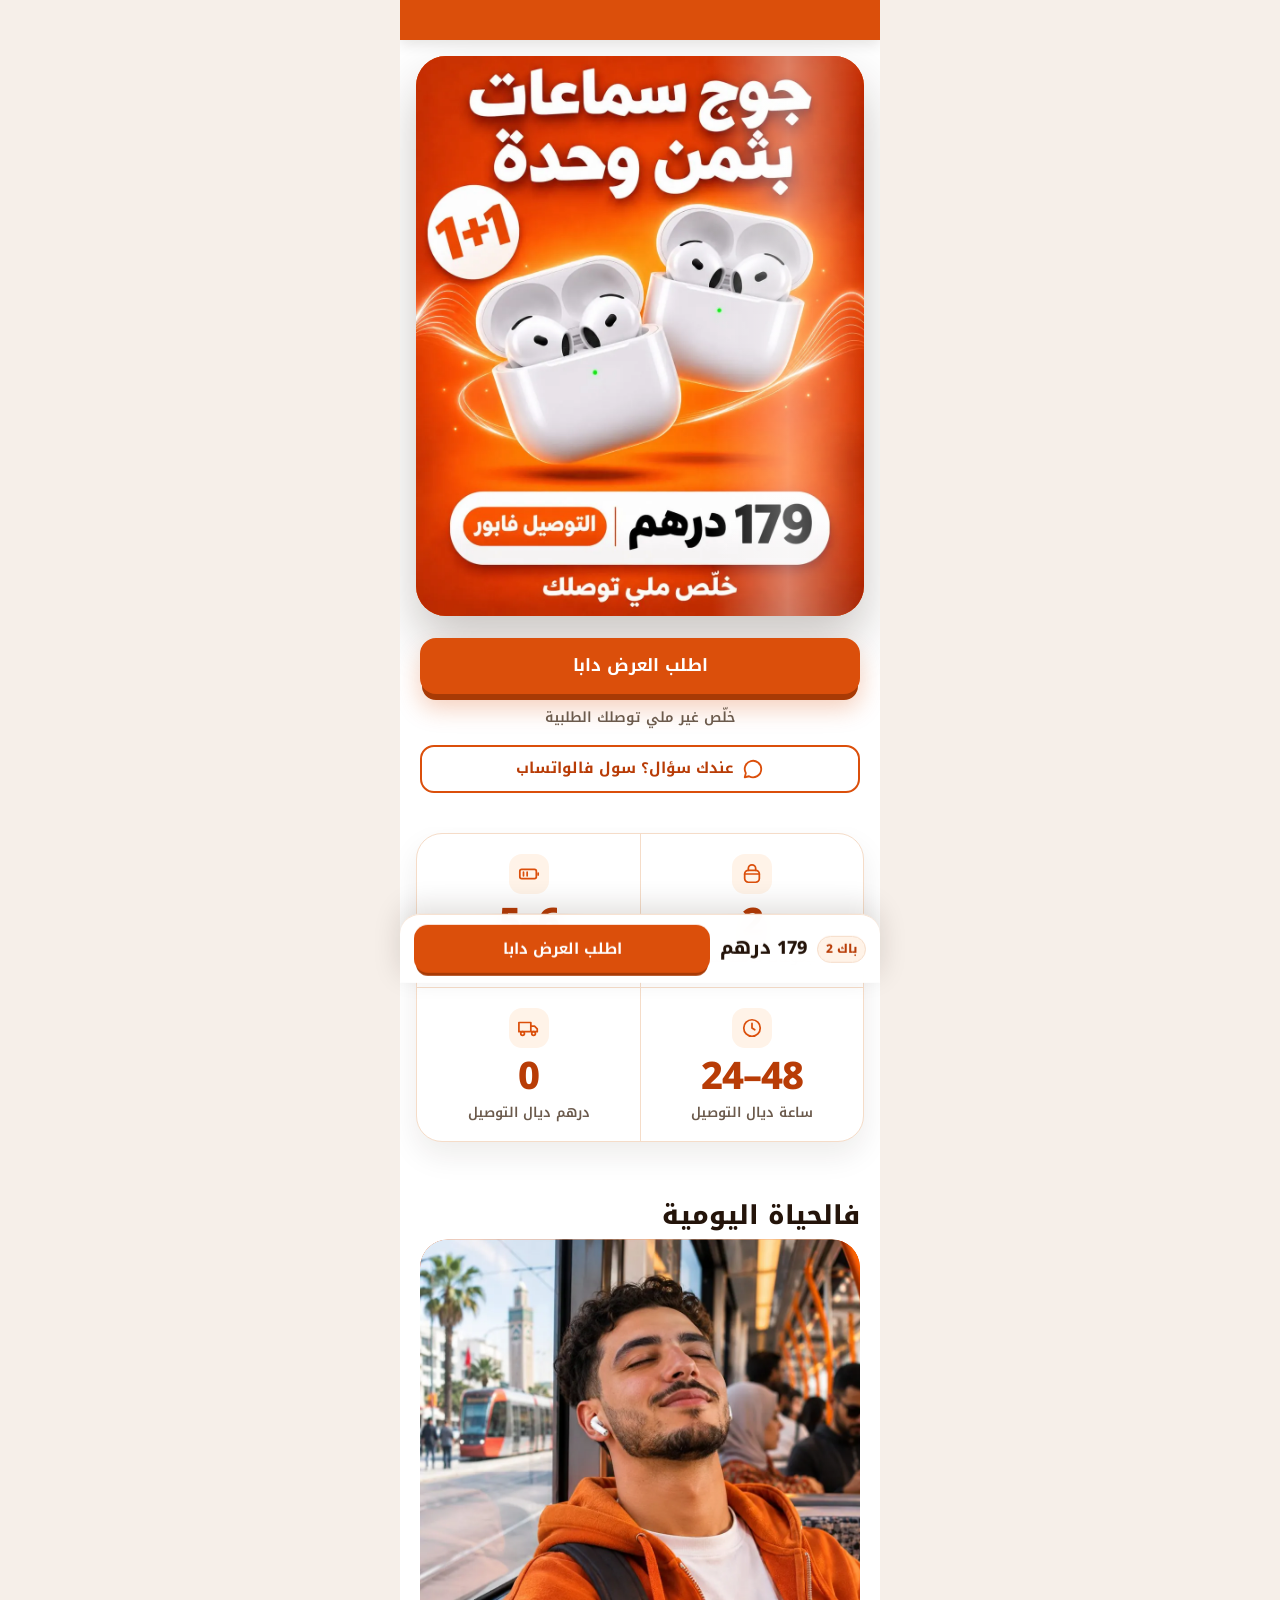
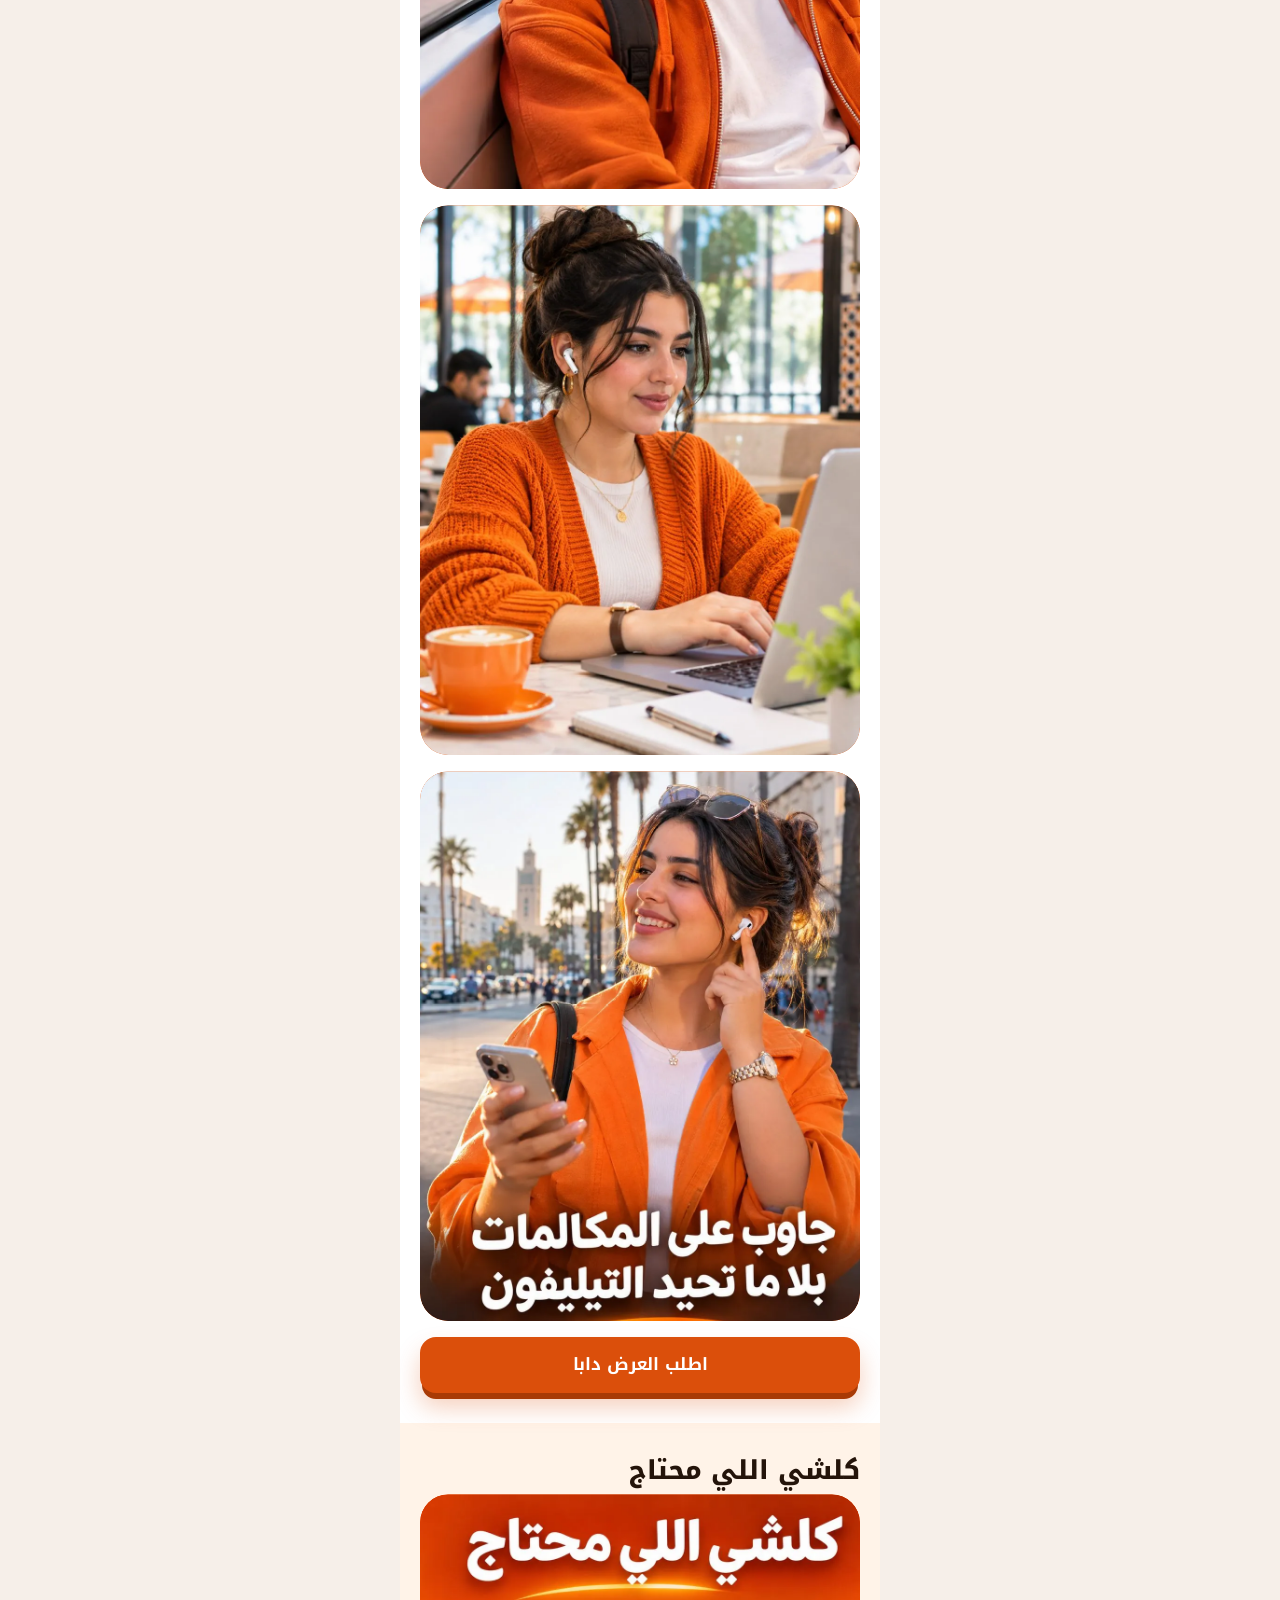
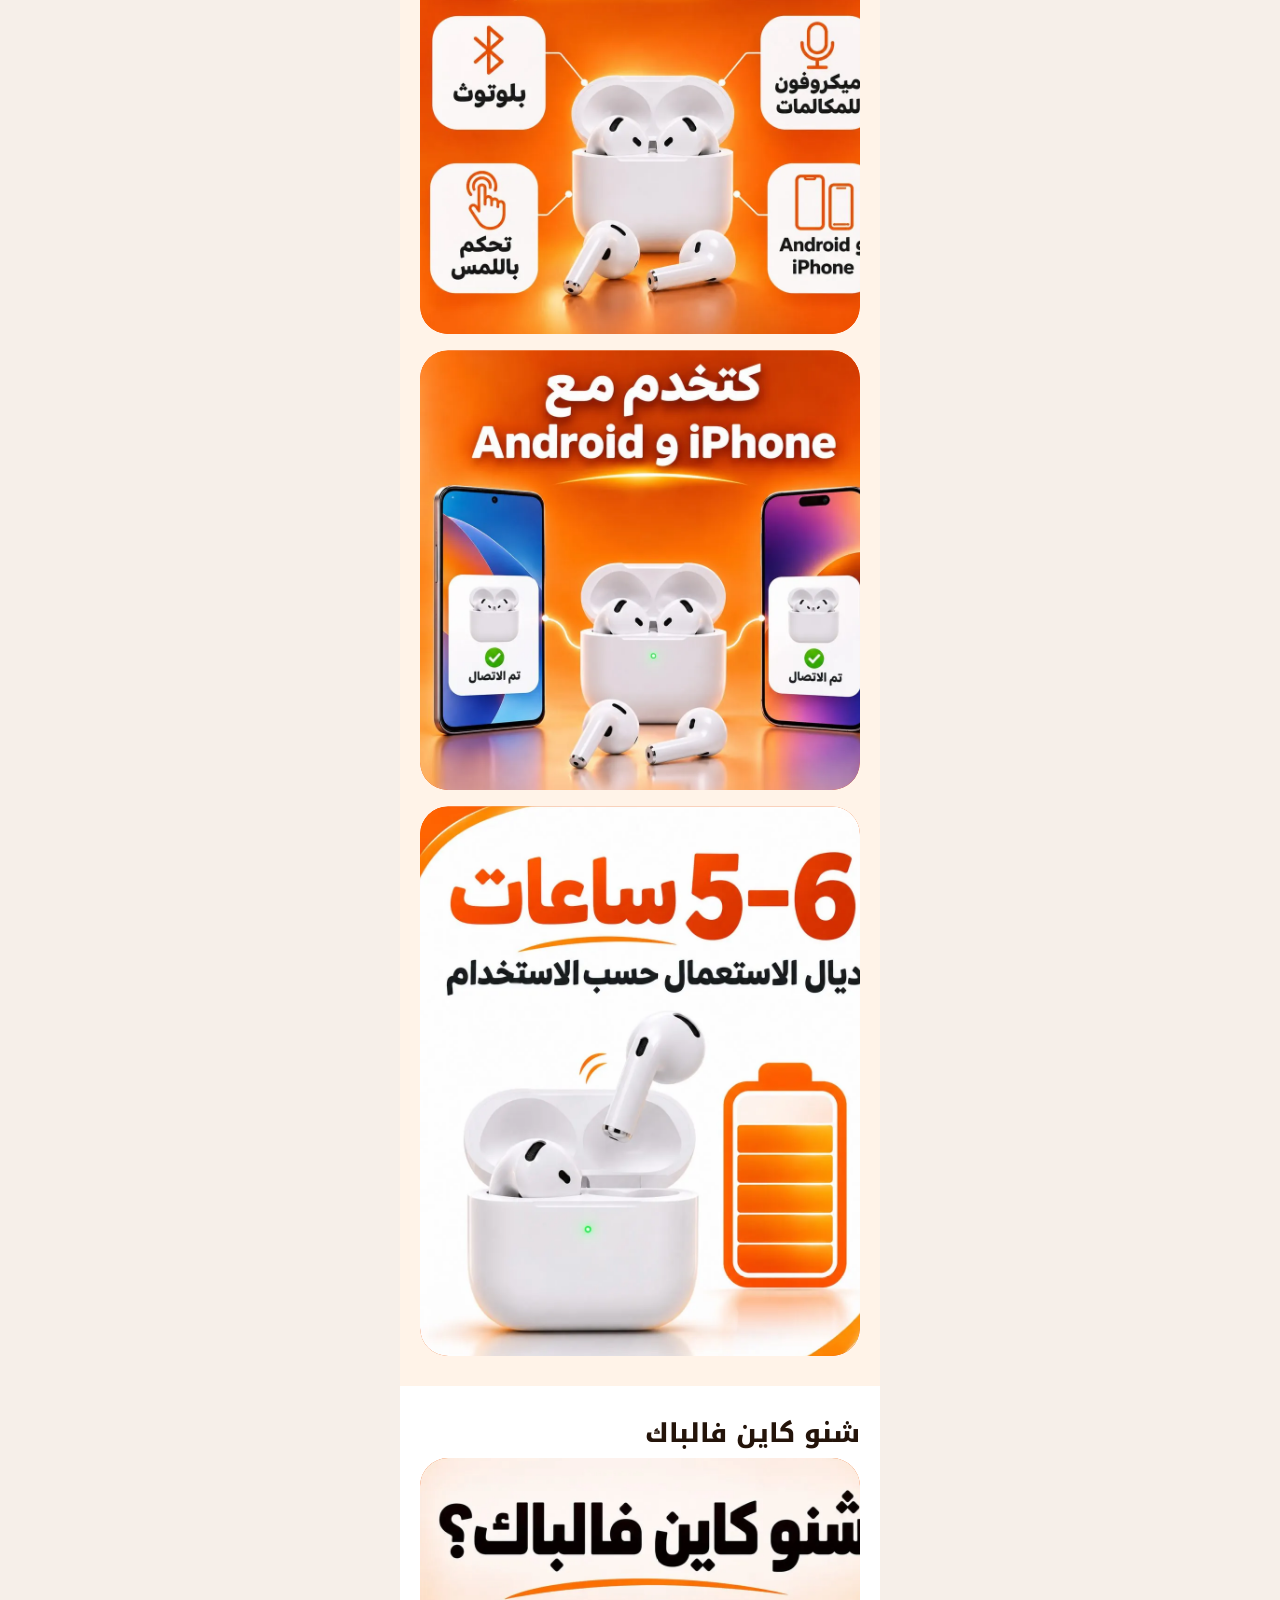
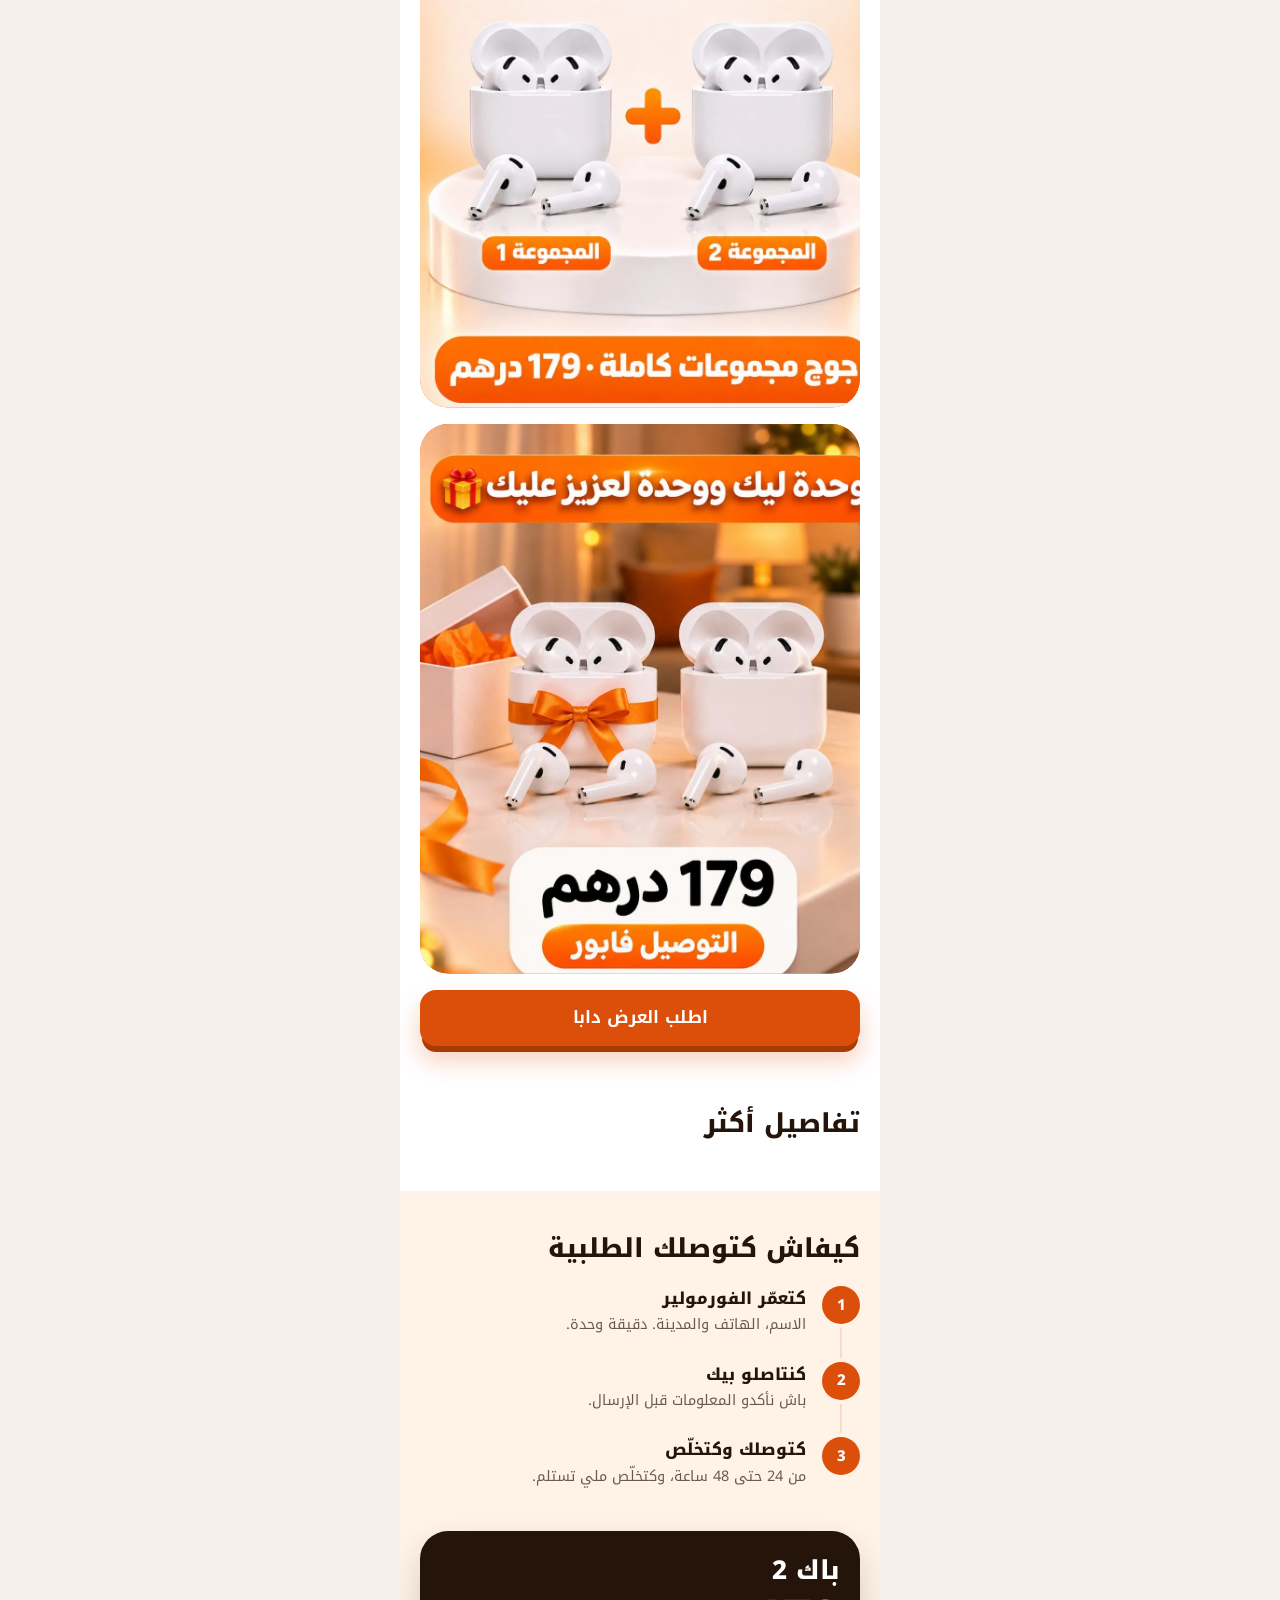
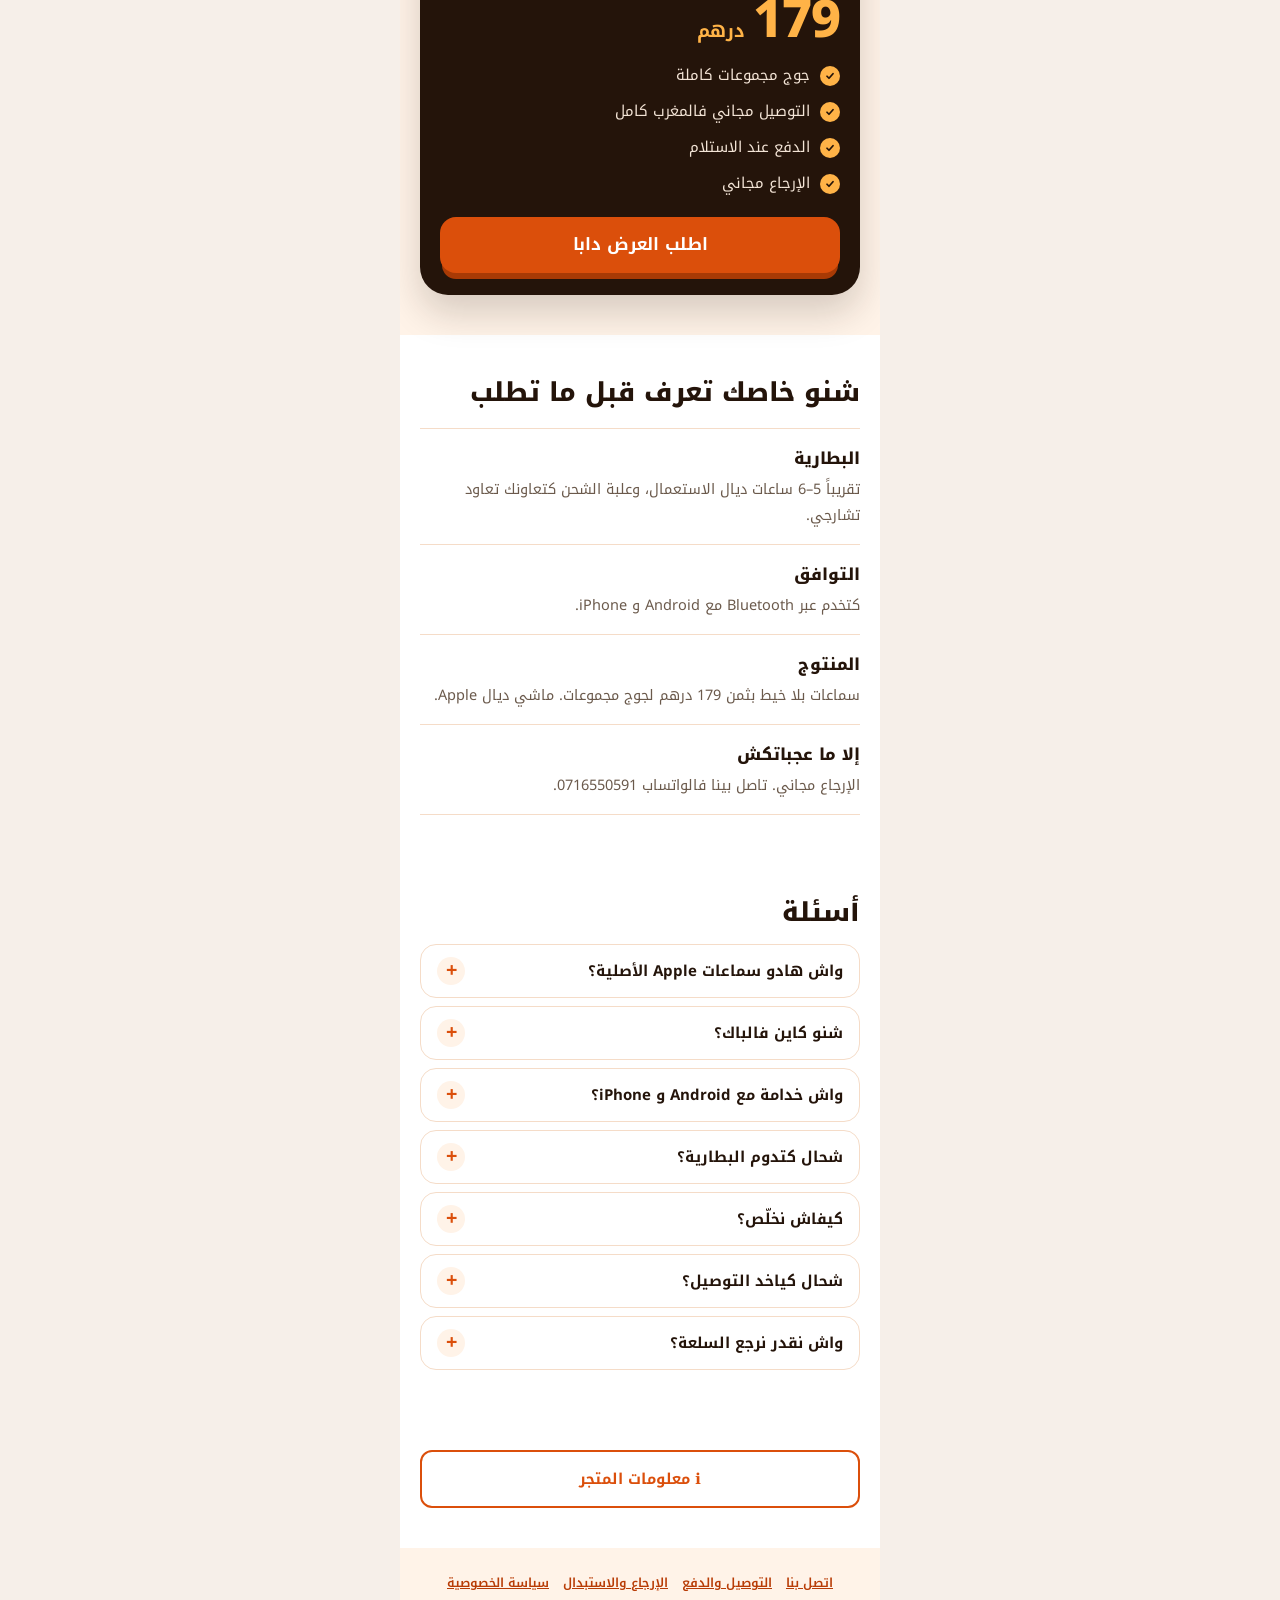
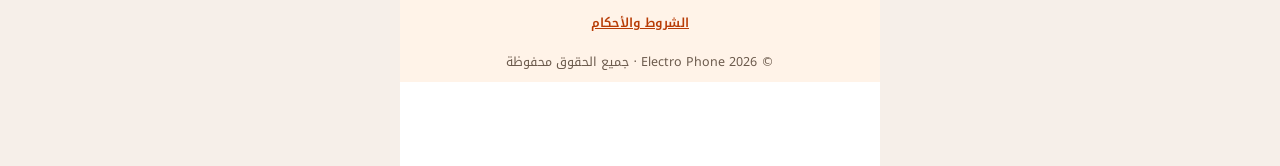
==== commit 65493cd8: "Upsell popup: premium dark theme Co-Authored-By: Claude Sonnet 5.5 <noreply@anthropic.com> Claude-Se" ====
--- a/index.html
+++ b/index.html
@@ -178,7 +178,7 @@
 .osheet.on .o-prod{animation:fieldIn .5s cubic-bezier(.2,.8,.2,1) .04s both}
 .osheet.on .o-badges{animation:fieldIn .5s cubic-bezier(.2,.8,.2,1) .08s both}
 </style>
-<link rel="stylesheet" href="assets/design.css?v=22">
+<link rel="stylesheet" href="assets/design.css?v=23">
 </head>
 <body id="top">
 <a href="#order" class="skip">سير للطلب</a>
--- a/assets/design.css
+++ b/assets/design.css
@@ -485,3 +485,43 @@
 .ep-offer.s2 .ep-up-list,.ep-offer.s2 .ep-up-btn,.ep-offer.s2 .ep-up-trust,.ep-offer.s2 .ep-back,.ep-offer.s2 .ep-up-skip{display:none !important}
 .ep-offer.s3 .ep-plat,.ep-offer.s3 .ep-q,.ep-offer.s3 .ep-up-s{display:none !important}
 .ep-back{display:block;margin:6px auto 0;background:none;border:0;color:#6b5a4d;font:inherit;font-size:13px;padding:8px;cursor:pointer}
+
+/* ===== PRO dark theme for the offer popup ===== */
+.ep-pop-box.ep-up{background:radial-gradient(120% 60% at 50% -10%,rgba(255,122,41,.28),transparent 60%),linear-gradient(180deg,#171033 0%,#0B1030 55%,#080B22 100%);color:#fff;border:1px solid rgba(255,255,255,.08);border-bottom:0;box-shadow:0 -20px 60px rgba(0,0,0,.55)}
+.ep-pop-box.ep-up::before{background:rgba(255,255,255,.22)}
+.ep-pop-box.ep-up h4{color:#fff;font-size:21px;letter-spacing:-.2px}
+.ep-pop-box.ep-up .ep-up-s,.ep-pop-box.ep-up .ep-q{color:#C9D2F5}
+.ep-pop-box.ep-up .ep-q{color:#fff;font-size:16px;text-align:center;margin:10px 0 12px}
+.ep-pop-box.ep-up .ep-pop-x{background:rgba(255,255,255,.1);color:#fff;-webkit-backdrop-filter:blur(8px);backdrop-filter:blur(8px)}
+/* stepper */
+.ep-pop-box.ep-up .ep-st li{color:#8e98c7}
+.ep-pop-box.ep-up .ep-st li::before{background:rgba(255,255,255,.14)}
+.ep-pop-box.ep-up .ep-st li i{background:#141a3d;border-color:rgba(255,255,255,.2);color:#8e98c7}
+.ep-pop-box.ep-up .ep-st li.on{color:#fff}
+.ep-pop-box.ep-up .ep-st li.on i{background:linear-gradient(135deg,#FF8A3D,#E4570C);border-color:#FFB070;color:#fff;box-shadow:0 0 0 4px rgba(255,138,61,.25),0 6px 16px rgba(228,87,12,.5)}
+.ep-pop-box.ep-up .ep-st li.dn i{background:#16A34A;border-color:#4ADE80}
+.ep-pop-box.ep-up .ep-st li.dn::before,.ep-pop-box.ep-up .ep-st li.on::before{background:linear-gradient(90deg,#16A34A,#4ADE80)}
+/* gift scene blends into sheet */
+.ep-pop-box.ep-up .gb-btn{background:none;margin:0 0 6px;overflow:visible}
+.ep-pop-box.ep-up .gb-scene{height:290px}
+.ep-pop-box.ep-up .gb-btn::after{content:"";position:absolute}
+/* platform picker */
+.ep-pop-box.ep-up .ep-plat{gap:12px}
+.ep-pop-box.ep-up .ep-plat-b{background:rgba(255,255,255,.06);border:1.5px solid rgba(255,255,255,.14);color:#fff;padding:20px 8px;border-radius:20px;-webkit-backdrop-filter:blur(8px);backdrop-filter:blur(8px);gap:10px}
+.ep-pop-box.ep-up .ep-plat-i{width:52px;height:52px;border-radius:16px;display:grid;place-items:center;background:linear-gradient(135deg,rgba(255,138,61,.28),rgba(255,138,61,.08))}
+.ep-pop-box.ep-up .ep-plat-i svg{width:28px;height:28px;stroke:#FFB070}
+.ep-pop-box.ep-up .ep-plat-b b{font-size:17px}
+.ep-pop-box.ep-up .ep-plat-b:hover,.ep-pop-box.ep-up .ep-plat-b:focus-visible{border-color:#FF8A3D;background:rgba(255,138,61,.14);outline:none}
+/* pack card */
+.ep-pop-box.ep-up .ep-up-card.is-banner{border-color:rgba(255,200,120,.35);background:#0B1030;box-shadow:0 18px 40px rgba(0,0,0,.5),0 0 0 1px rgba(255,255,255,.04)}
+.ep-pop-box.ep-up .ep-up-card.is-banner.on{border-color:#4ADE80;box-shadow:0 0 0 3px rgba(74,222,128,.25),0 18px 40px rgba(0,0,0,.5)}
+.ep-pop-box.ep-up .ep-up-add{position:relative;overflow:hidden;background:linear-gradient(180deg,#FF8A3D,#E4570C);box-shadow:0 8px 20px rgba(228,87,12,.45)}
+.ep-pop-box.ep-up .ep-up-add::after,.ep-pop-box.ep-up .ep-up-btn::after{content:"";position:absolute;top:0;bottom:0;width:60px;left:-80px;background:linear-gradient(100deg,transparent,rgba(255,255,255,.45),transparent);transform:skewX(-20deg);animation:epShine 3s ease-in-out 1s infinite}
+@keyframes epShine{0%,60%{left:-80px}100%{left:130%}}
+.ep-pop-box.ep-up .ep-up-btn{position:sticky;overflow:hidden;background:linear-gradient(180deg,#FF8A3D,#E4570C);box-shadow:0 10px 24px rgba(228,87,12,.5),0 -16px 18px 6px #080B22;border:0}
+.ep-pop-box.ep-up .ep-up-trust{color:#C9D2F5;font-size:12.5px;margin-top:12px}
+.ep-pop-box.ep-up .ep-up-skip,.ep-pop-box.ep-up .ep-back{color:#8e98c7}
+.ep-pop-box.ep-up .ep-up-msg{color:#FFB070}
+.ep-pop-box.ep-up .ep-up-ok{color:#4ADE80 !important;font-size:19px}
+.ep-pop-box.ep-up .ep-up-tick{box-shadow:0 0 0 8px rgba(74,222,128,.18),0 10px 30px rgba(22,163,74,.5)}
+@media (prefers-reduced-motion:reduce){.ep-up-add::after,.ep-up-btn::after{animation:none !important}}
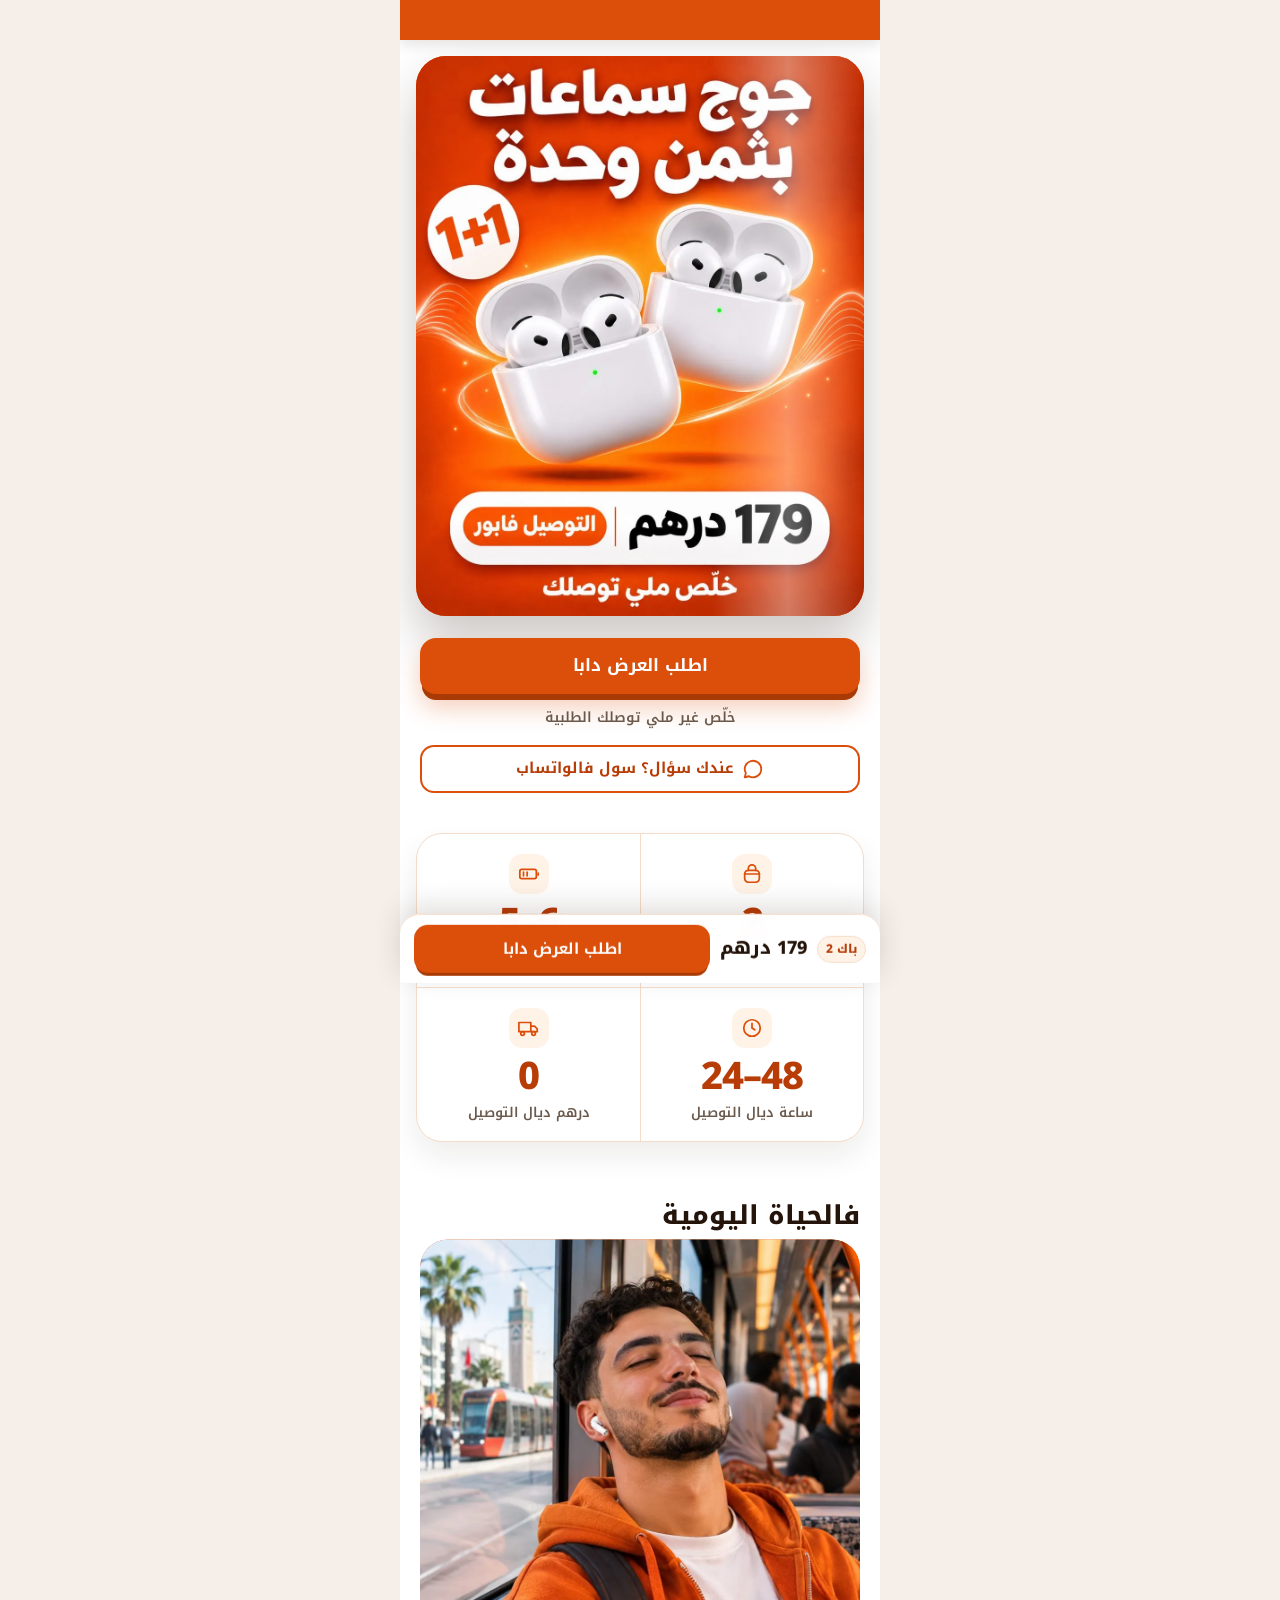
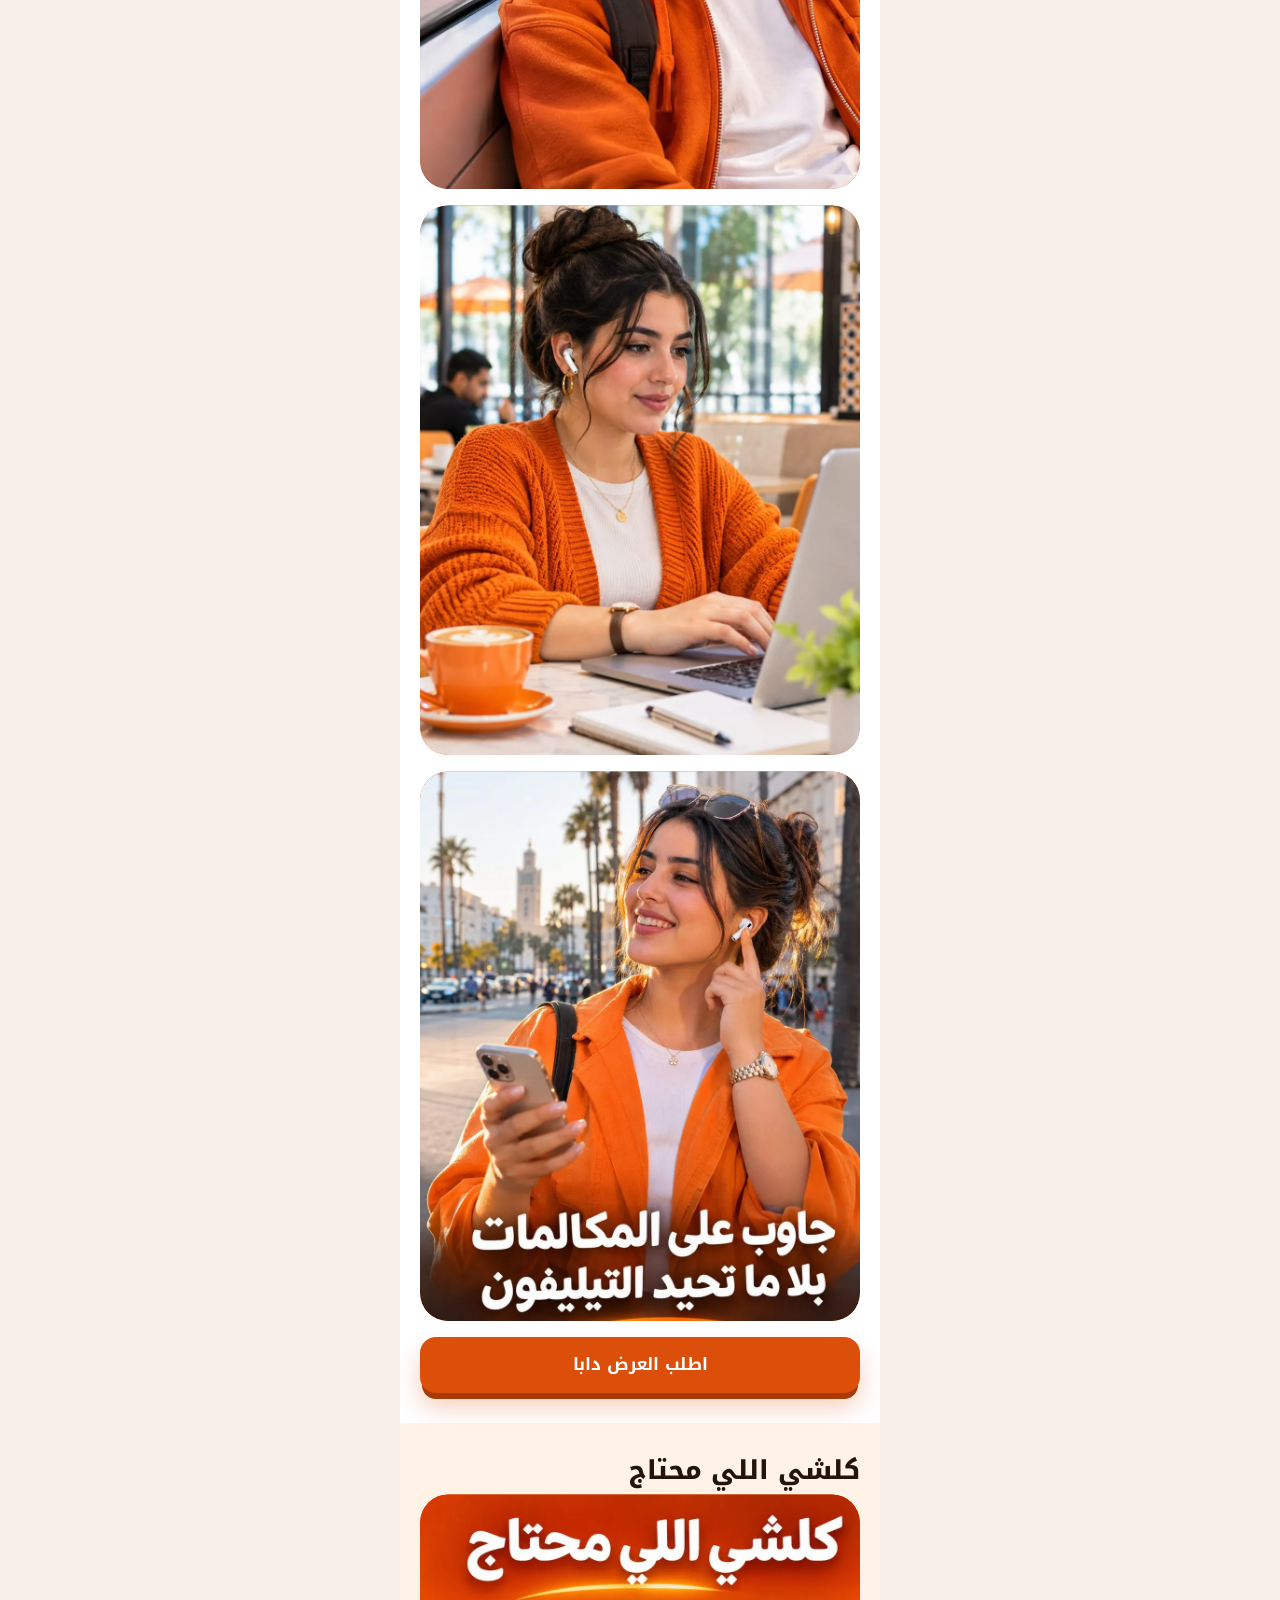
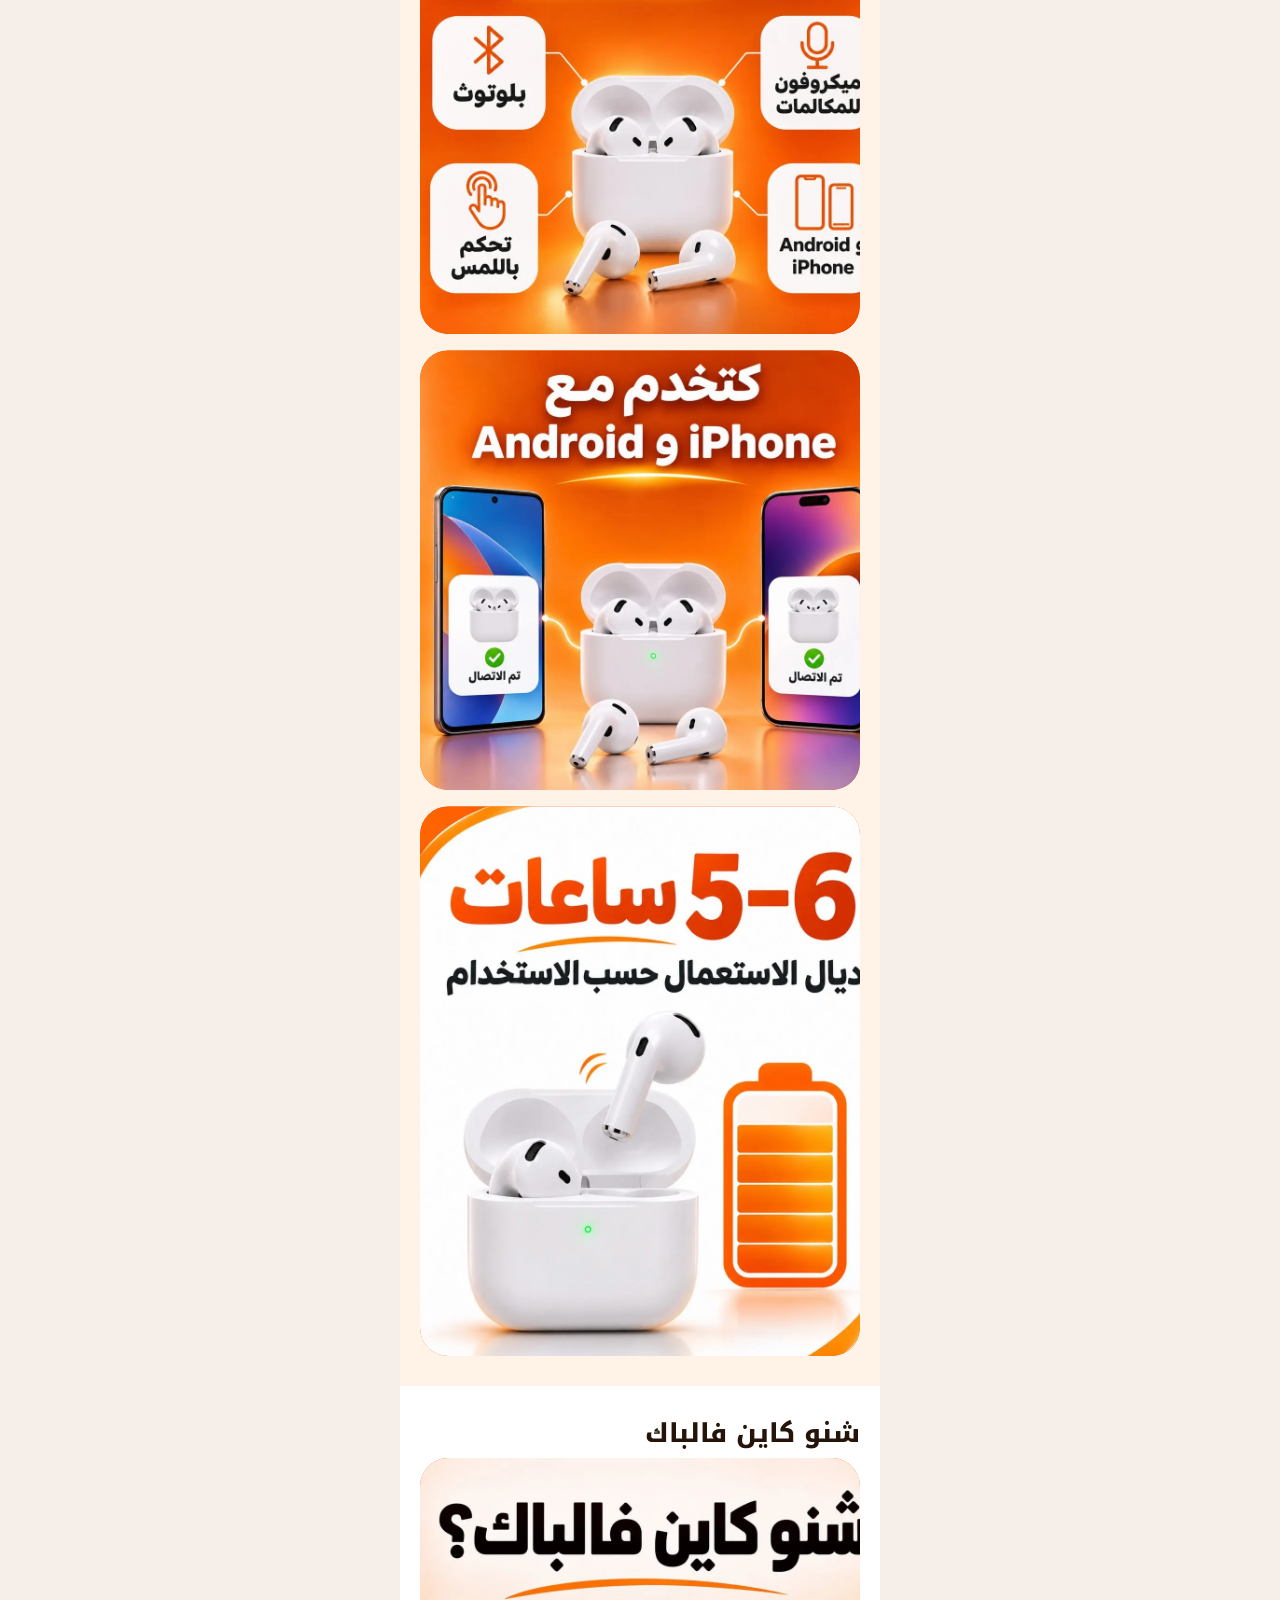
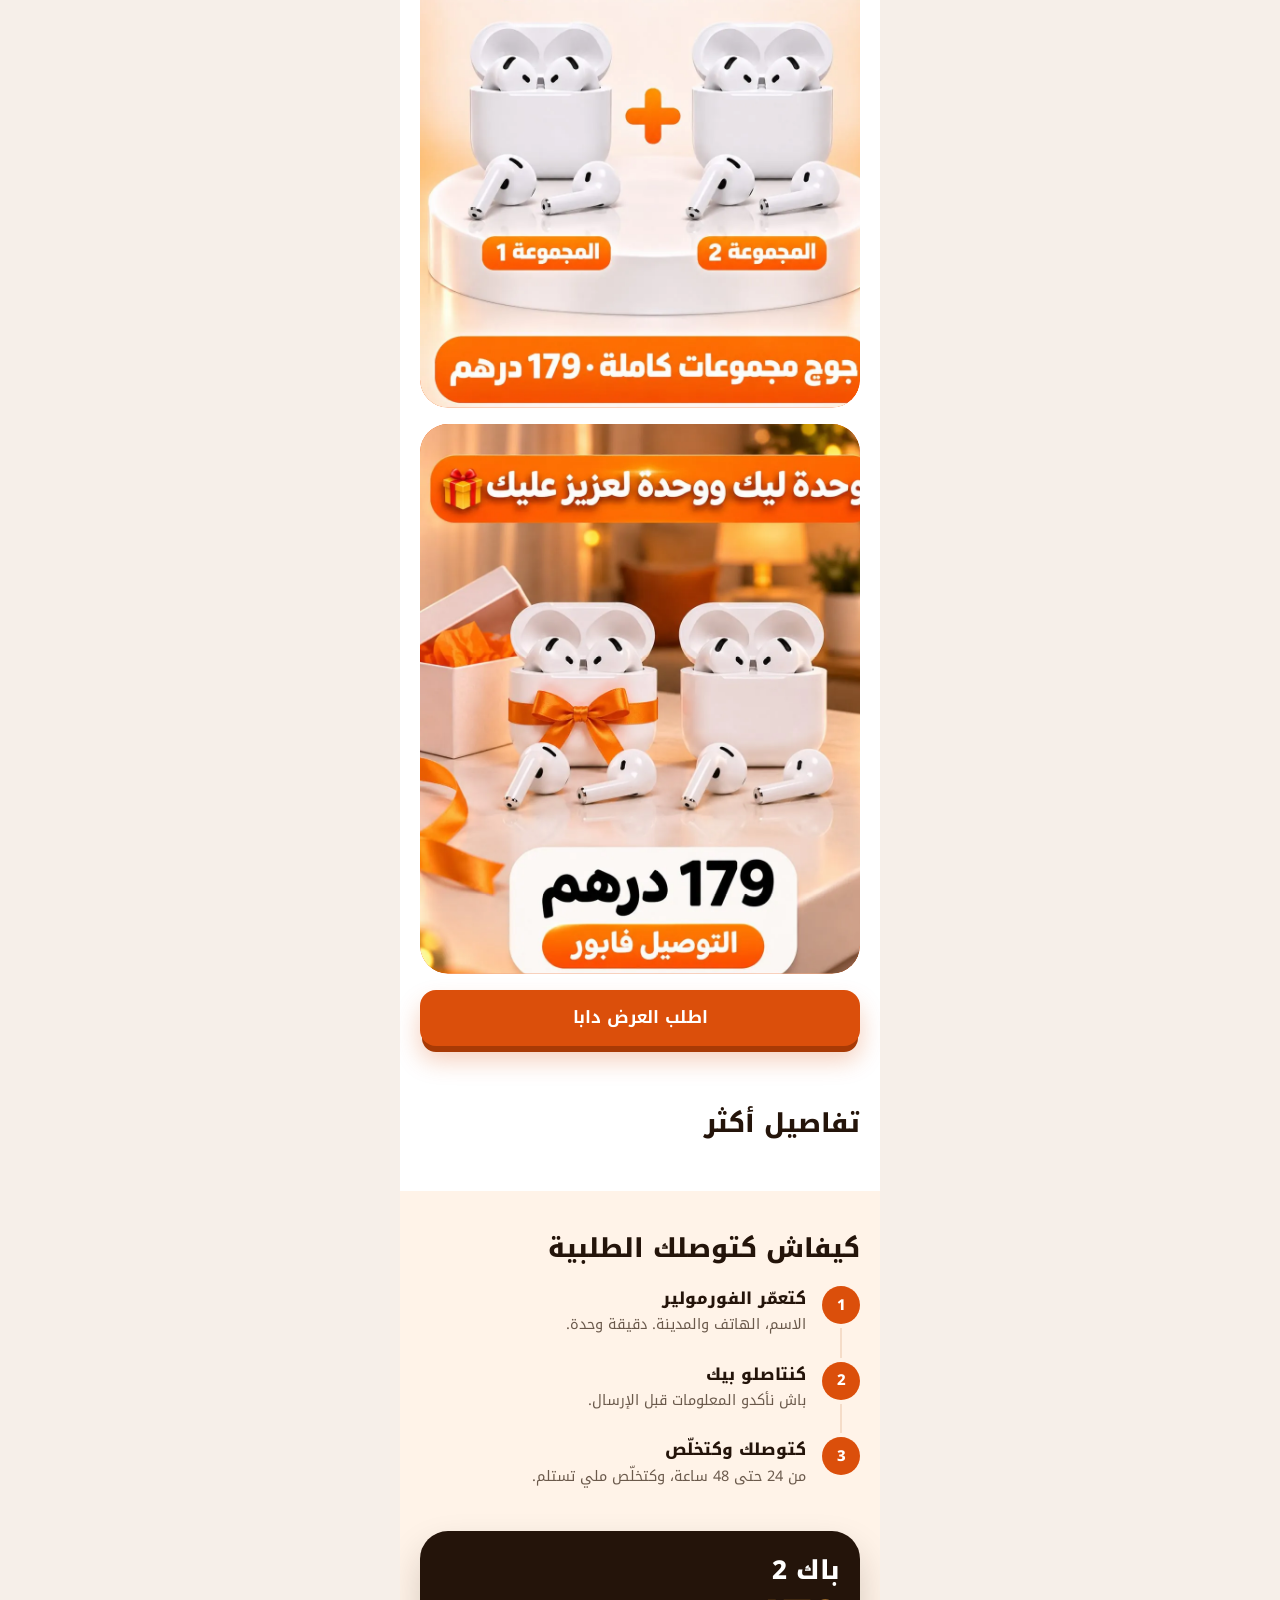
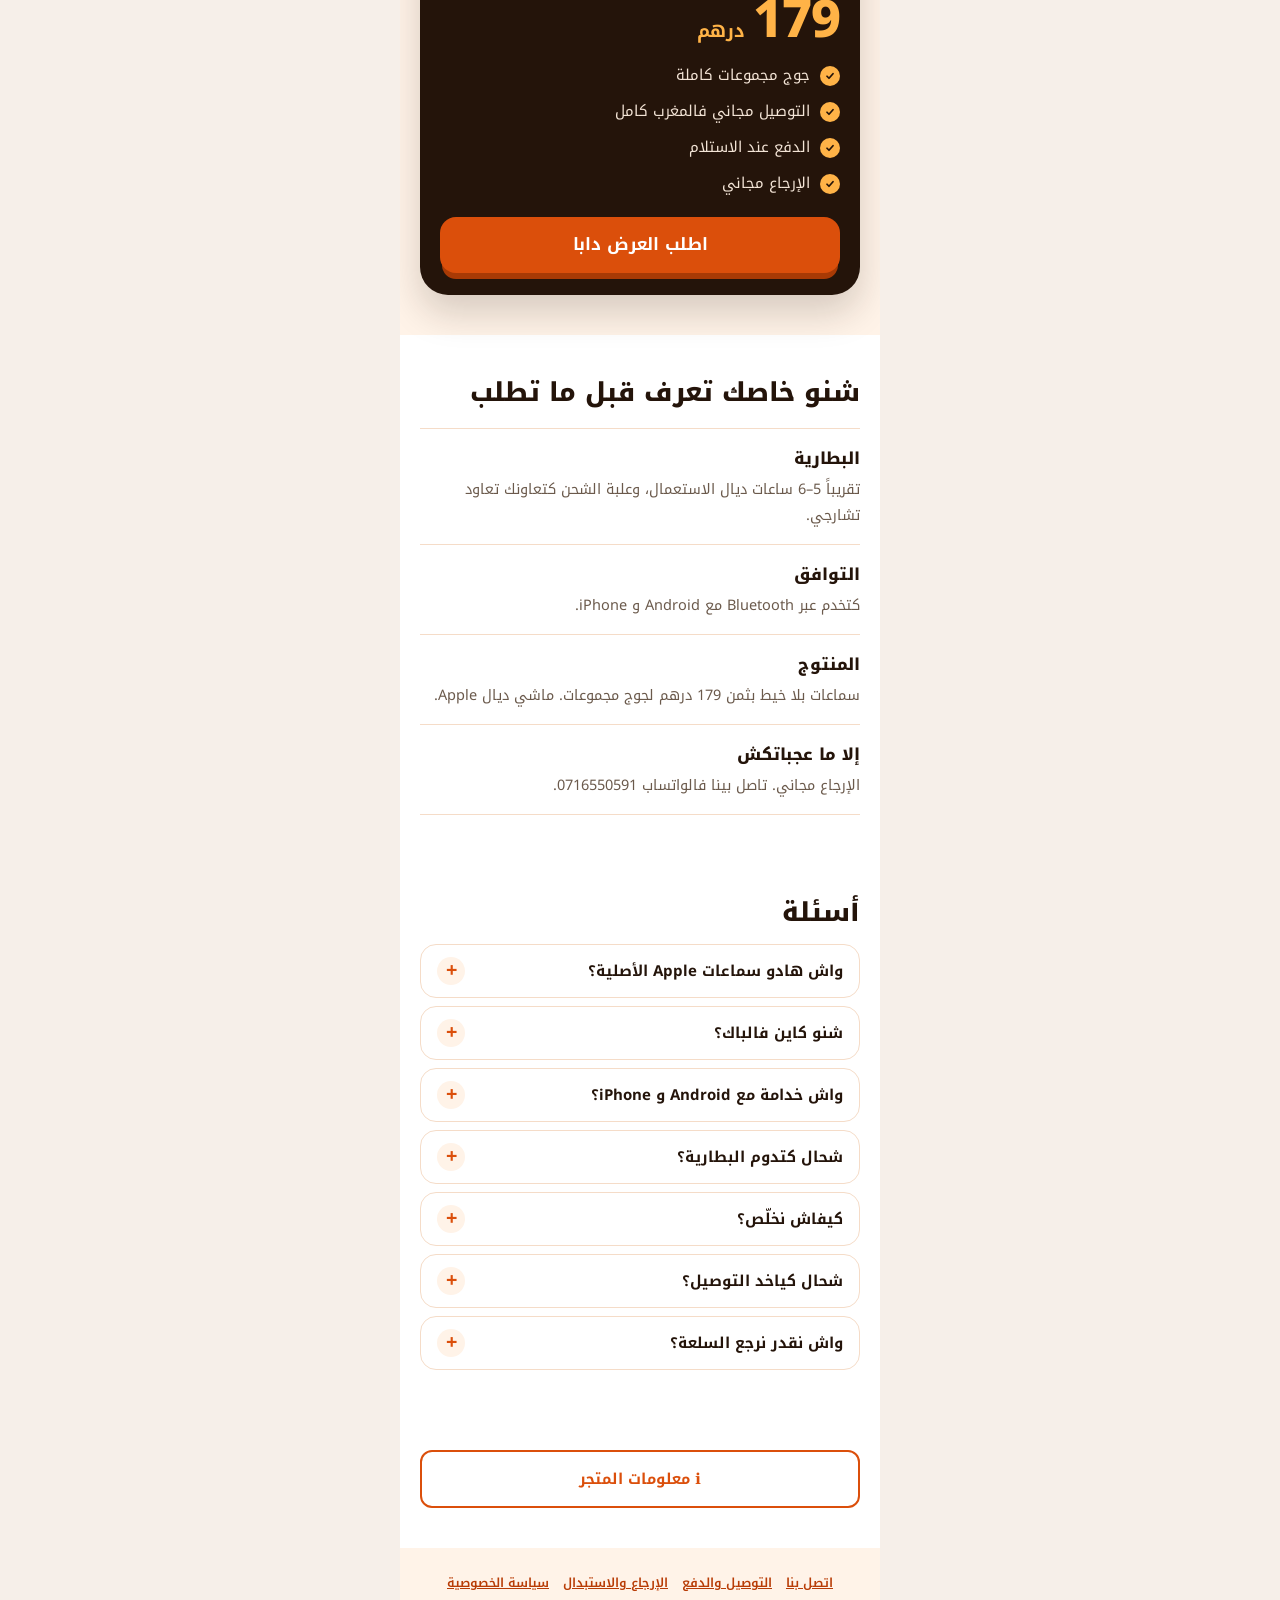
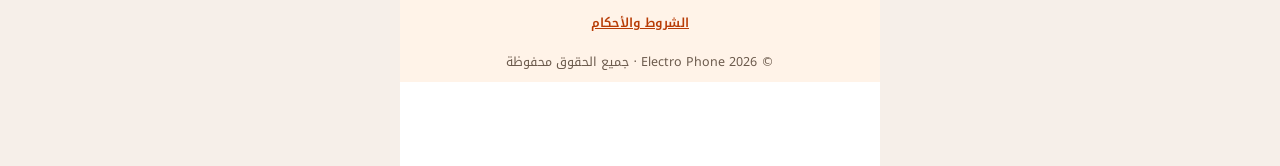
==== commit 5e1adacb: "Upsell: show final total to pay after adding pack Co-Authored-By: Claude Sonnet 5.5 <noreply@anthrop" ====
--- a/index.html
+++ b/index.html
@@ -178,7 +178,7 @@
 .osheet.on .o-prod{animation:fieldIn .5s cubic-bezier(.2,.8,.2,1) .04s both}
 .osheet.on .o-badges{animation:fieldIn .5s cubic-bezier(.2,.8,.2,1) .08s both}
 </style>
-<link rel="stylesheet" href="assets/design.css?v=23">
+<link rel="stylesheet" href="assets/design.css?v=24">
 </head>
 <body id="top">
 <a href="#order" class="skip">سير للطلب</a>
@@ -454,7 +454,7 @@
   <div class="ep-pop-sc" data-close></div>
   <div class="ep-pop-box ep-up" id="ep-up" role="dialog" aria-modal="true" aria-label="عرض خاص" tabindex="-1"></div>
 </div>
-<script src="assets/creatives.js?v=13" defer></script>
+<script src="assets/creatives.js?v=14" defer></script>
 <script src="assets/agent.js" defer></script>
 </body>
 </html>
--- a/assets/design.css
+++ b/assets/design.css
@@ -525,3 +525,8 @@
 .ep-pop-box.ep-up .ep-up-ok{color:#4ADE80 !important;font-size:19px}
 .ep-pop-box.ep-up .ep-up-tick{box-shadow:0 0 0 8px rgba(74,222,128,.18),0 10px 30px rgba(22,163,74,.5)}
 @media (prefers-reduced-motion:reduce){.ep-up-add::after,.ep-up-btn::after{animation:none !important}}
+.ep-sum{margin:12px 0 4px;padding:6px 14px;border-radius:18px;background:rgba(255,255,255,.06);border:1px solid rgba(255,255,255,.12)}
+.ep-sum div{display:flex;justify-content:space-between;align-items:center;padding:9px 0;color:#C9D2F5;font-size:14.5px;border-bottom:1px dashed rgba(255,255,255,.14)}
+.ep-sum dt,.ep-sum dd{margin:0}
+.ep-sum .tot{border:0;color:#fff;font-weight:800;font-size:16px}
+.ep-sum .tot dd{color:#FFC93C;font-size:22px}
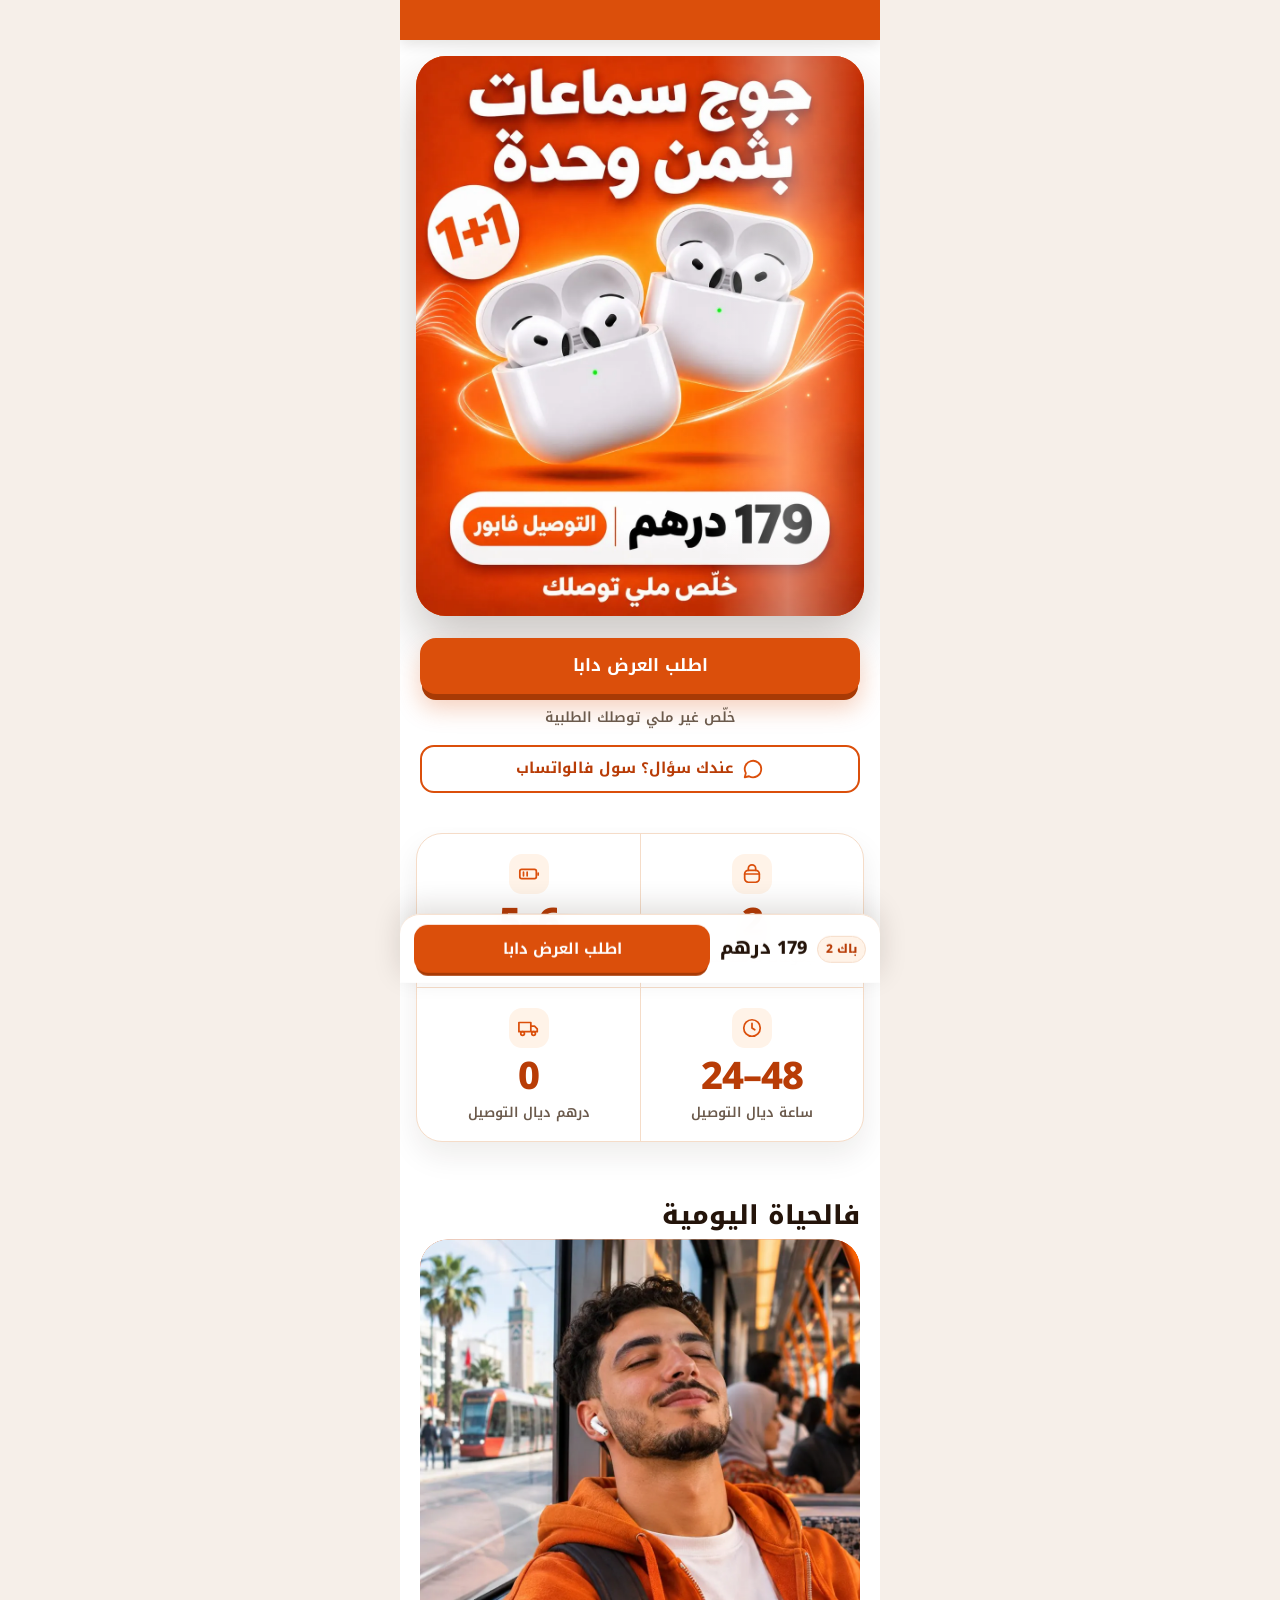
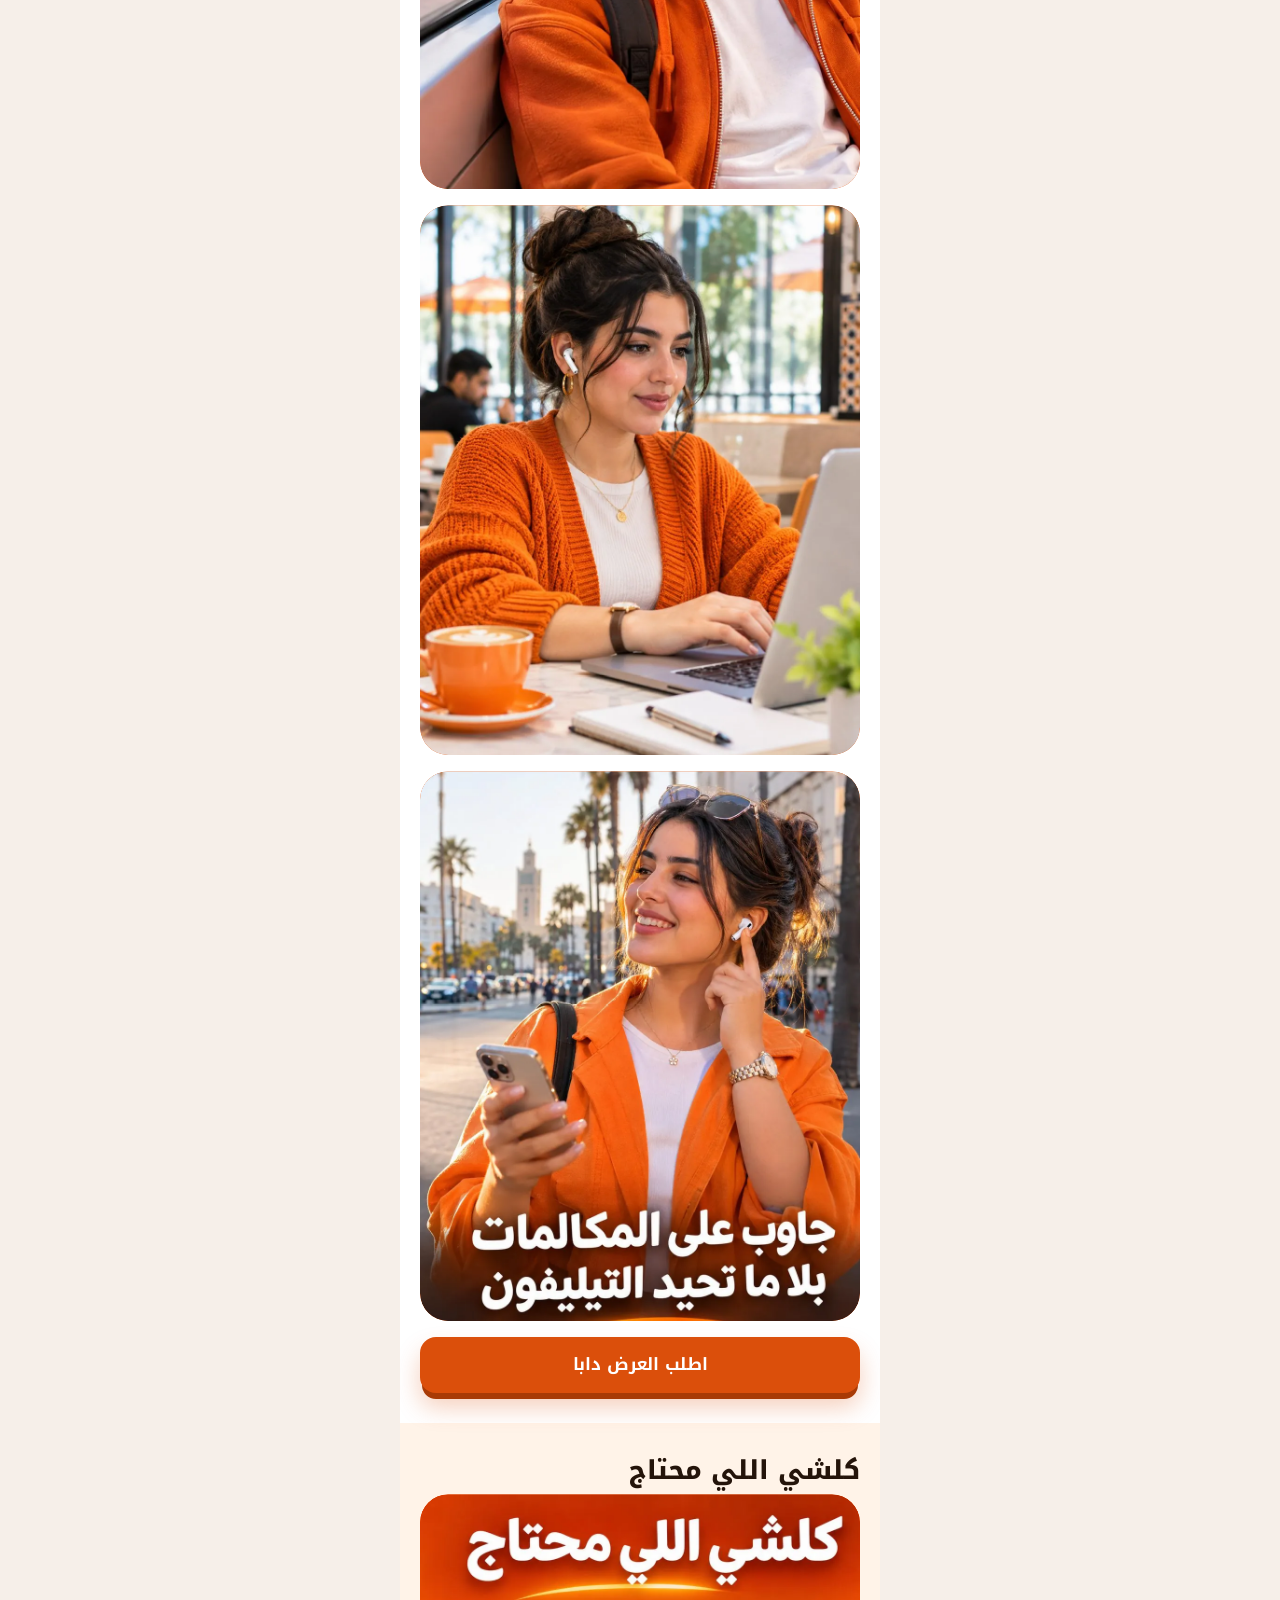
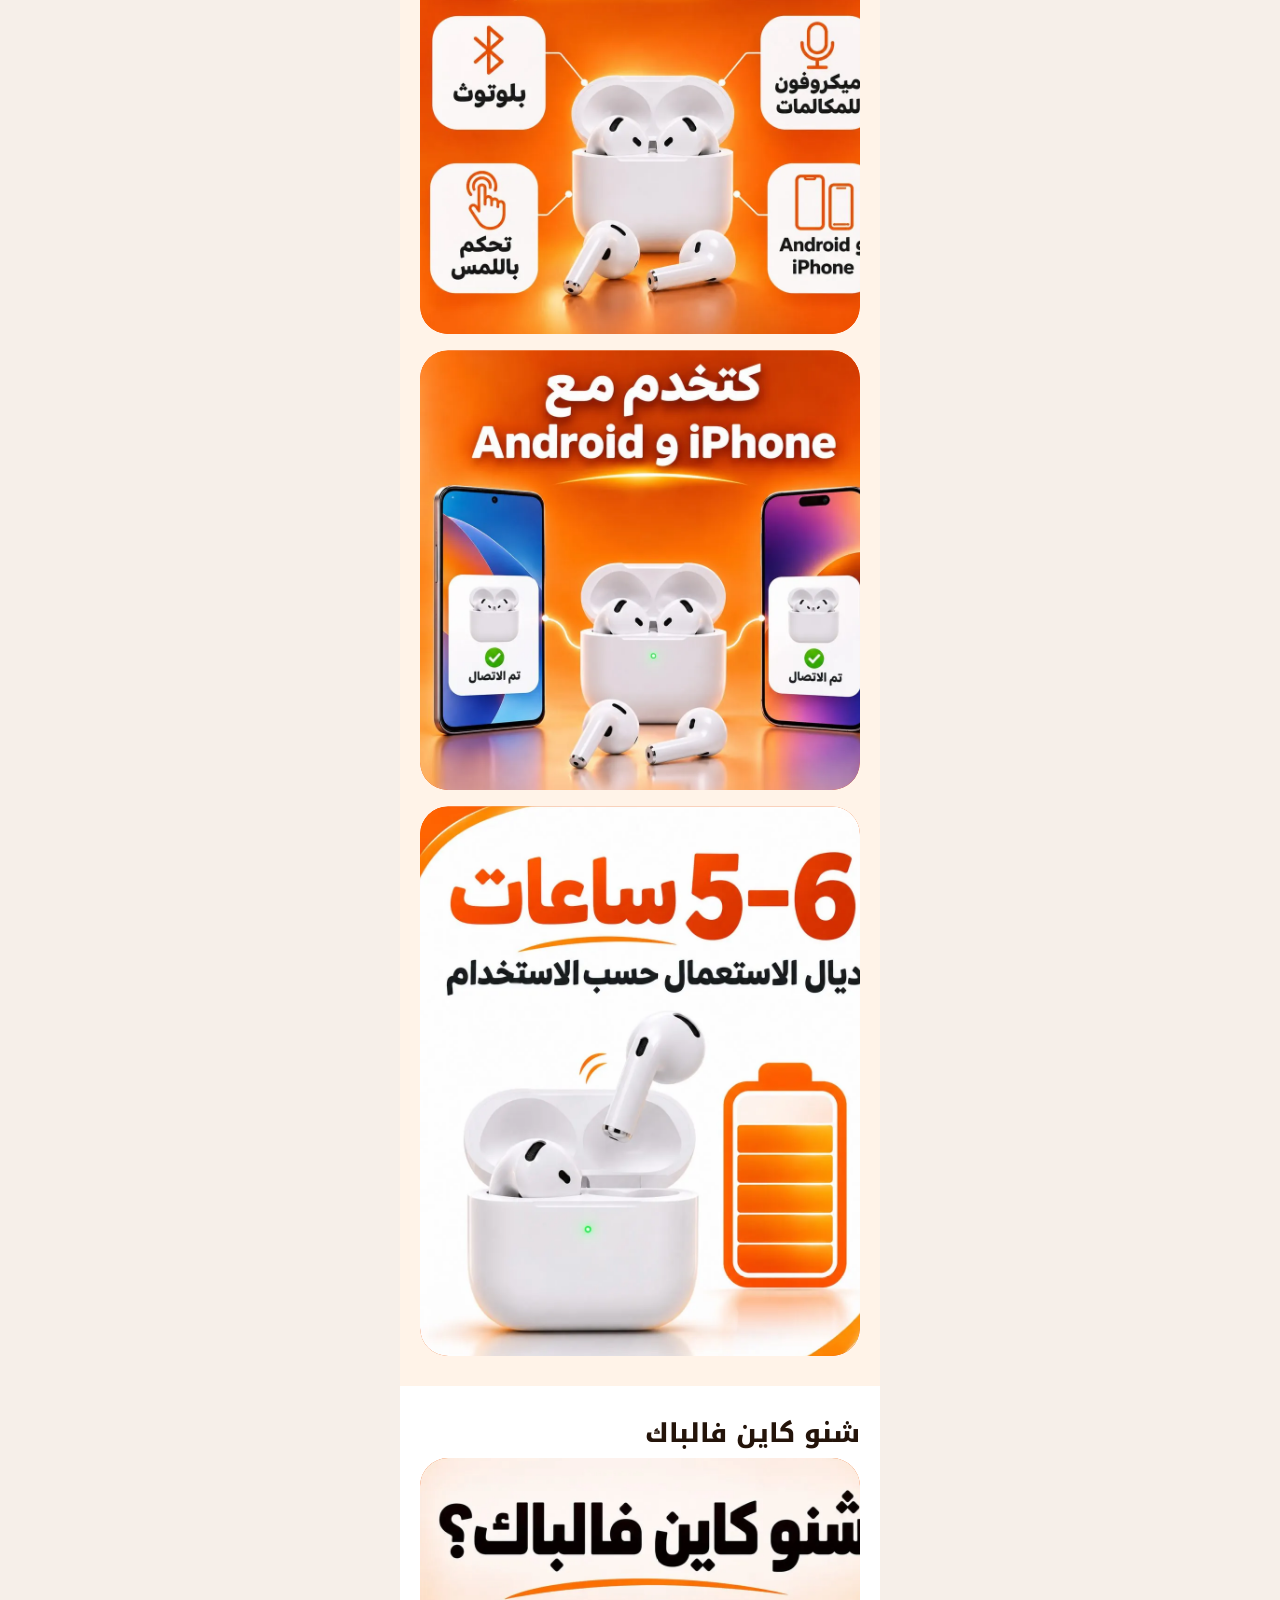
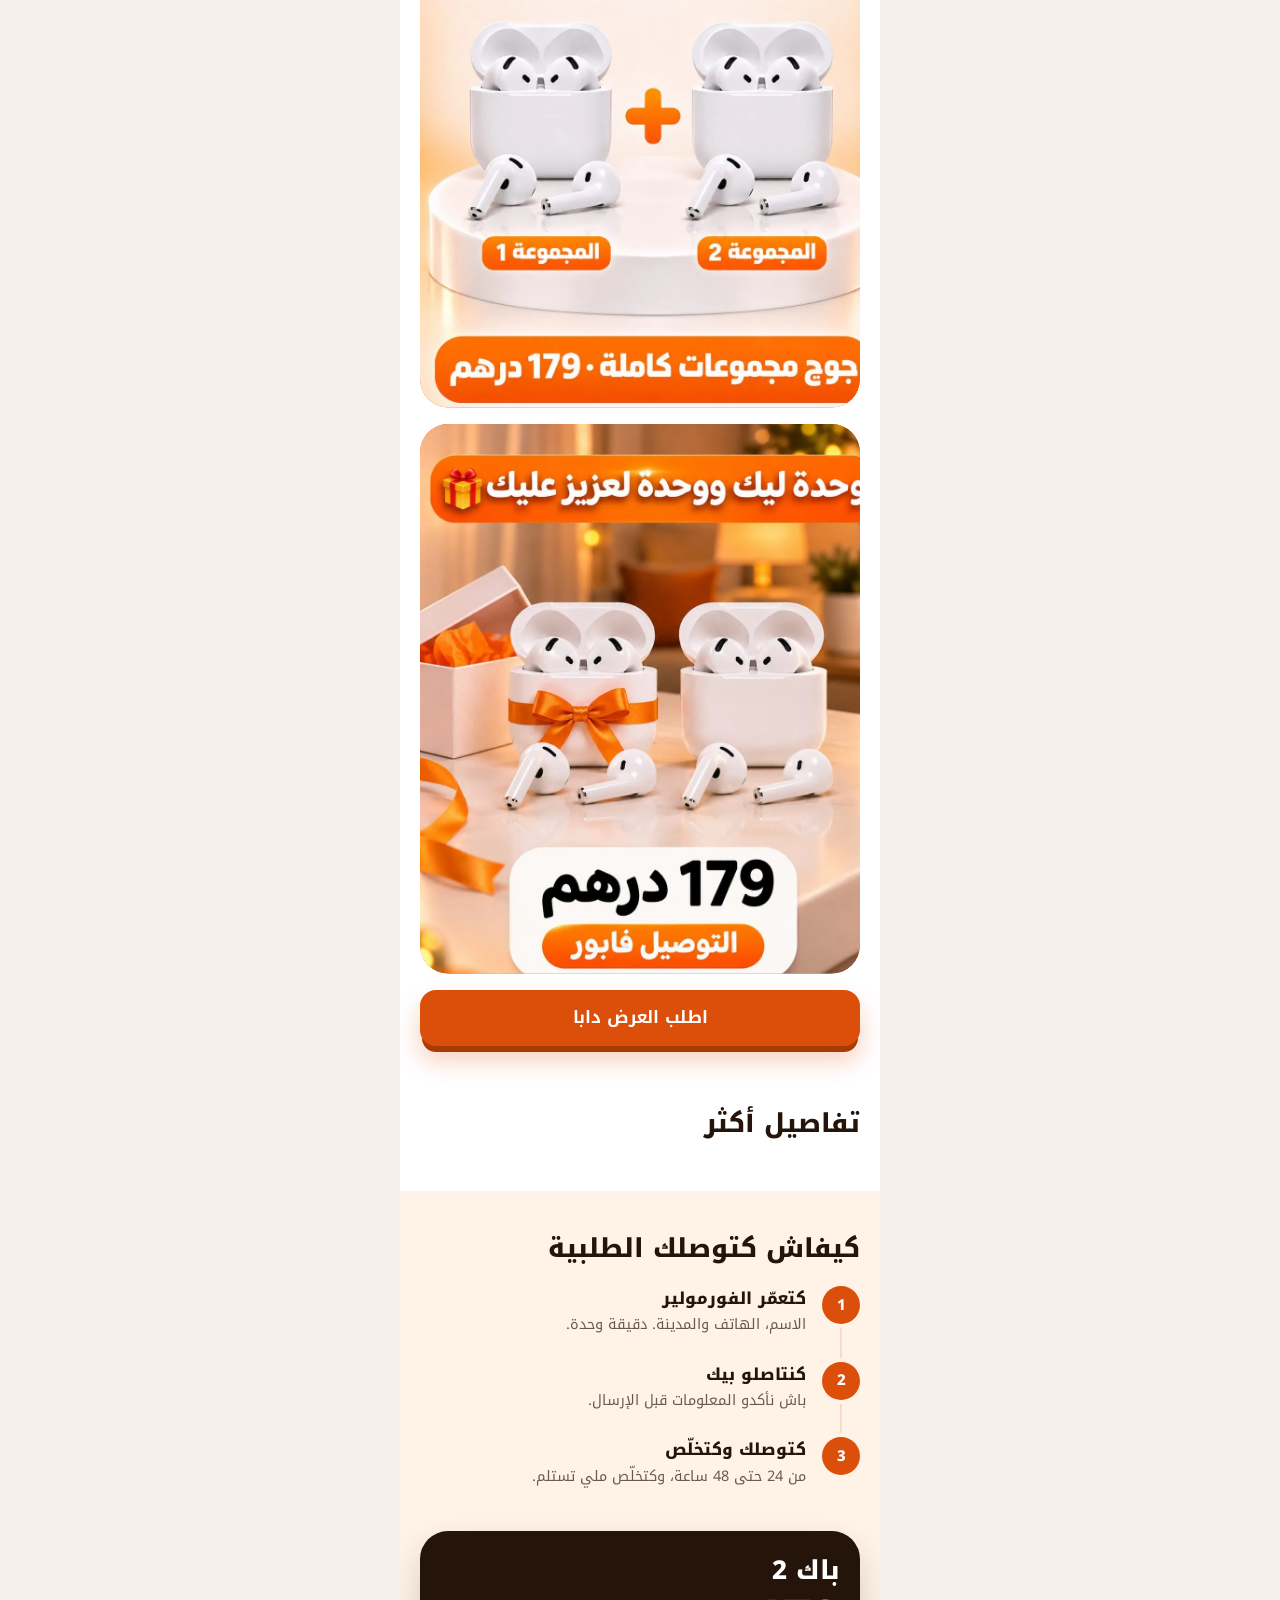
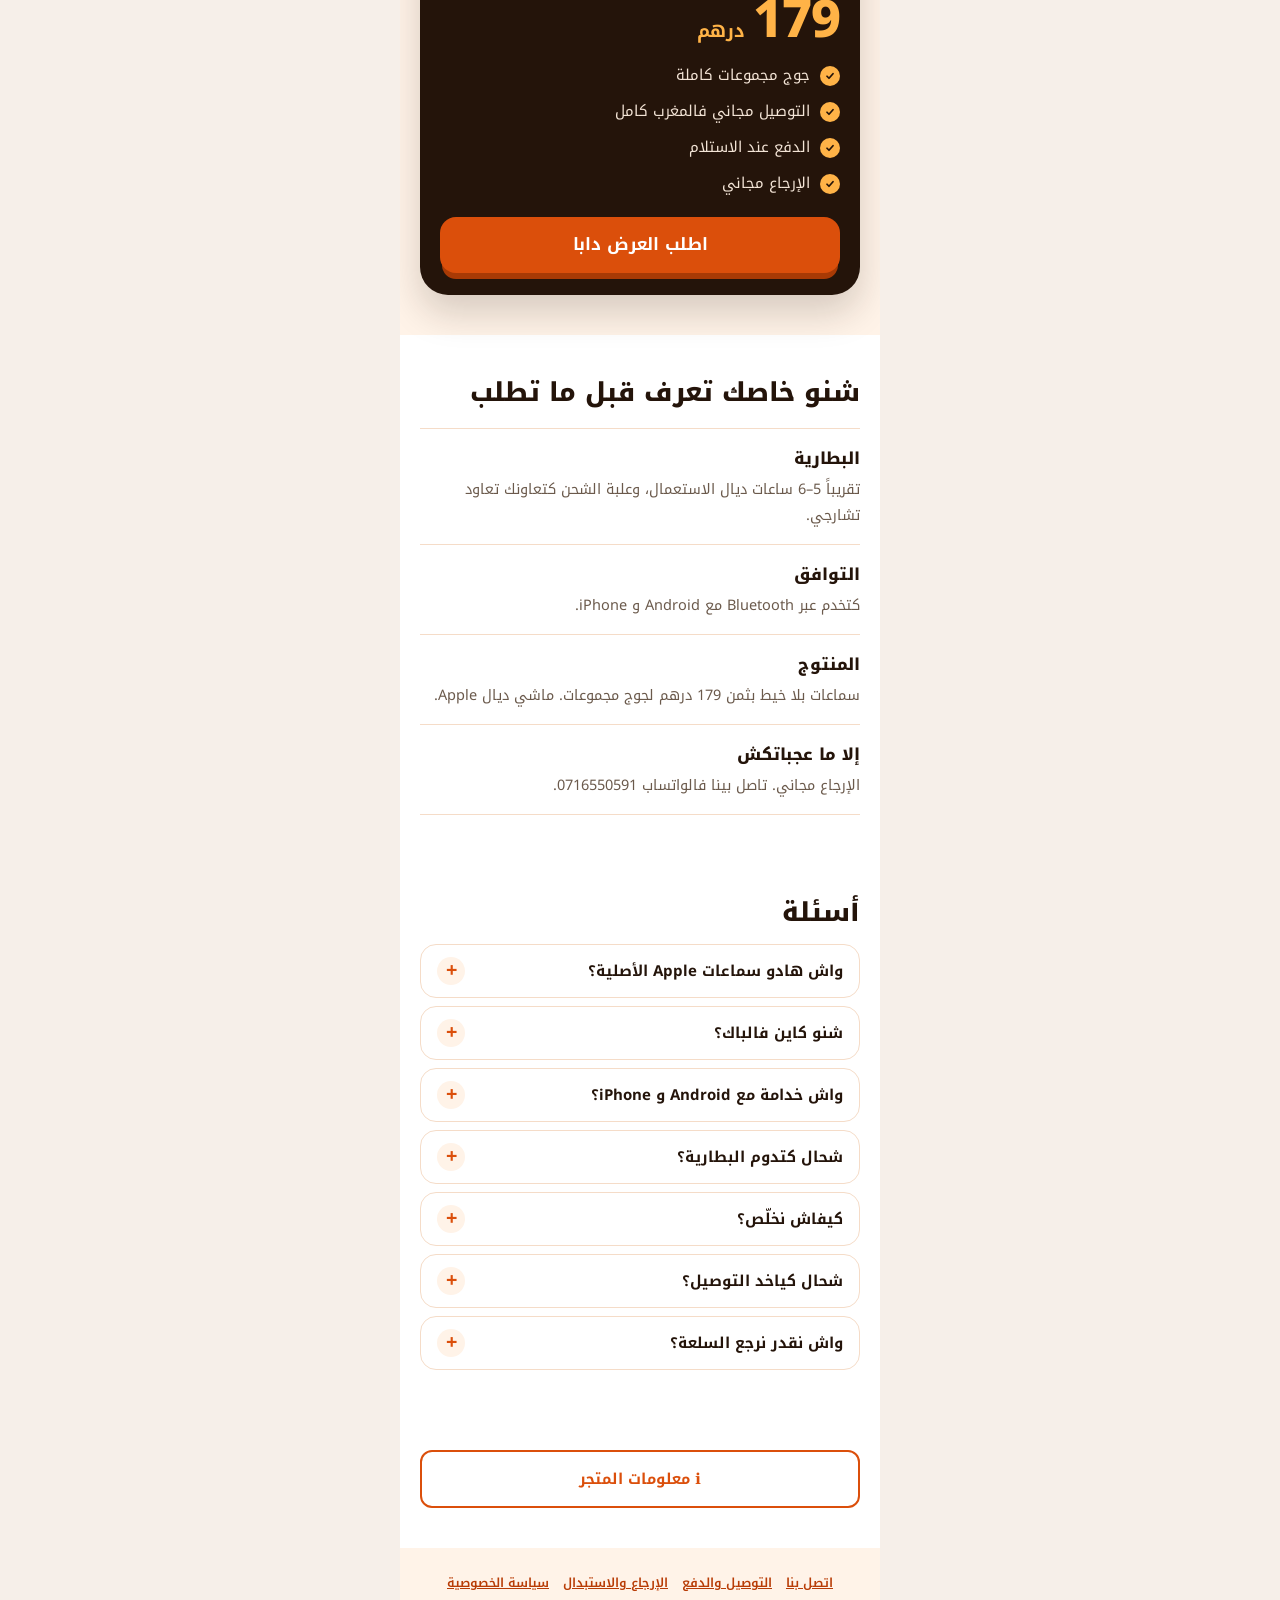
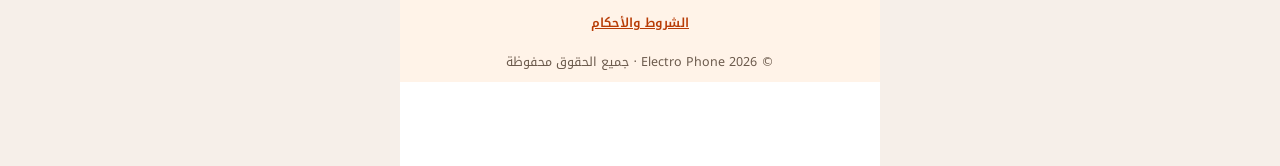
==== commit 94d2b6a8: "Faster order form: compact header, sticky submit, address toggle, Enter-to-next, autofocus Co-Author" ====
--- a/index.html
+++ b/index.html
@@ -178,7 +178,7 @@
 .osheet.on .o-prod{animation:fieldIn .5s cubic-bezier(.2,.8,.2,1) .04s both}
 .osheet.on .o-badges{animation:fieldIn .5s cubic-bezier(.2,.8,.2,1) .08s both}
 </style>
-<link rel="stylesheet" href="assets/design.css?v=24">
+<link rel="stylesheet" href="assets/design.css?v=26">
 </head>
 <body id="top">
 <a href="#order" class="skip">سير للطلب</a>
@@ -347,13 +347,13 @@
     <div class="of-card">
       <div class="fl" data-field="name">
         <label for="f-name">الاسم الكامل</label>
-        <div class="in-wrap"><span class="in-ic" aria-hidden="true"><svg viewBox="0 0 24 24"><circle cx="12" cy="8" r="4"/><path d="M4 21a8 8 0 0 1 16 0"/></svg></span><input id="f-name" name="name" autocomplete="name" placeholder="مثال: يوسف العلوي" maxlength="80" aria-describedby="e-name" required><span class="ok-ic" aria-hidden="true">✓</span></div>
+        <div class="in-wrap"><span class="in-ic" aria-hidden="true"><svg viewBox="0 0 24 24"><circle cx="12" cy="8" r="4"/><path d="M4 21a8 8 0 0 1 16 0"/></svg></span><input id="f-name" name="name" autocomplete="name" enterkeyhint="next" autocapitalize="words" placeholder="مثال: يوسف العلوي" maxlength="80" aria-describedby="e-name" required><span class="ok-ic" aria-hidden="true">✓</span></div>
         <p class="err" id="e-name"></p>
       </div>
 
       <div class="fl" data-field="phone">
         <label for="f-phone">رقم الهاتف</label>
-        <div class="in-wrap"><span class="in-ic" aria-hidden="true"><svg viewBox="0 0 24 24"><path d="M22 16.9v3a2 2 0 0 1-2.2 2 19.8 19.8 0 0 1-8.6-3.1 19.5 19.5 0 0 1-6-6A19.8 19.8 0 0 1 2.1 4.2 2 2 0 0 1 4.1 2h3a2 2 0 0 1 2 1.7c.1.9.4 1.8.7 2.7a2 2 0 0 1-.5 2.1L8 9.8a16 16 0 0 0 6 6l1.3-1.3a2 2 0 0 1 2.1-.4c.9.3 1.8.6 2.7.7a2 2 0 0 1 1.7 2z"/></svg></span><input id="f-phone" name="phone" type="tel" inputmode="tel" autocomplete="tel" placeholder="مثال: 0612345678" maxlength="20" dir="ltr" aria-describedby="e-phone" required><span class="ok-ic" aria-hidden="true">✓</span></div>
+        <div class="in-wrap"><span class="in-ic" aria-hidden="true"><svg viewBox="0 0 24 24"><path d="M22 16.9v3a2 2 0 0 1-2.2 2 19.8 19.8 0 0 1-8.6-3.1 19.5 19.5 0 0 1-6-6A19.8 19.8 0 0 1 2.1 4.2 2 2 0 0 1 4.1 2h3a2 2 0 0 1 2 1.7c.1.9.4 1.8.7 2.7a2 2 0 0 1-.5 2.1L8 9.8a16 16 0 0 0 6 6l1.3-1.3a2 2 0 0 1 2.1-.4c.9.3 1.8.6 2.7.7a2 2 0 0 1 1.7 2z"/></svg></span><input id="f-phone" name="phone" type="tel" inputmode="tel" enterkeyhint="next" autocomplete="tel" placeholder="مثال: 0612345678" maxlength="20" dir="ltr" aria-describedby="e-phone" required><span class="ok-ic" aria-hidden="true">✓</span></div>
         <p class="err" id="e-phone"></p>
       </div>
 
@@ -361,14 +361,15 @@
         <label for="f-city">المدينة</label>
         <div class="in-wrap combo">
           <span class="in-ic" aria-hidden="true"><svg viewBox="0 0 24 24"><path d="M21 10c0 7-9 13-9 13S3 17 3 10a9 9 0 0 1 18 0z"/><circle cx="12" cy="10" r="3"/></svg></span>
-          <input id="f-city" name="city" role="combobox" aria-autocomplete="list" aria-expanded="false" aria-controls="city-list" autocomplete="off" placeholder="اختار المدينة ديالك" maxlength="60" aria-describedby="e-city" required>
+          <input id="f-city" name="city" role="combobox" aria-autocomplete="list" aria-expanded="false" aria-controls="city-list" autocomplete="off" enterkeyhint="done" placeholder="اختار المدينة ديالك" maxlength="60" aria-describedby="e-city" required>
           <span class="ok-ic" aria-hidden="true">✓</span>
           <ul id="city-list" class="c-list" role="listbox" aria-label="المدن" hidden></ul>
         </div>
         <p class="err" id="e-city"></p>
       </div>
 
-      <div class="fl" data-field="address">
+      <button type="button" class="ep-addr-t" id="ep-addr-t" aria-expanded="false" aria-controls="ep-addr">＋ زيد العنوان بالتفصيل <small>(اختياري)</small></button>
+      <div class="fl ep-addr" id="ep-addr" data-field="address" hidden>
         <label for="f-addr">العنوان بالتفصيل <small class="opt">(اختياري)</small></label>
         <div class="in-wrap"><span class="in-ic" aria-hidden="true"><svg viewBox="0 0 24 24"><path d="M3 10.5 12 3l9 7.5V21H3z"/><path d="M9 21v-6h6v6"/></svg></span><textarea id="f-addr" name="address" autocomplete="street-address" placeholder="الحي، الزنقة، رقم الدار" maxlength="250" aria-describedby="e-address"></textarea><span class="ok-ic" aria-hidden="true">✓</span></div>
         <p class="err" id="e-address"></p>
@@ -454,7 +455,7 @@
   <div class="ep-pop-sc" data-close></div>
   <div class="ep-pop-box ep-up" id="ep-up" role="dialog" aria-modal="true" aria-label="عرض خاص" tabindex="-1"></div>
 </div>
-<script src="assets/creatives.js?v=14" defer></script>
+<script src="assets/creatives.js?v=15" defer></script>
 <script src="assets/agent.js" defer></script>
 </body>
 </html>
--- a/assets/design.css
+++ b/assets/design.css
@@ -530,3 +530,23 @@
 .ep-sum dt,.ep-sum dd{margin:0}
 .ep-sum .tot{border:0;color:#fff;font-weight:800;font-size:16px}
 .ep-sum .tot dd{color:#FFC93C;font-size:22px}
+
+/* ===== fast order form ===== */
+.osheet .o-badges{display:none}
+.osheet .ep-prog-t{margin:2px 0 8px;font-size:13px}
+.osheet .o-prod{padding:8px 12px;margin-bottom:8px;gap:10px}
+.osheet .o-prod img{width:44px;height:44px}
+.osheet .ep-eta{margin:0 0 10px;padding:7px 12px;font-size:13px}
+.osheet .of-card{padding:12px 14px 6px}
+.osheet .of .fl{margin-bottom:10px}
+.osheet .fl label{font-size:14px;margin-bottom:5px}
+.osheet .fl input{min-height:50px;font-size:17px}
+.ep-addr[hidden]{display:none}
+.ep-addr-t{display:block;width:100%;margin:0 0 10px;padding:10px;border:1.5px dashed #F7C9A3;border-radius:14px;background:transparent;color:var(--deep);font:inherit;font-weight:700;font-size:14px;cursor:pointer}
+.ep-addr-t small{font-weight:500;color:var(--mut)}
+.ep-addr-t[hidden]{display:none}
+.osheet .qty-pick{padding:8px 10px}
+.osheet .qty-pick img{width:40px;height:40px}
+.osheet #submit{position:sticky;bottom:8px;z-index:5;box-shadow:0 8px 22px rgba(219,79,11,.4),0 0 0 10px rgba(255,255,255,.92)}
+.osheet .of .sum{margin-top:6px}
+.osheet .order,.osheet #order{overflow:visible !important;overflow:clip !important}
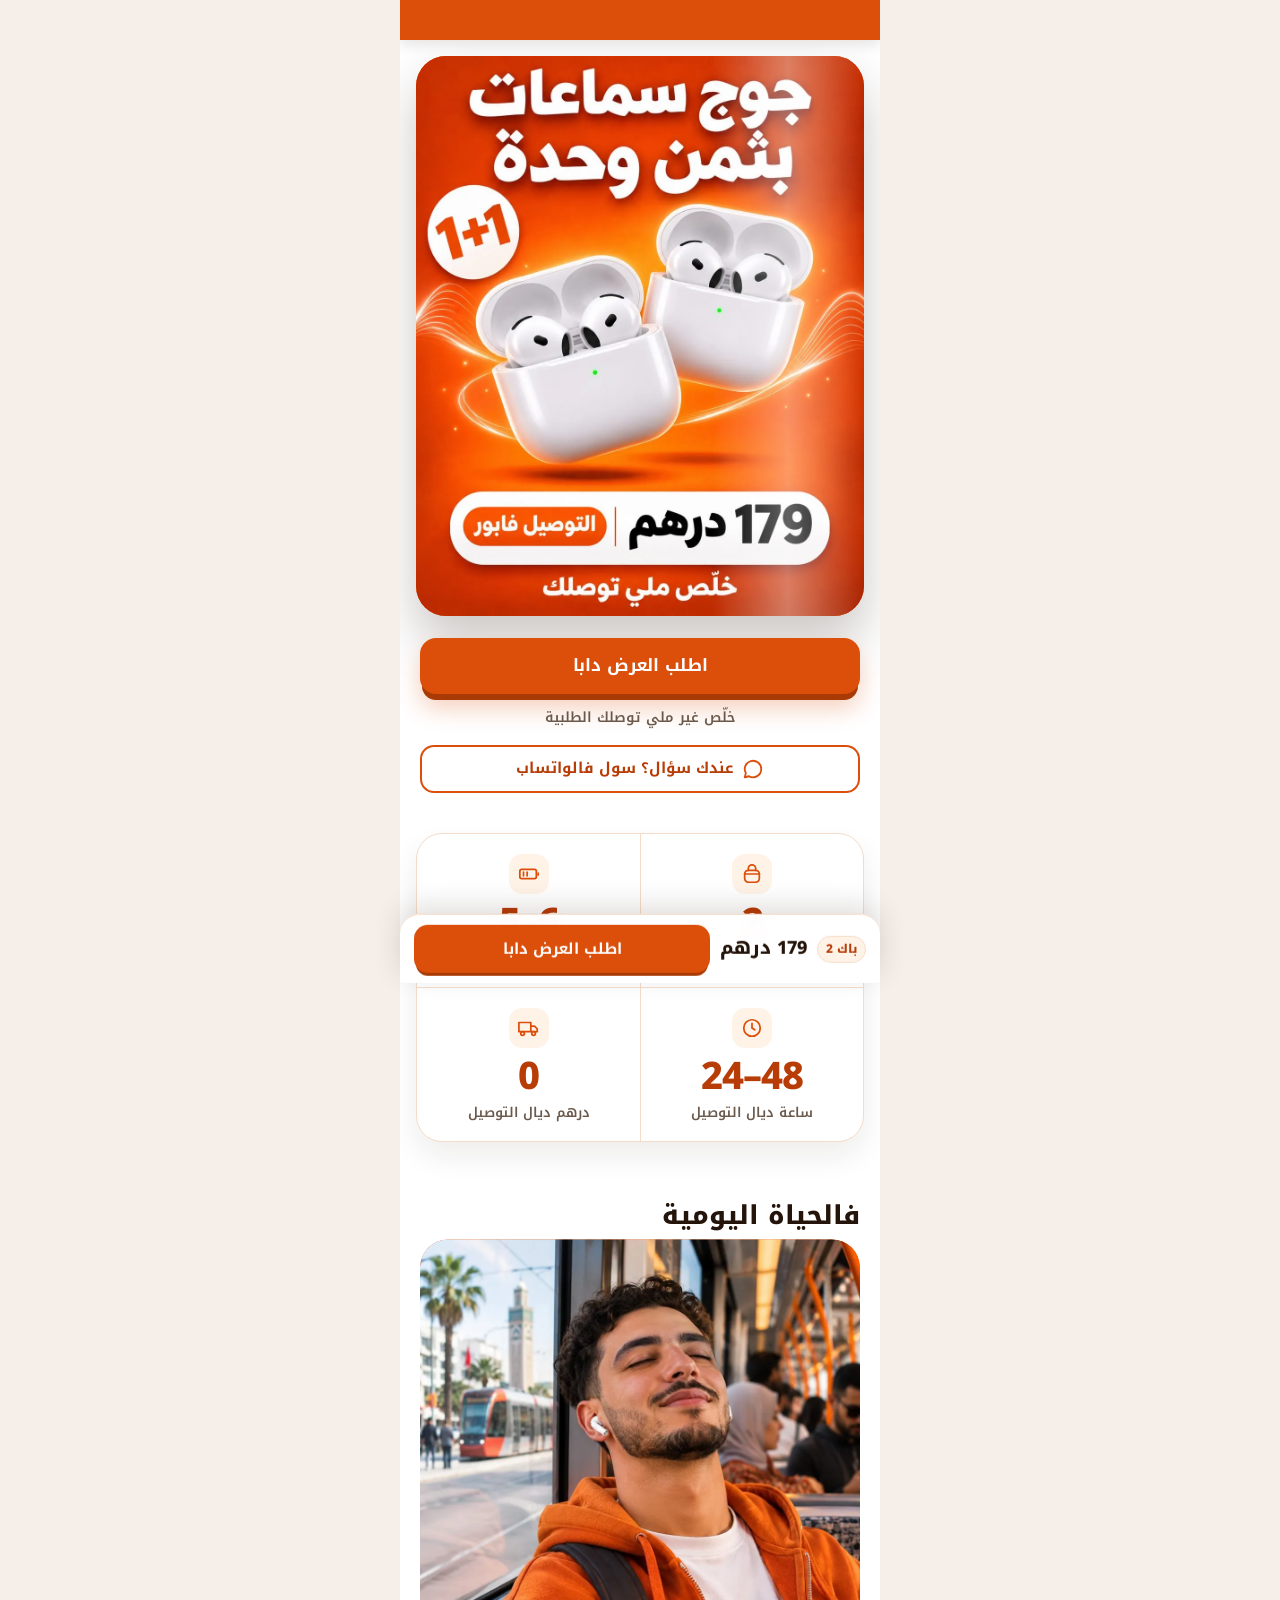
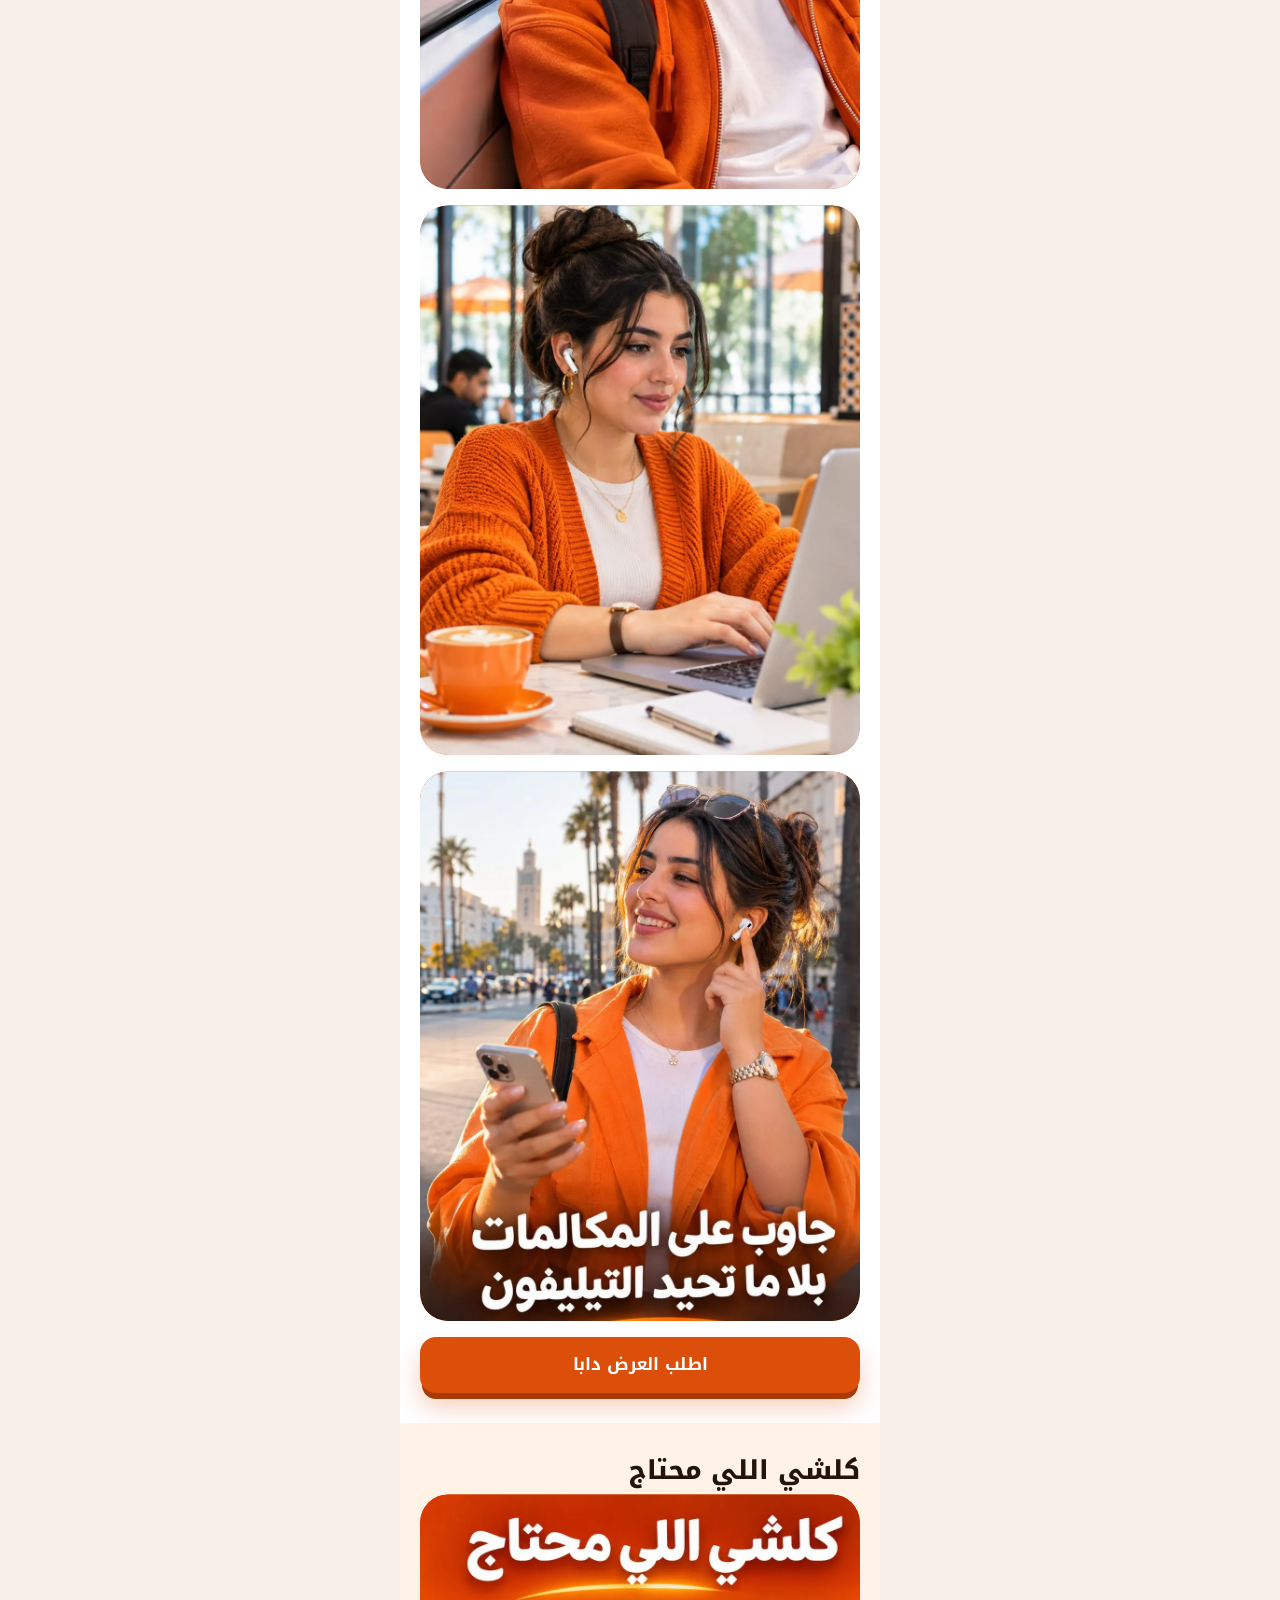
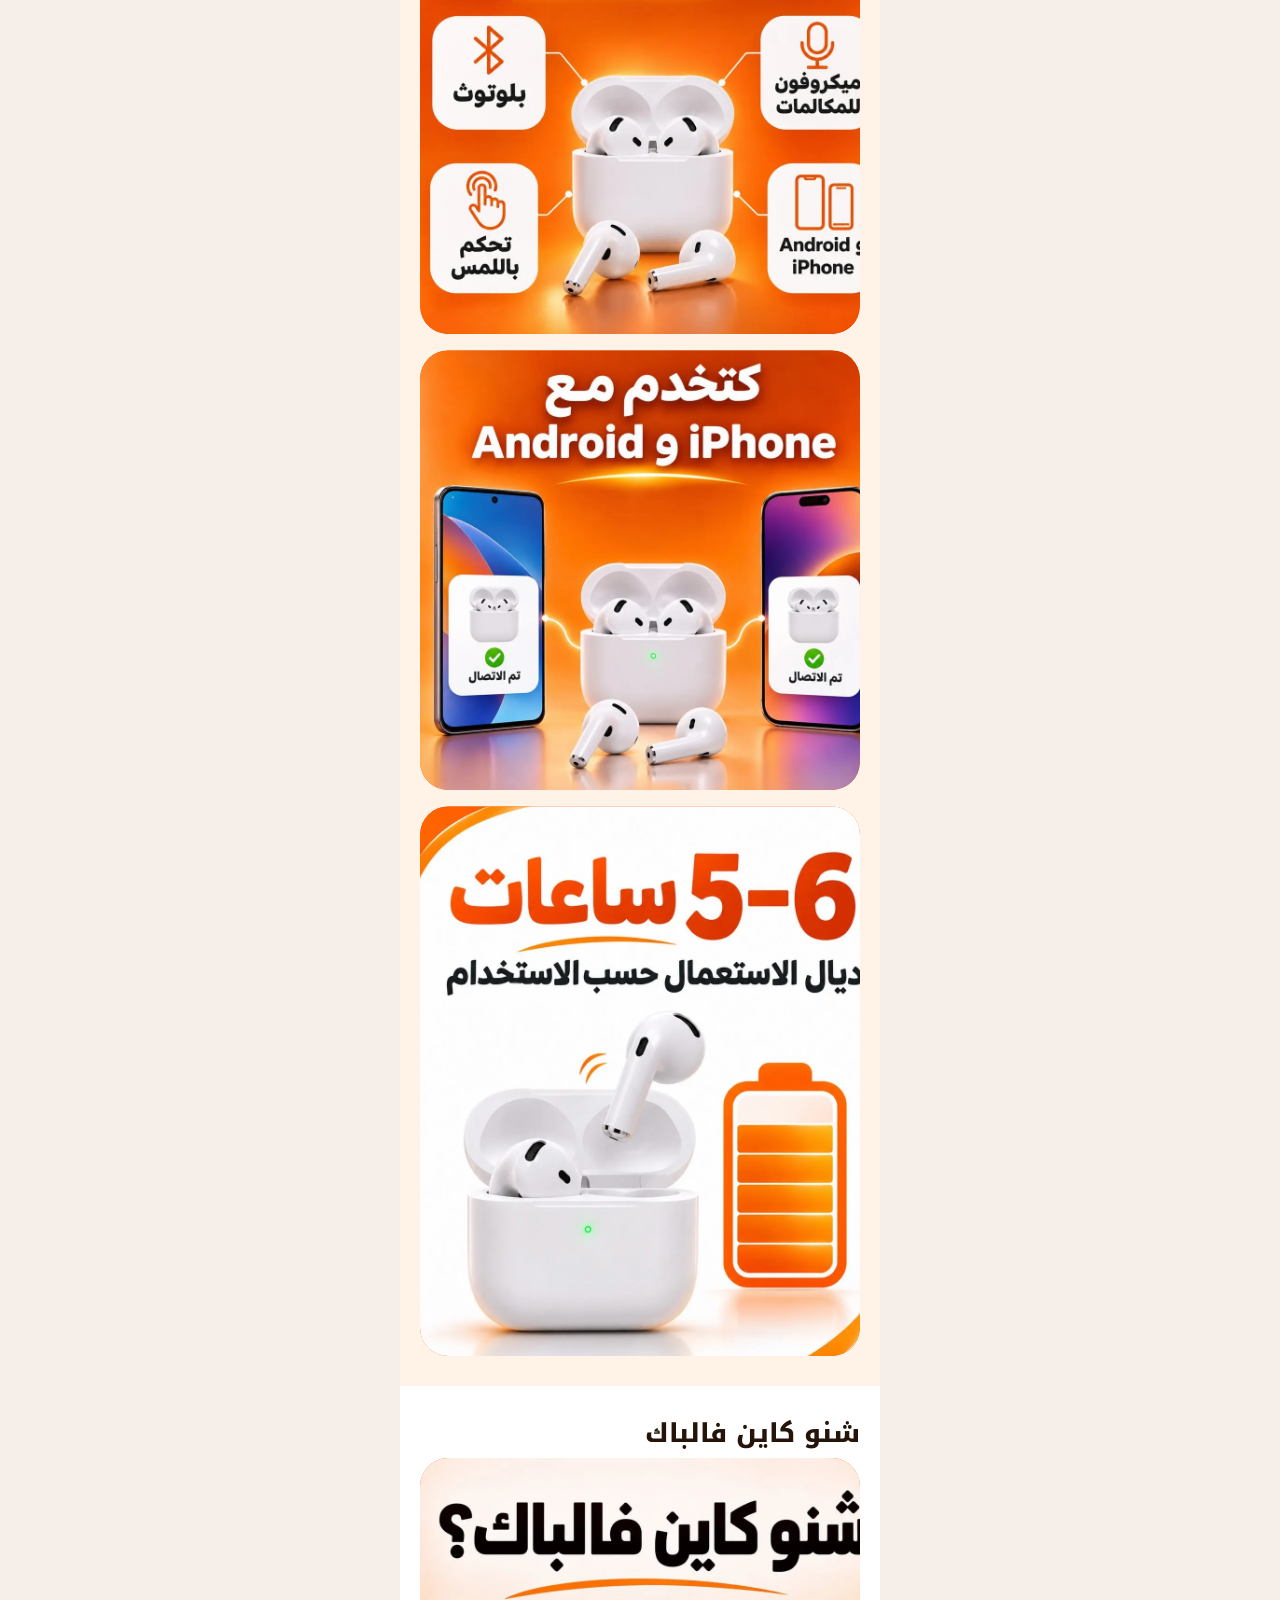
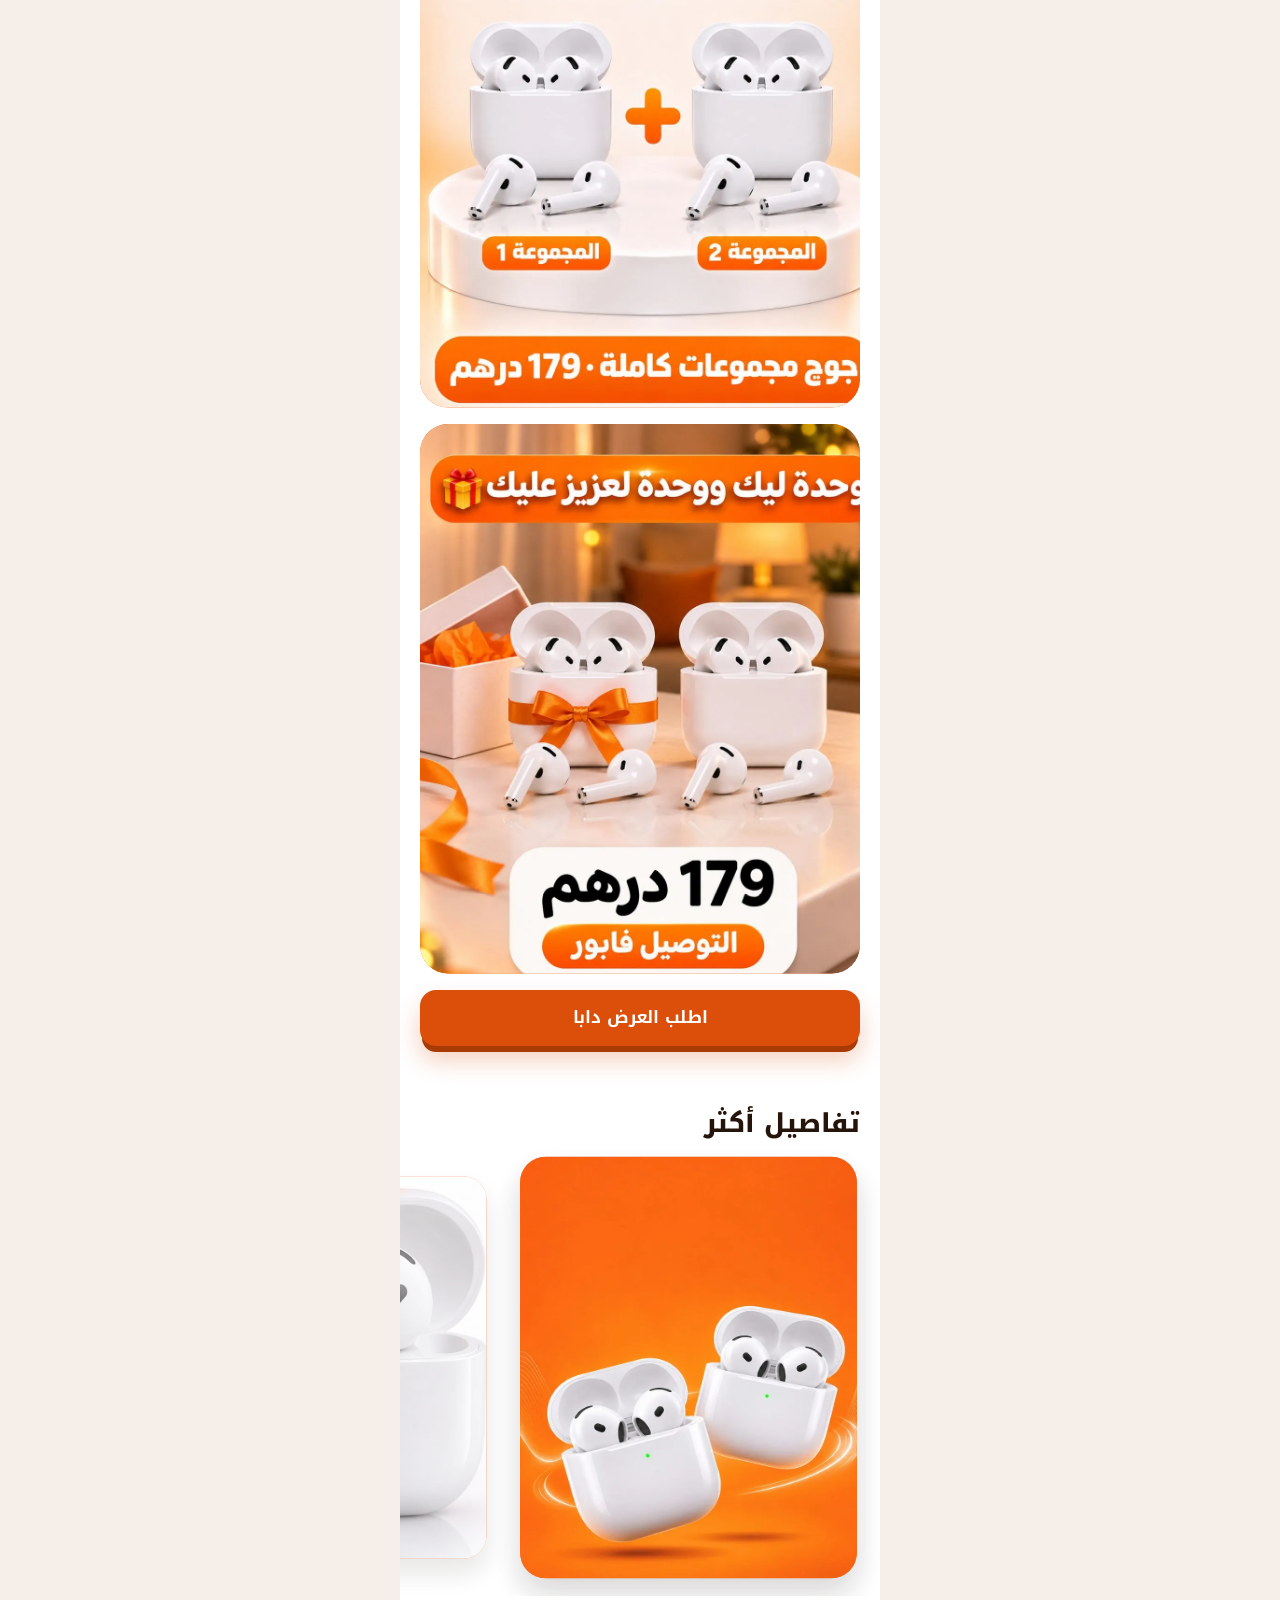
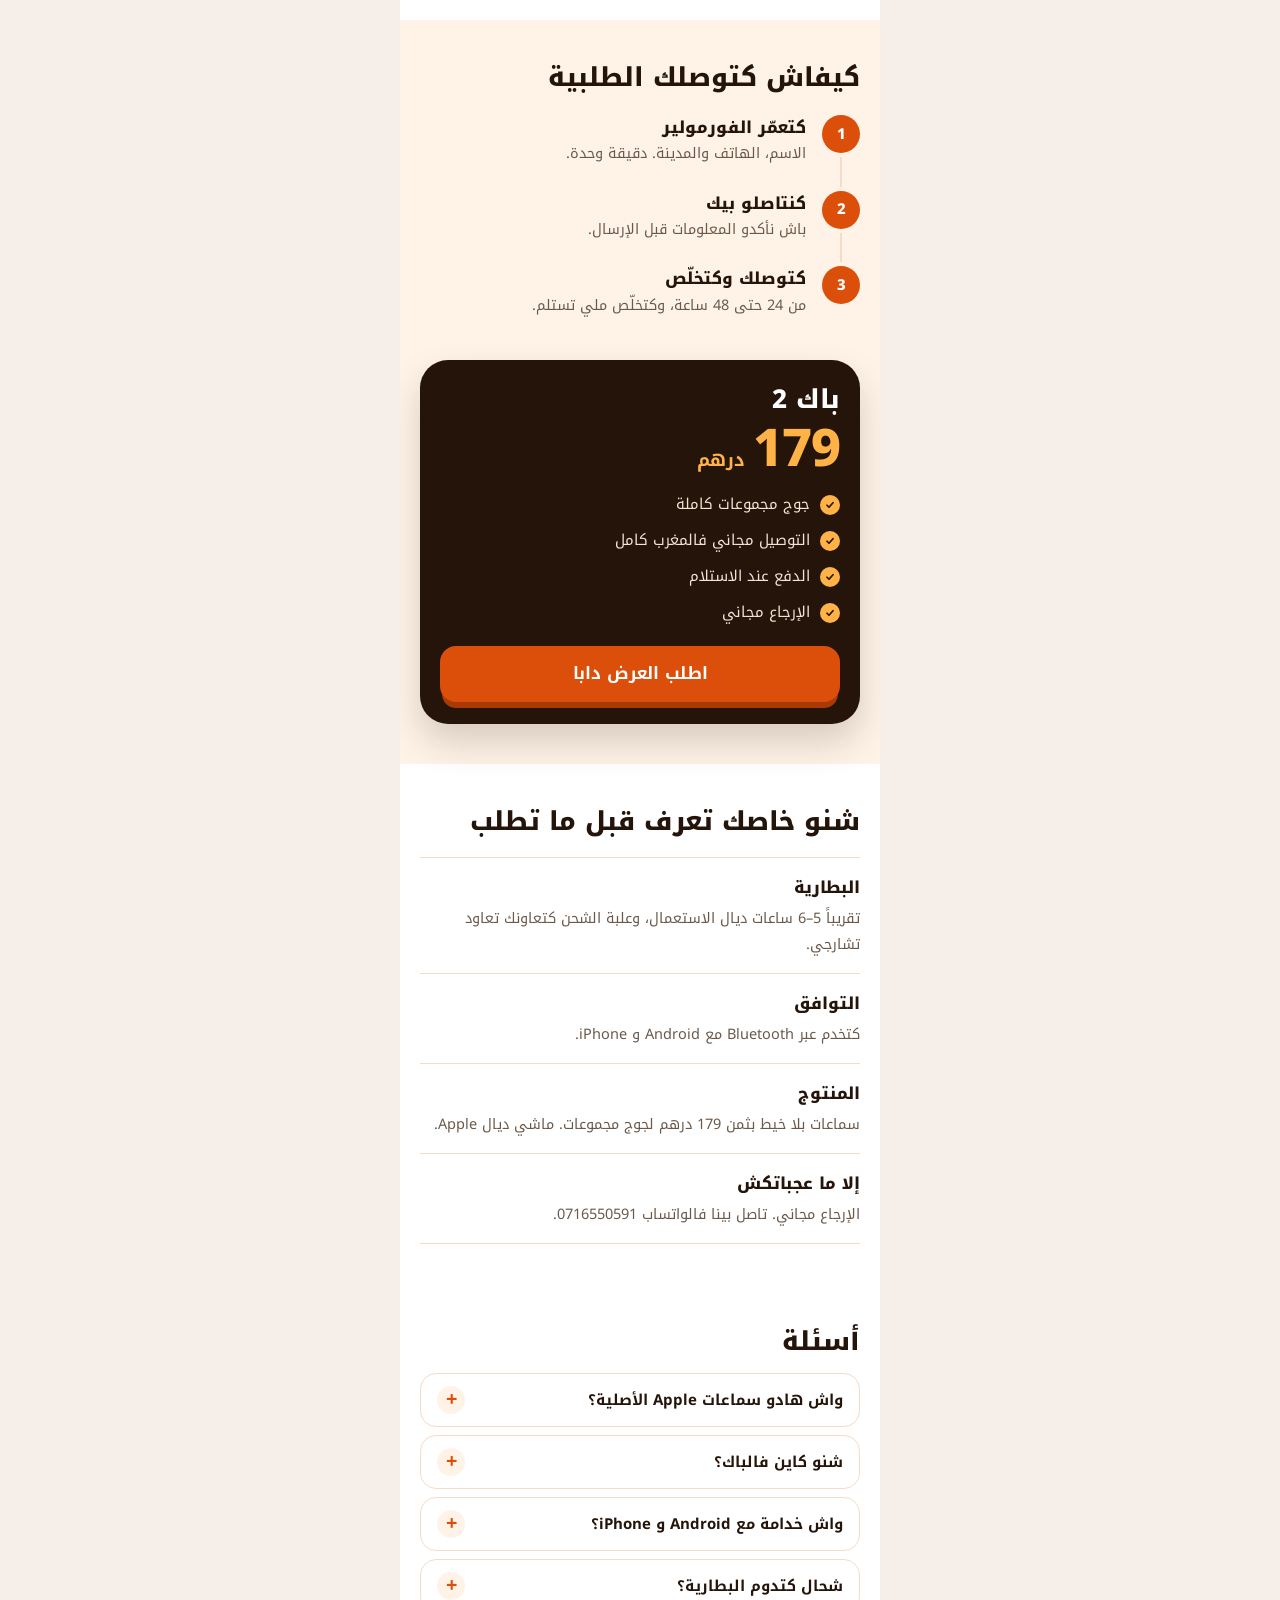
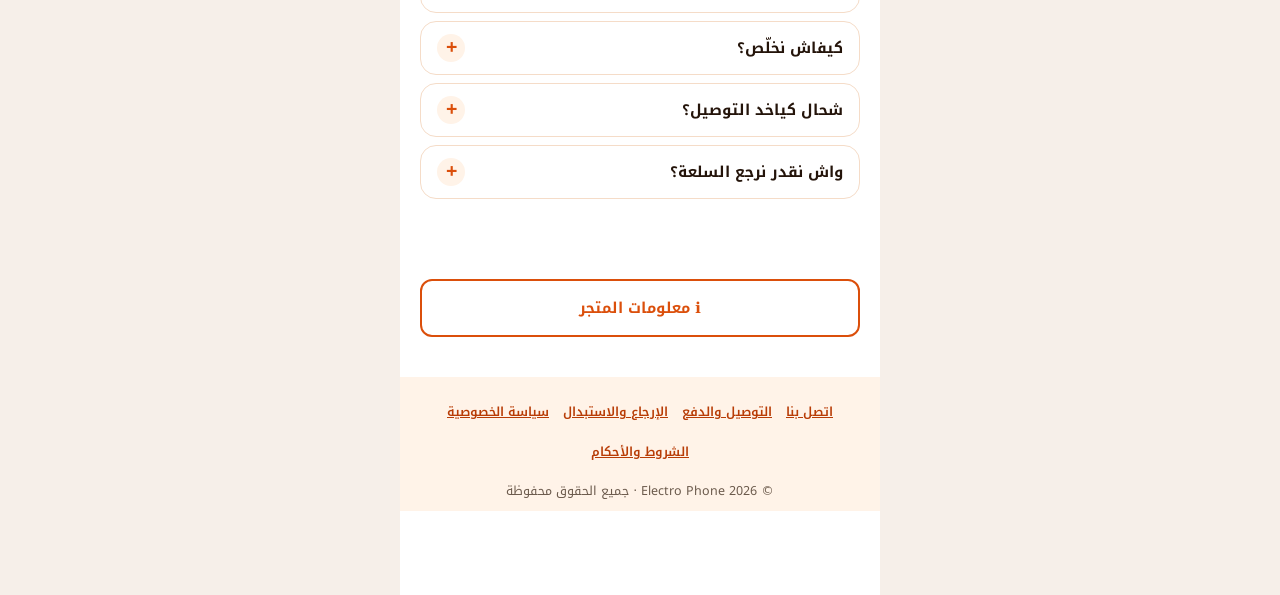
==== commit c0881d77: "Fix: confetti class collided with carousel .cf (stray image overlay) Co-Authored-By: Claude Sonnet 5" ====
--- a/index.html
+++ b/index.html
@@ -178,7 +178,7 @@
 .osheet.on .o-prod{animation:fieldIn .5s cubic-bezier(.2,.8,.2,1) .04s both}
 .osheet.on .o-badges{animation:fieldIn .5s cubic-bezier(.2,.8,.2,1) .08s both}
 </style>
-<link rel="stylesheet" href="assets/design.css?v=26">
+<link rel="stylesheet" href="assets/design.css?v=27">
 </head>
 <body id="top">
 <a href="#order" class="skip">سير للطلب</a>
@@ -455,7 +455,7 @@
   <div class="ep-pop-sc" data-close></div>
   <div class="ep-pop-box ep-up" id="ep-up" role="dialog" aria-modal="true" aria-label="عرض خاص" tabindex="-1"></div>
 </div>
-<script src="assets/creatives.js?v=15" defer></script>
+<script src="assets/creatives.js?v=16" defer></script>
 <script src="assets/agent.js" defer></script>
 </body>
 </html>
--- a/assets/design.css
+++ b/assets/design.css
@@ -457,7 +457,7 @@
 .gb.open{animation:gbOpen 1.2s cubic-bezier(.3,1.3,.5,1) forwards}
 .gb.open .gl{animation:lidFly 1.1s cubic-bezier(.2,.8,.3,1) forwards}
 .gb.open .floor{filter:brightness(1.25)}
-.cf{position:absolute;left:50%;top:52%;border-radius:2px;opacity:0;animation:cfb 1.7s cubic-bezier(.15,.7,.3,1) forwards;z-index:3}
+.gcf{position:absolute;left:50%;top:52%;border-radius:2px;opacity:0;animation:cfb 1.7s cubic-bezier(.15,.7,.3,1) forwards;z-index:3}
 .ep-open{margin-top:0}
 @keyframes gbSway{0%,100%{transform:rotateX(-24deg) rotateY(-36deg) translateY(0)}50%{transform:rotateX(-20deg) rotateY(-14deg) translateY(-9px)}}
 @keyframes gbJig{0%,86%,100%{rotate:0deg}89%{rotate:-4deg}92%{rotate:4deg}95%{rotate:-3deg}98%{rotate:2deg}}
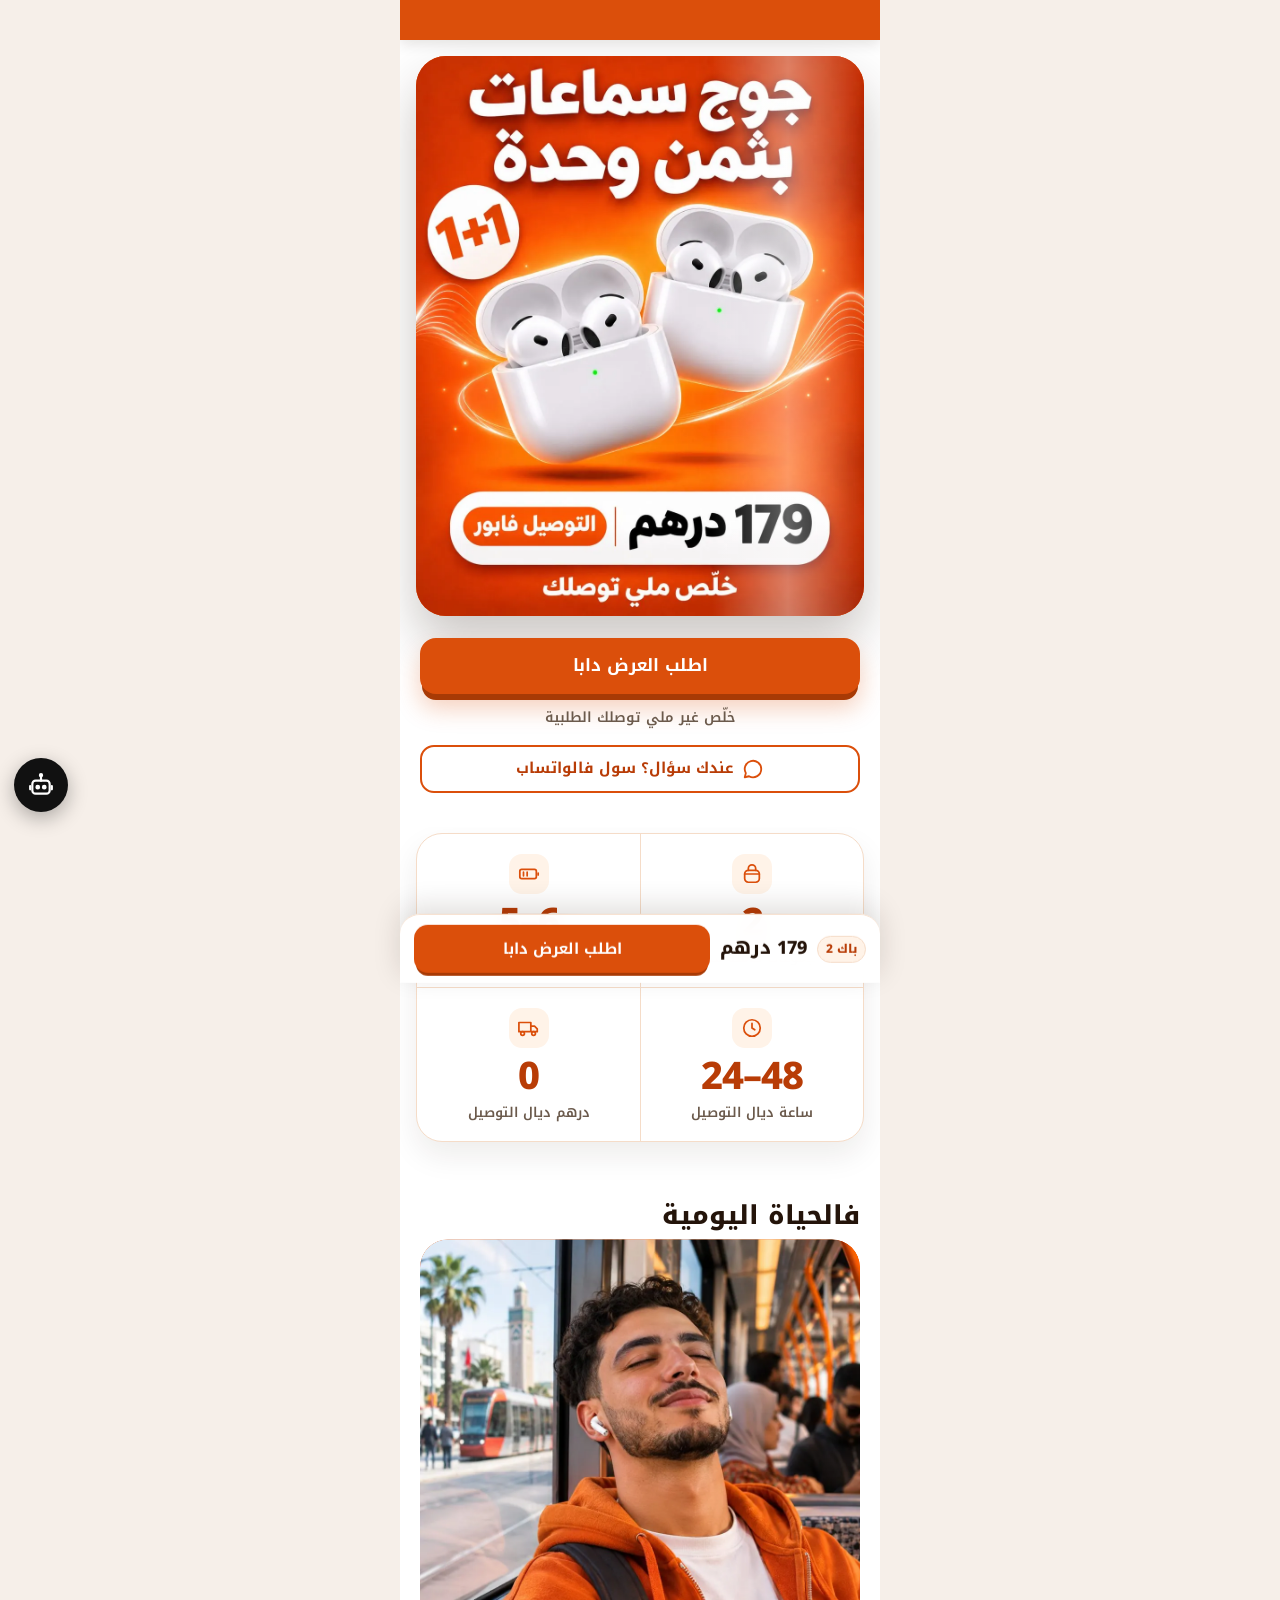
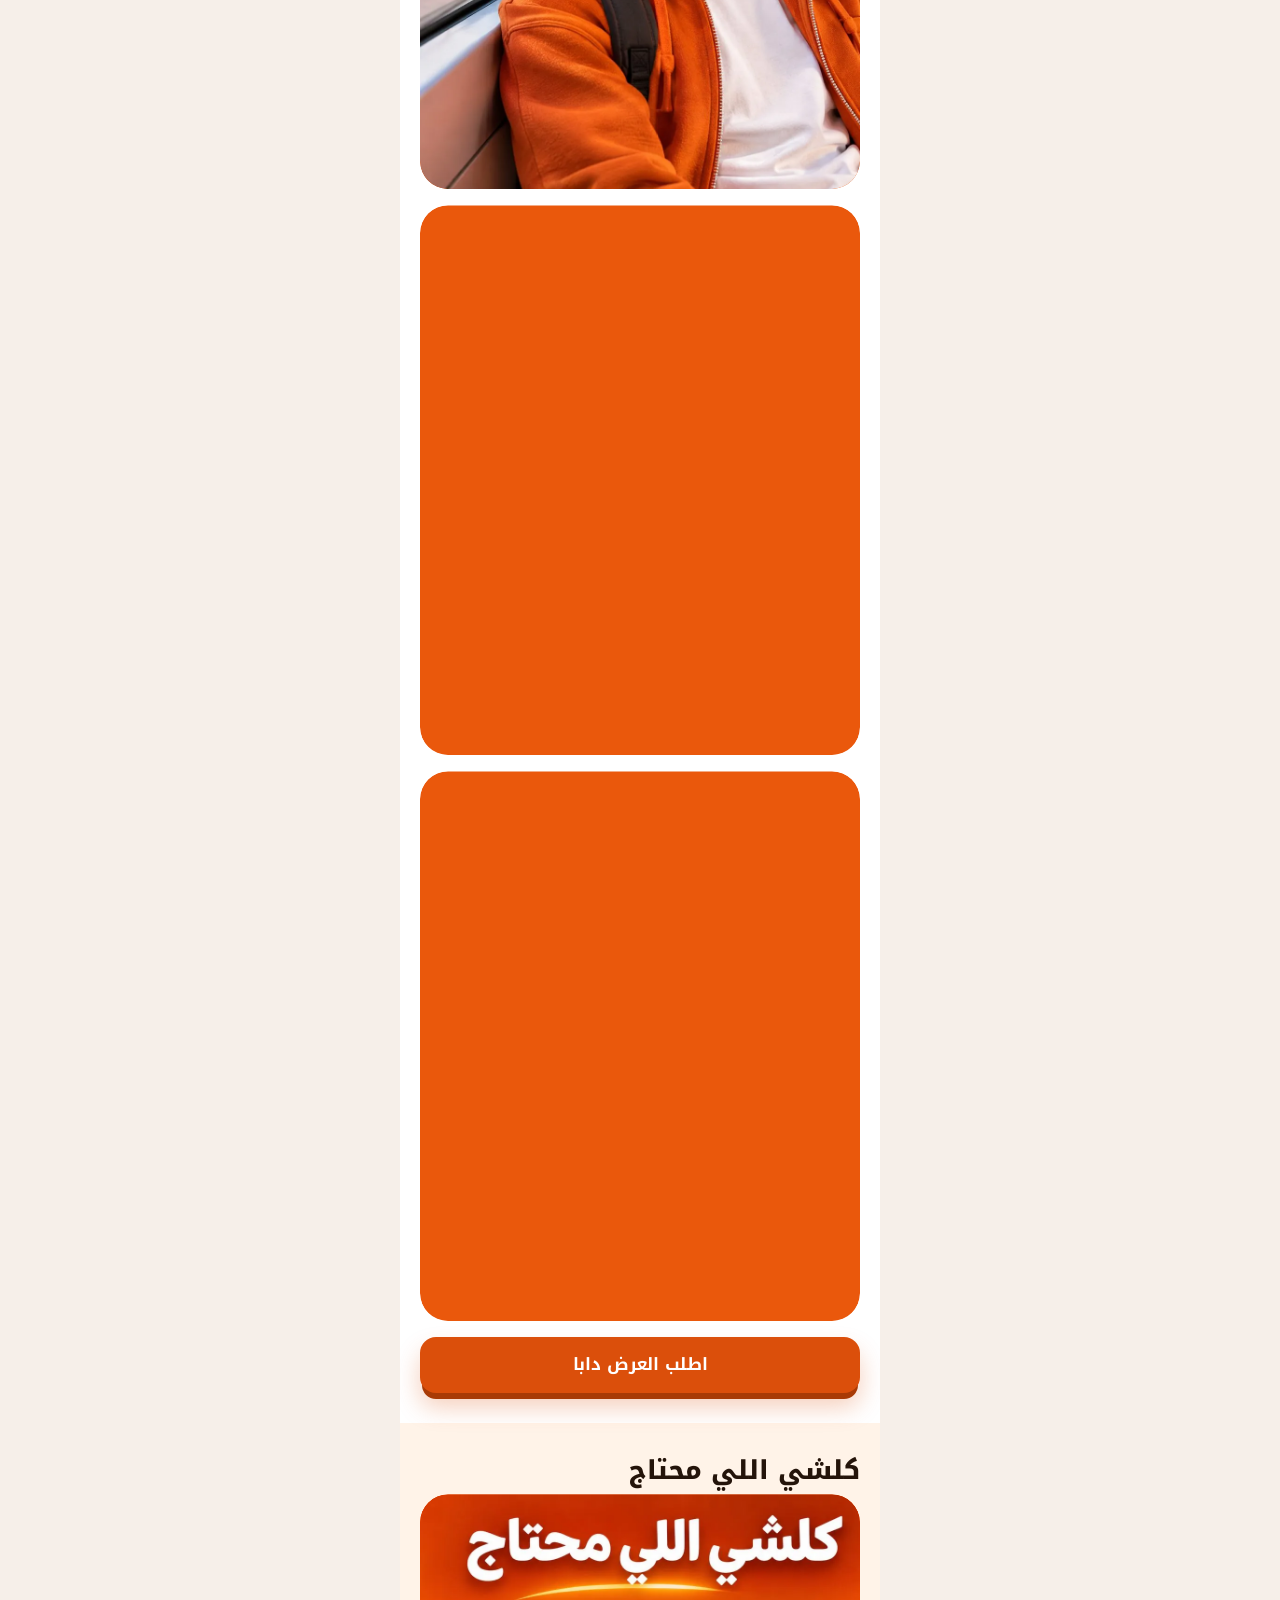
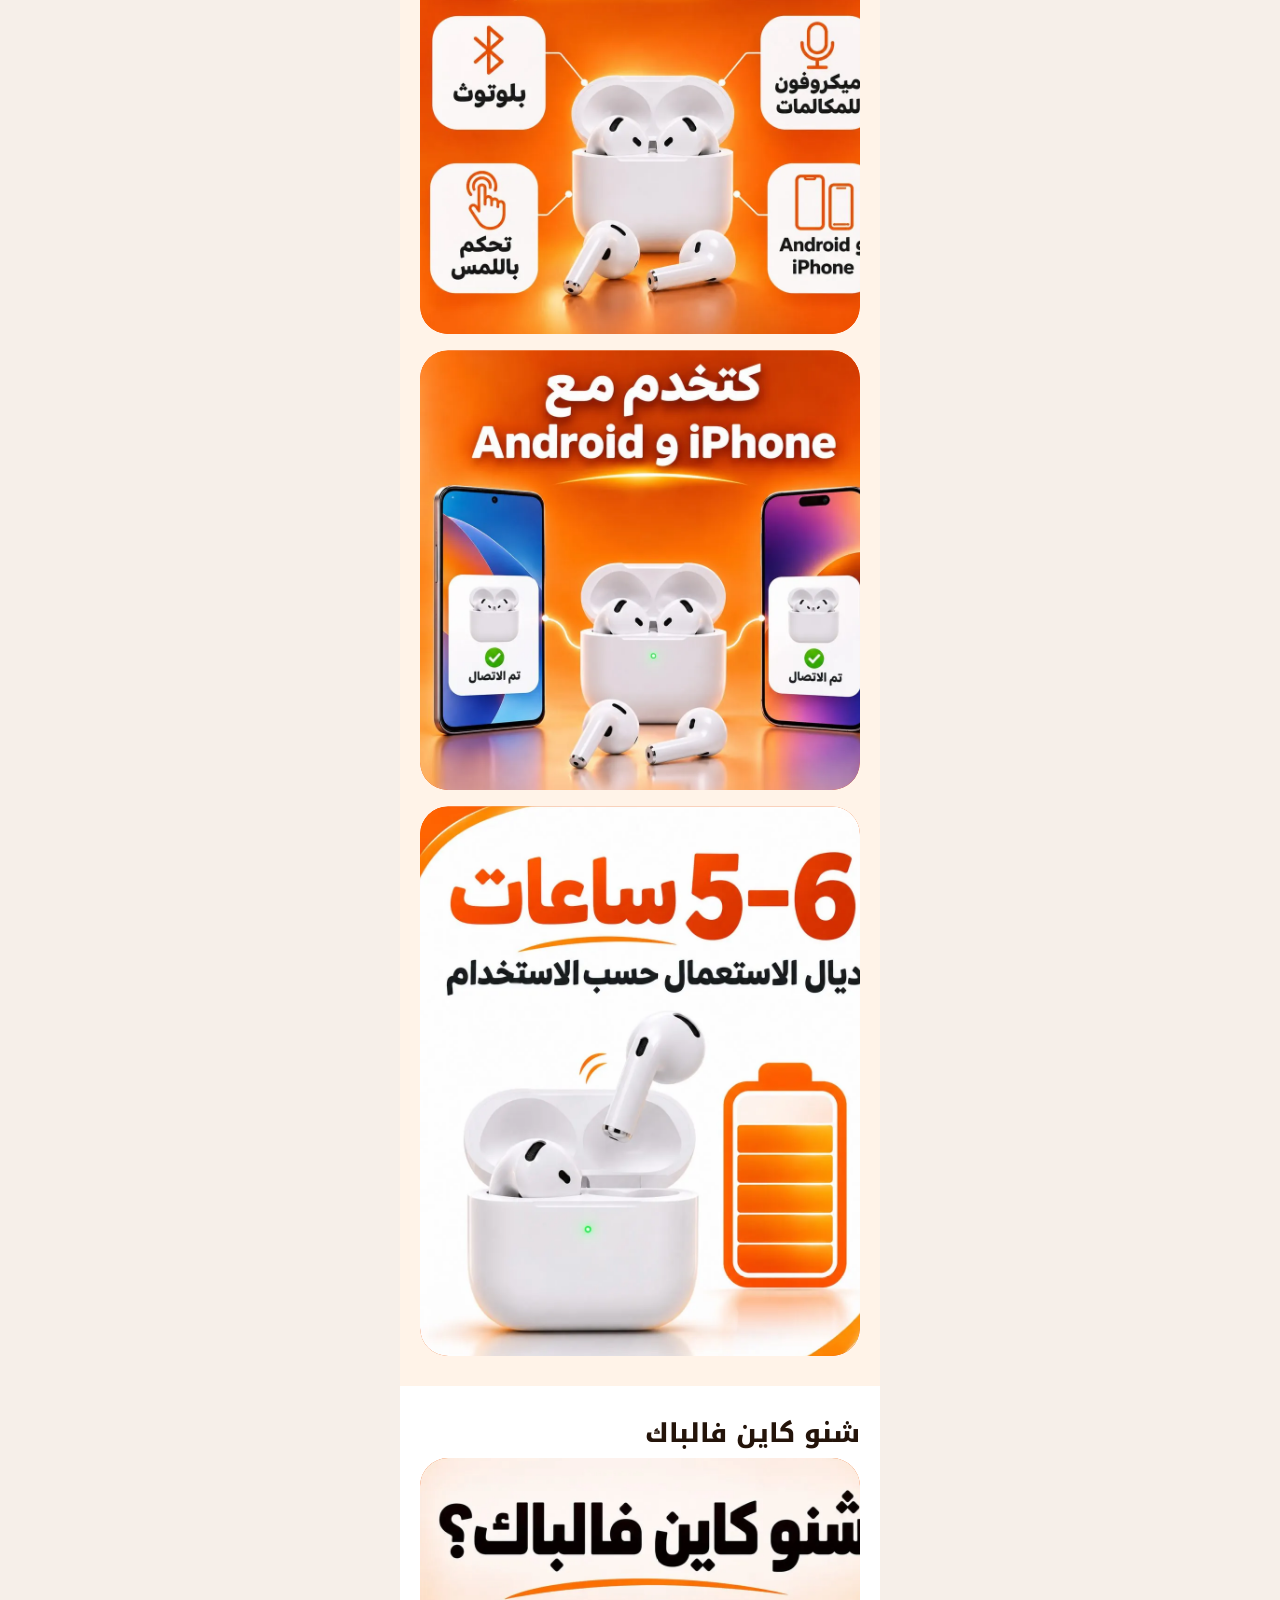
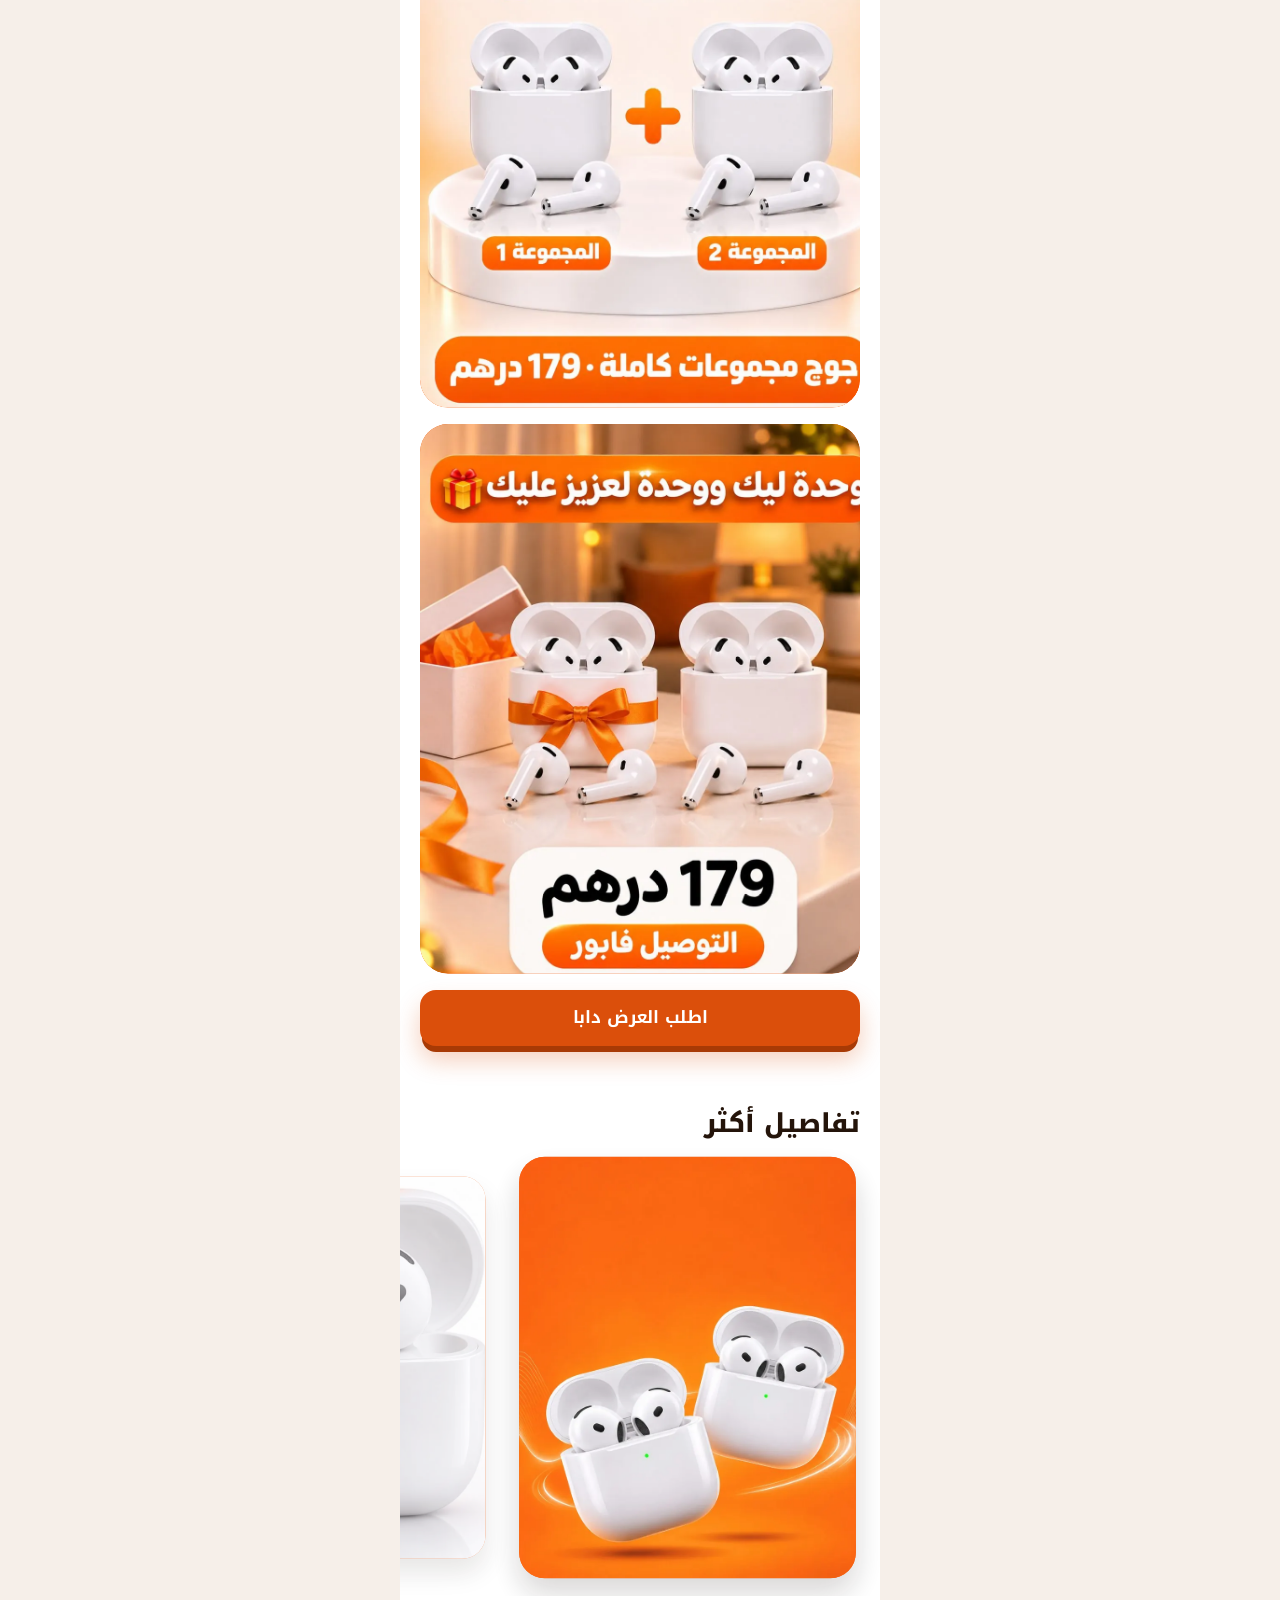
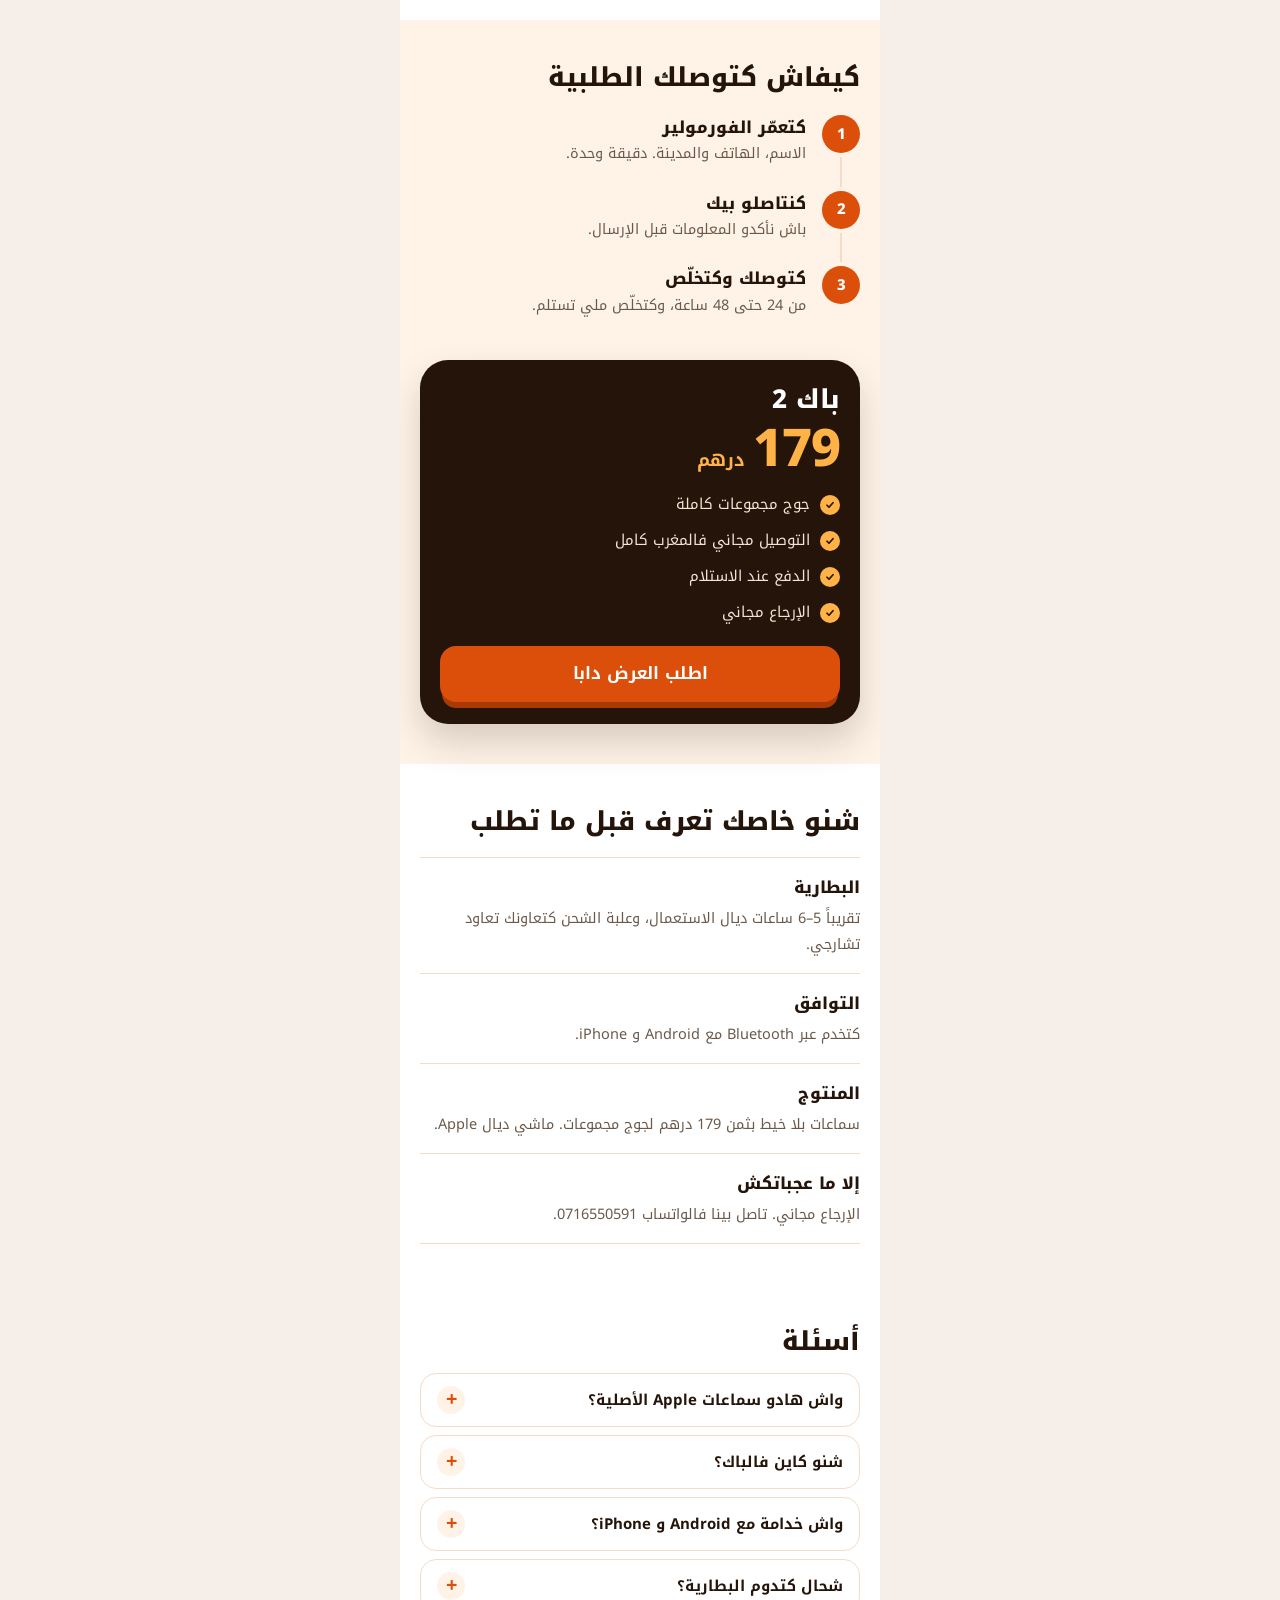
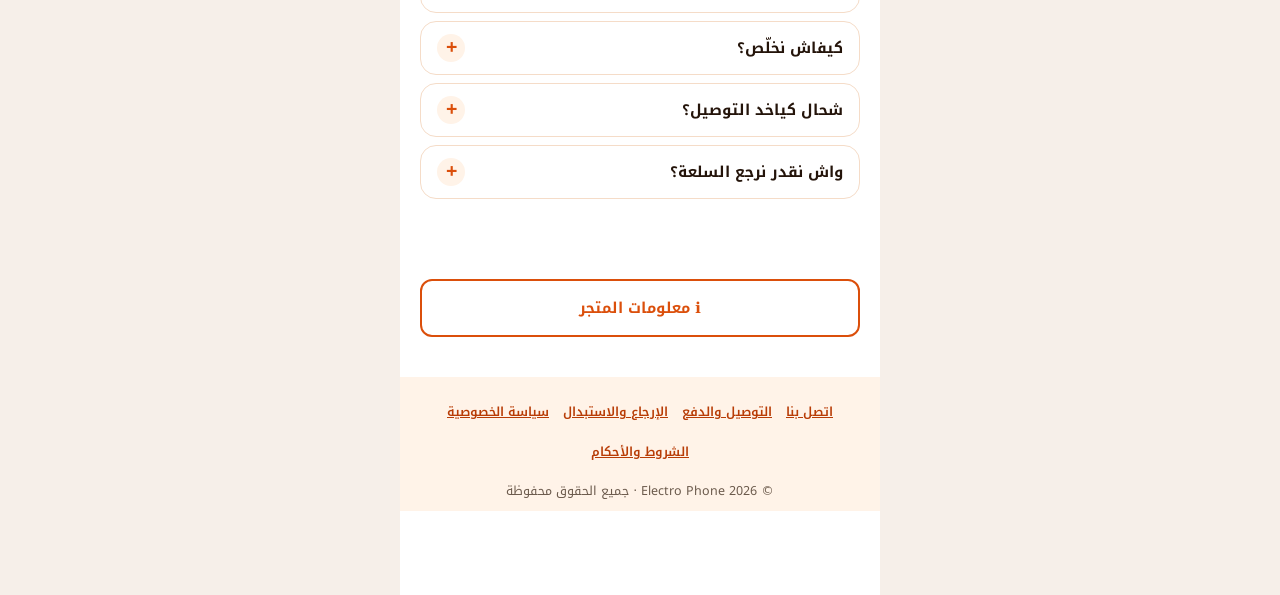
==== commit 6cfe00fb: "Fix: load store assistant widget (move agent.js to assets/) and add favicon index.html references as" ====
--- a/index.html
+++ b/index.html
@@ -12,6 +12,7 @@
 <meta property="og:url" content="https://electro-phone-ads.vercel.app/">
 <meta property="og:image" content="https://electro-phone-ads.vercel.app/images/hero.jpg">
 <meta property="og:locale" content="ar_MA">
+<link rel="icon" href="data:image/svg+xml,%3Csvg xmlns=%27http://www.w3.org/2000/svg%27 viewBox=%270 0 64 64%27%3E%3Crect width=%2764%27 height=%2764%27 rx=%2714%27 fill=%27%23DB4F0B%27/%3E%3Cpath d=%27M36 8L16 36h14l-4 20 22-30H34z%27 fill=%27%23fff%27/%3E%3C/svg%3E">
 <link rel="preload" href="assets/fonts/NotoKufiArabic.woff" as="font" type="font/woff" crossorigin>
 <link rel="preload" as="image" href="images/hero.webp">
 <link rel="stylesheet" href="assets/app.css?v=4">
@@ -455,7 +456,7 @@
   <div class="ep-pop-sc" data-close></div>
   <div class="ep-pop-box ep-up" id="ep-up" role="dialog" aria-modal="true" aria-label="عرض خاص" tabindex="-1"></div>
 </div>
-<script src="assets/creatives.js?v=16" defer></script>
+<script src="assets/creatives.js?v=17" defer></script>
 <script src="assets/agent.js" defer></script>
 </body>
 </html>
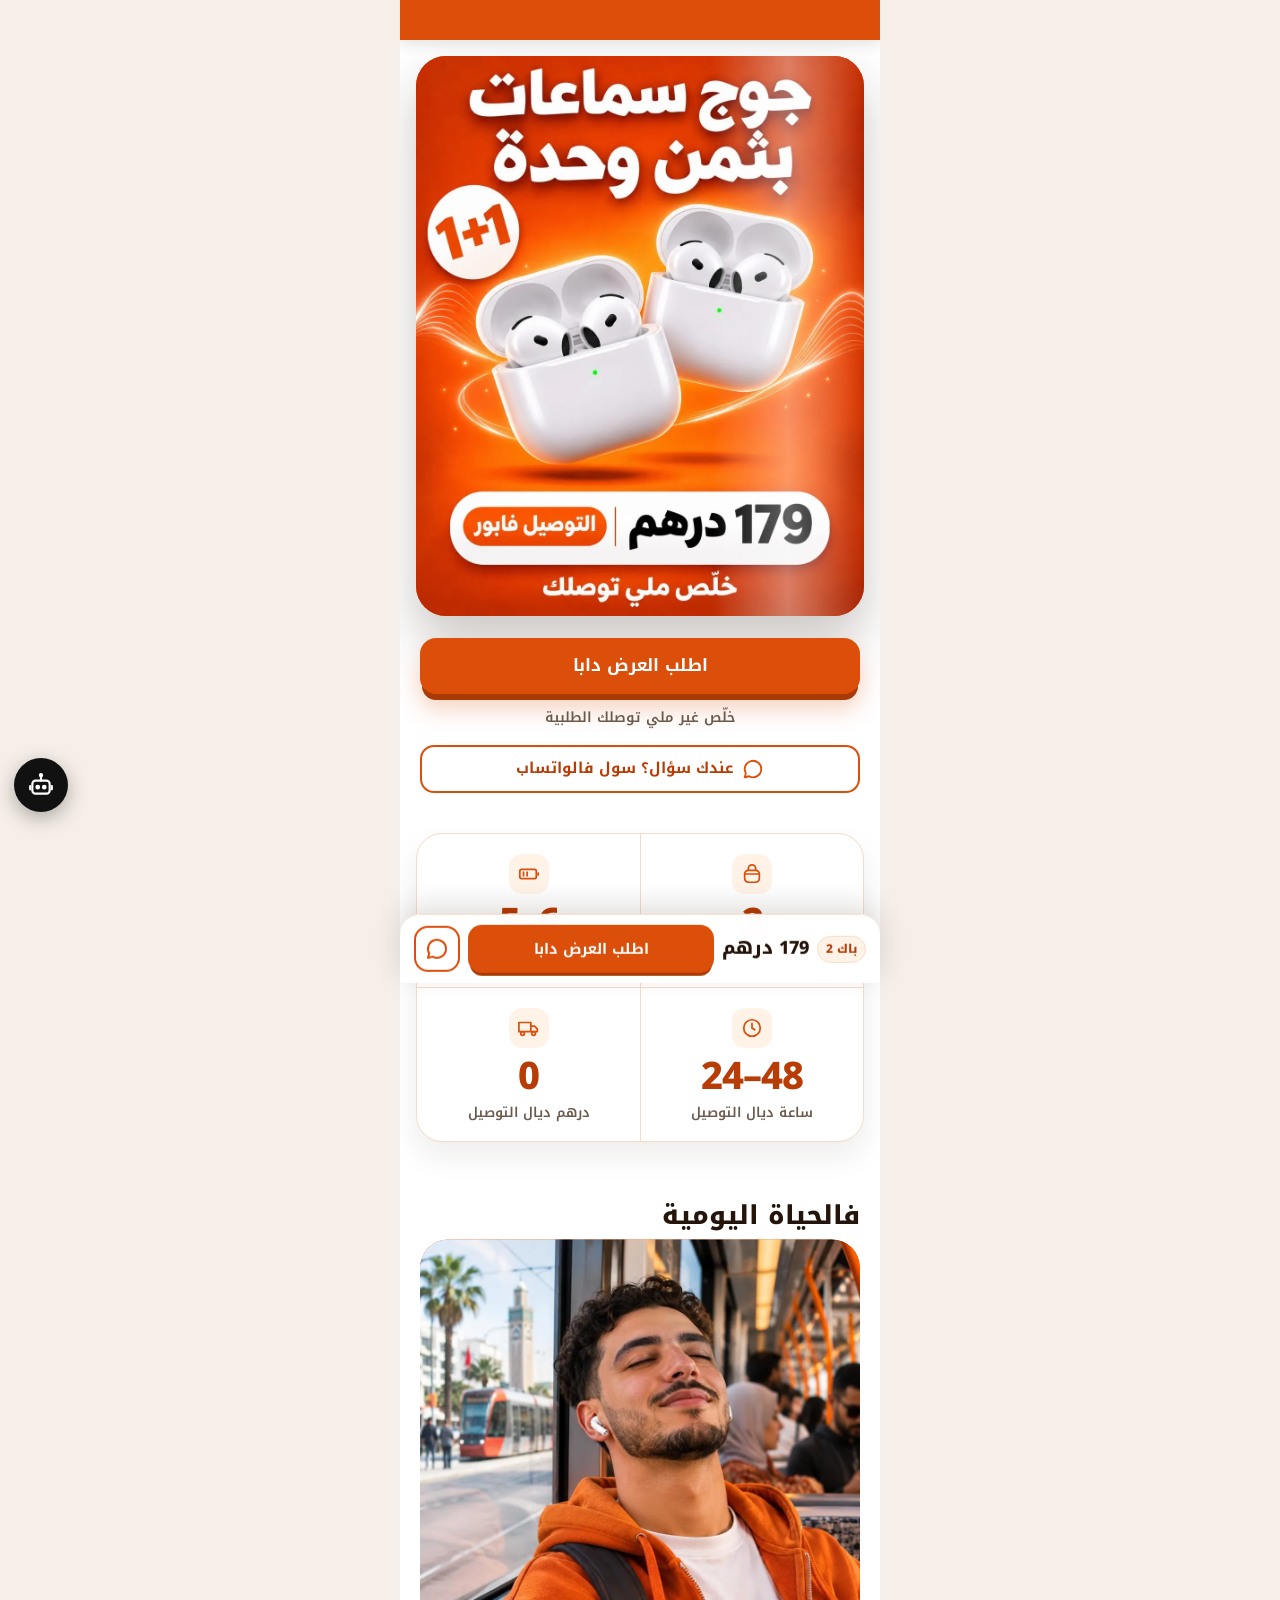
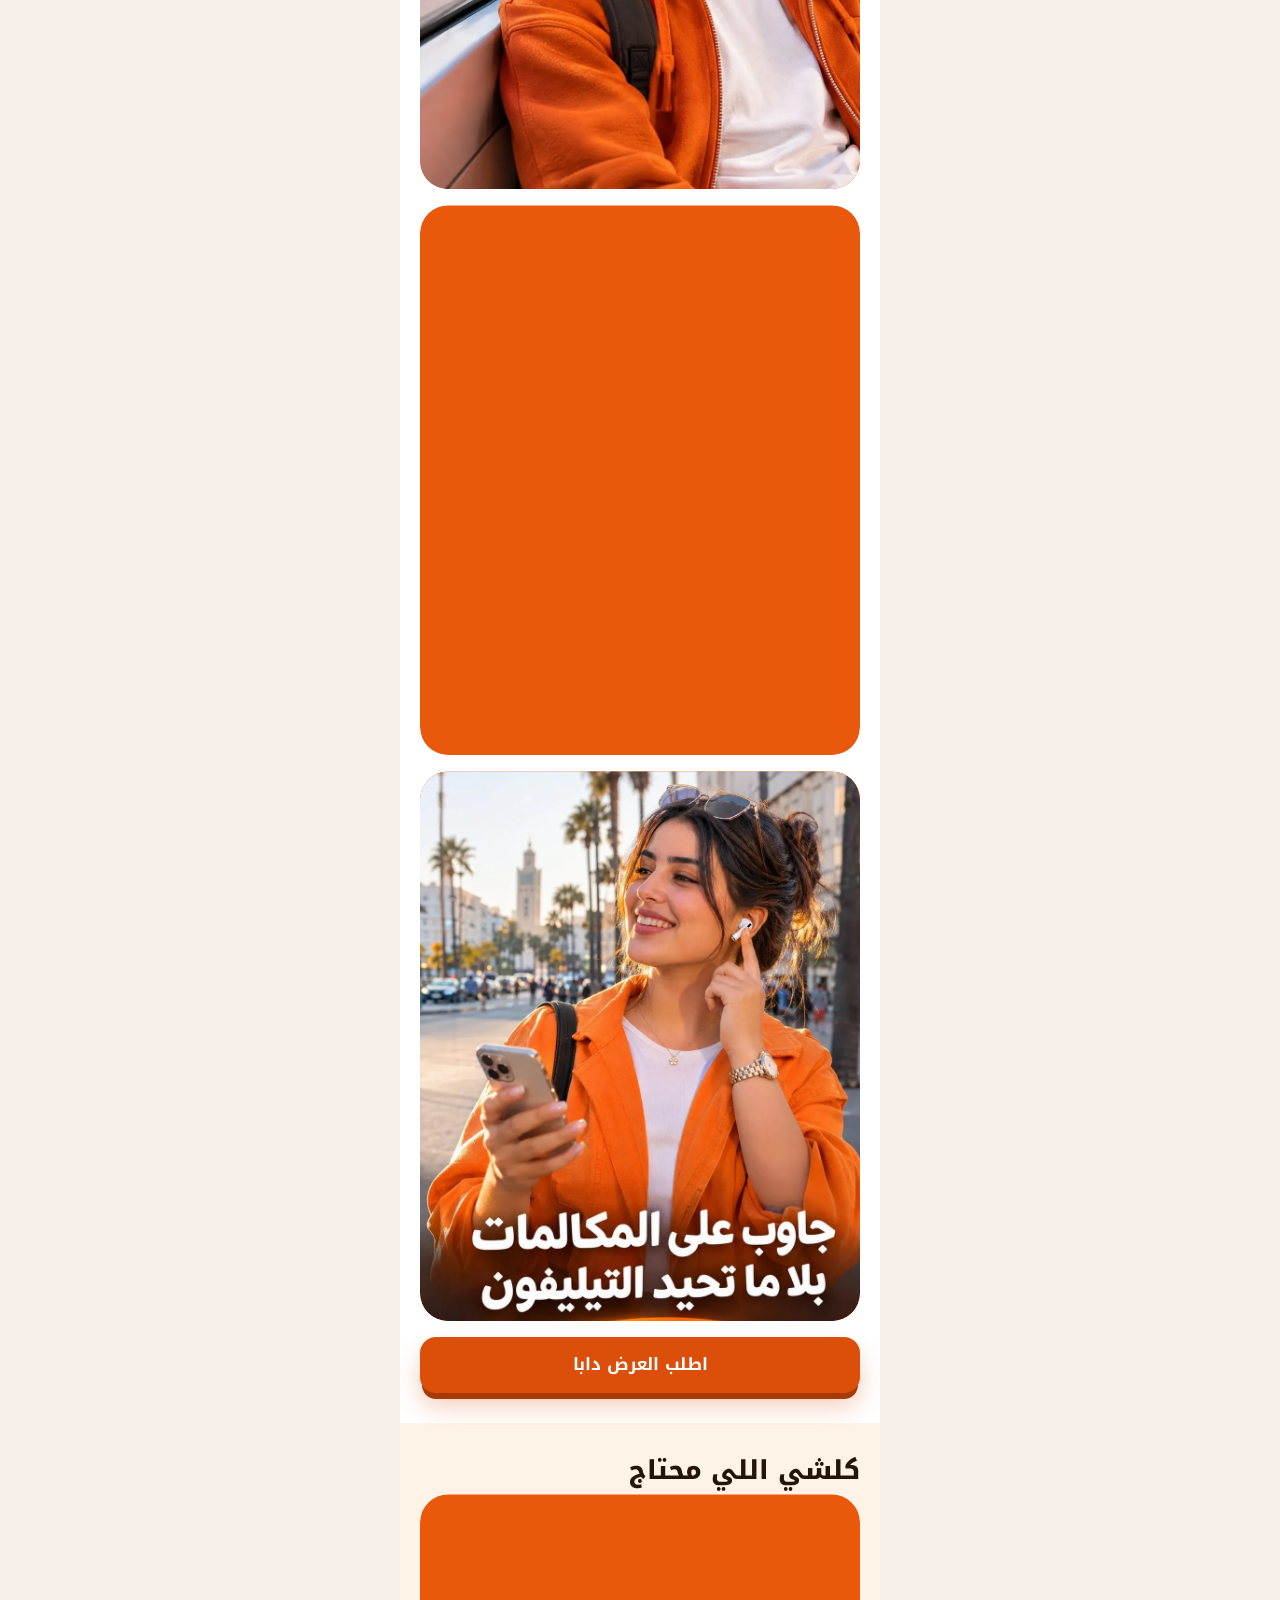
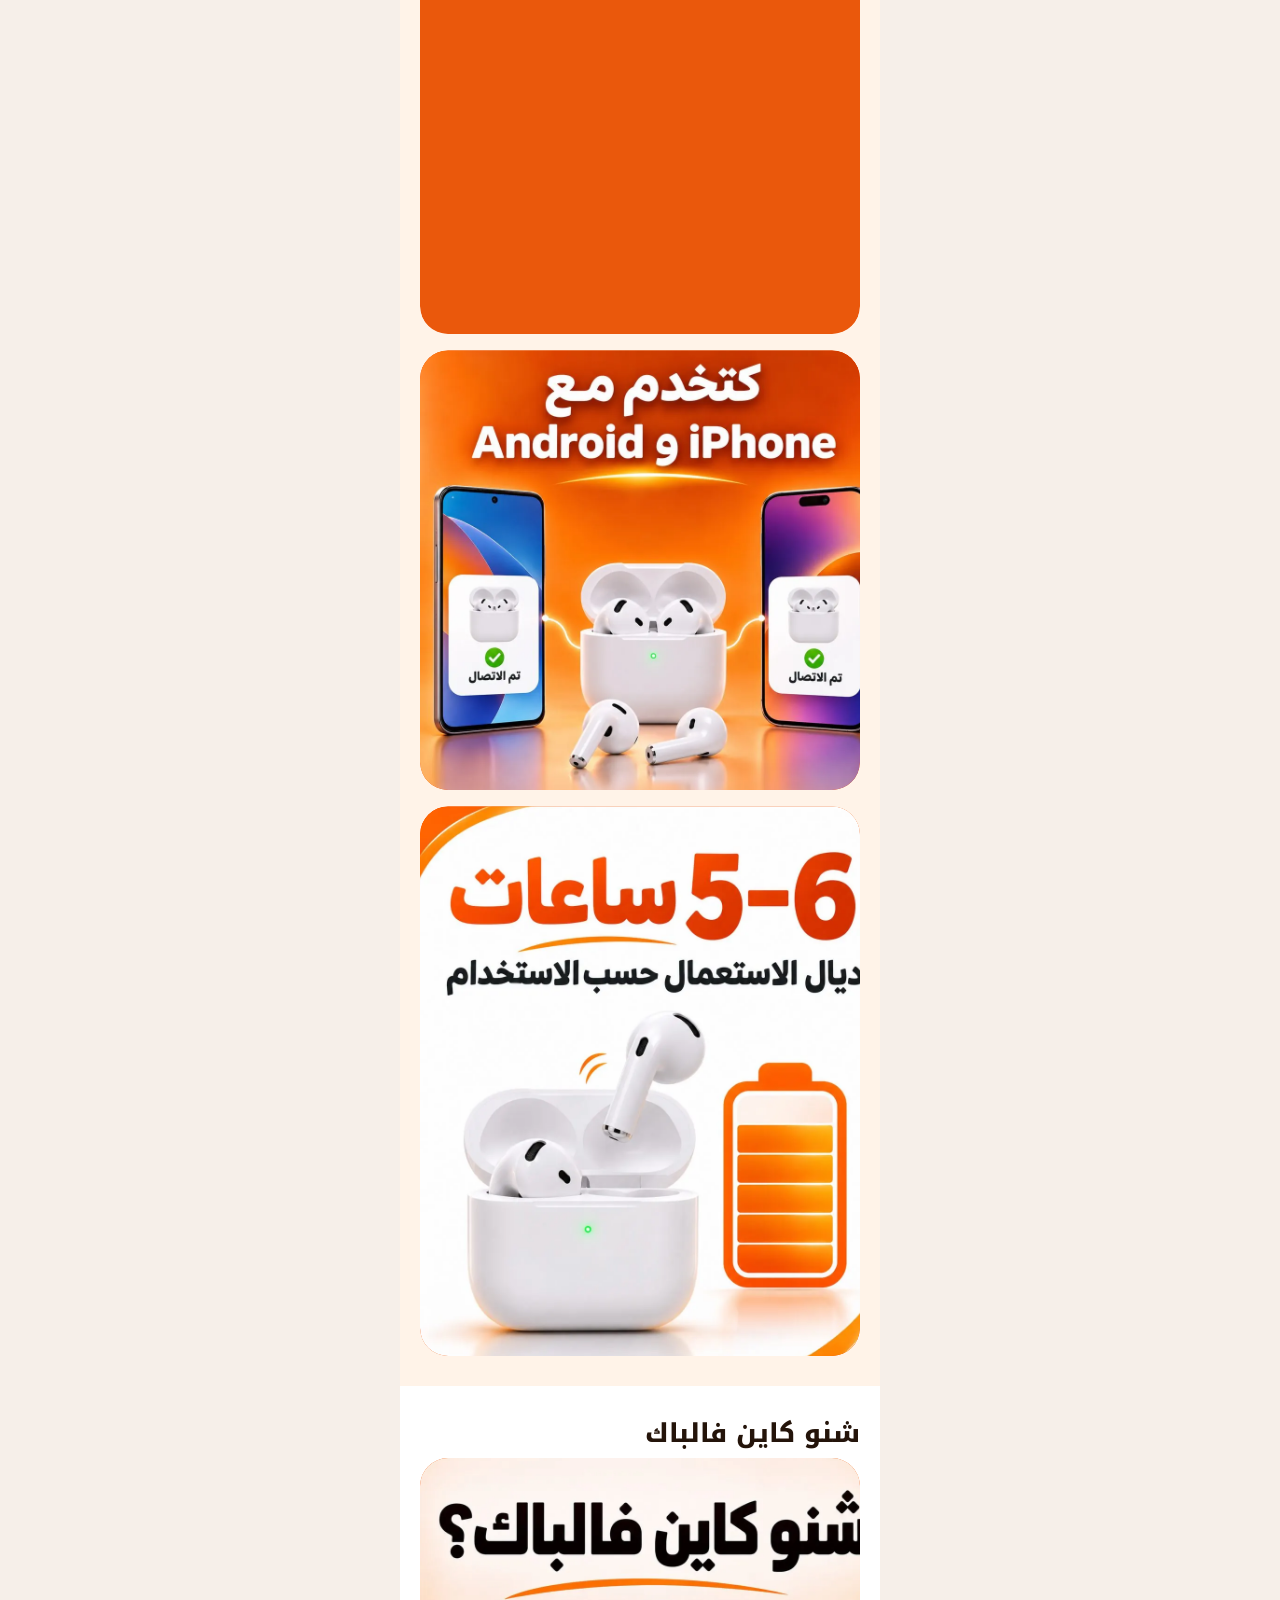
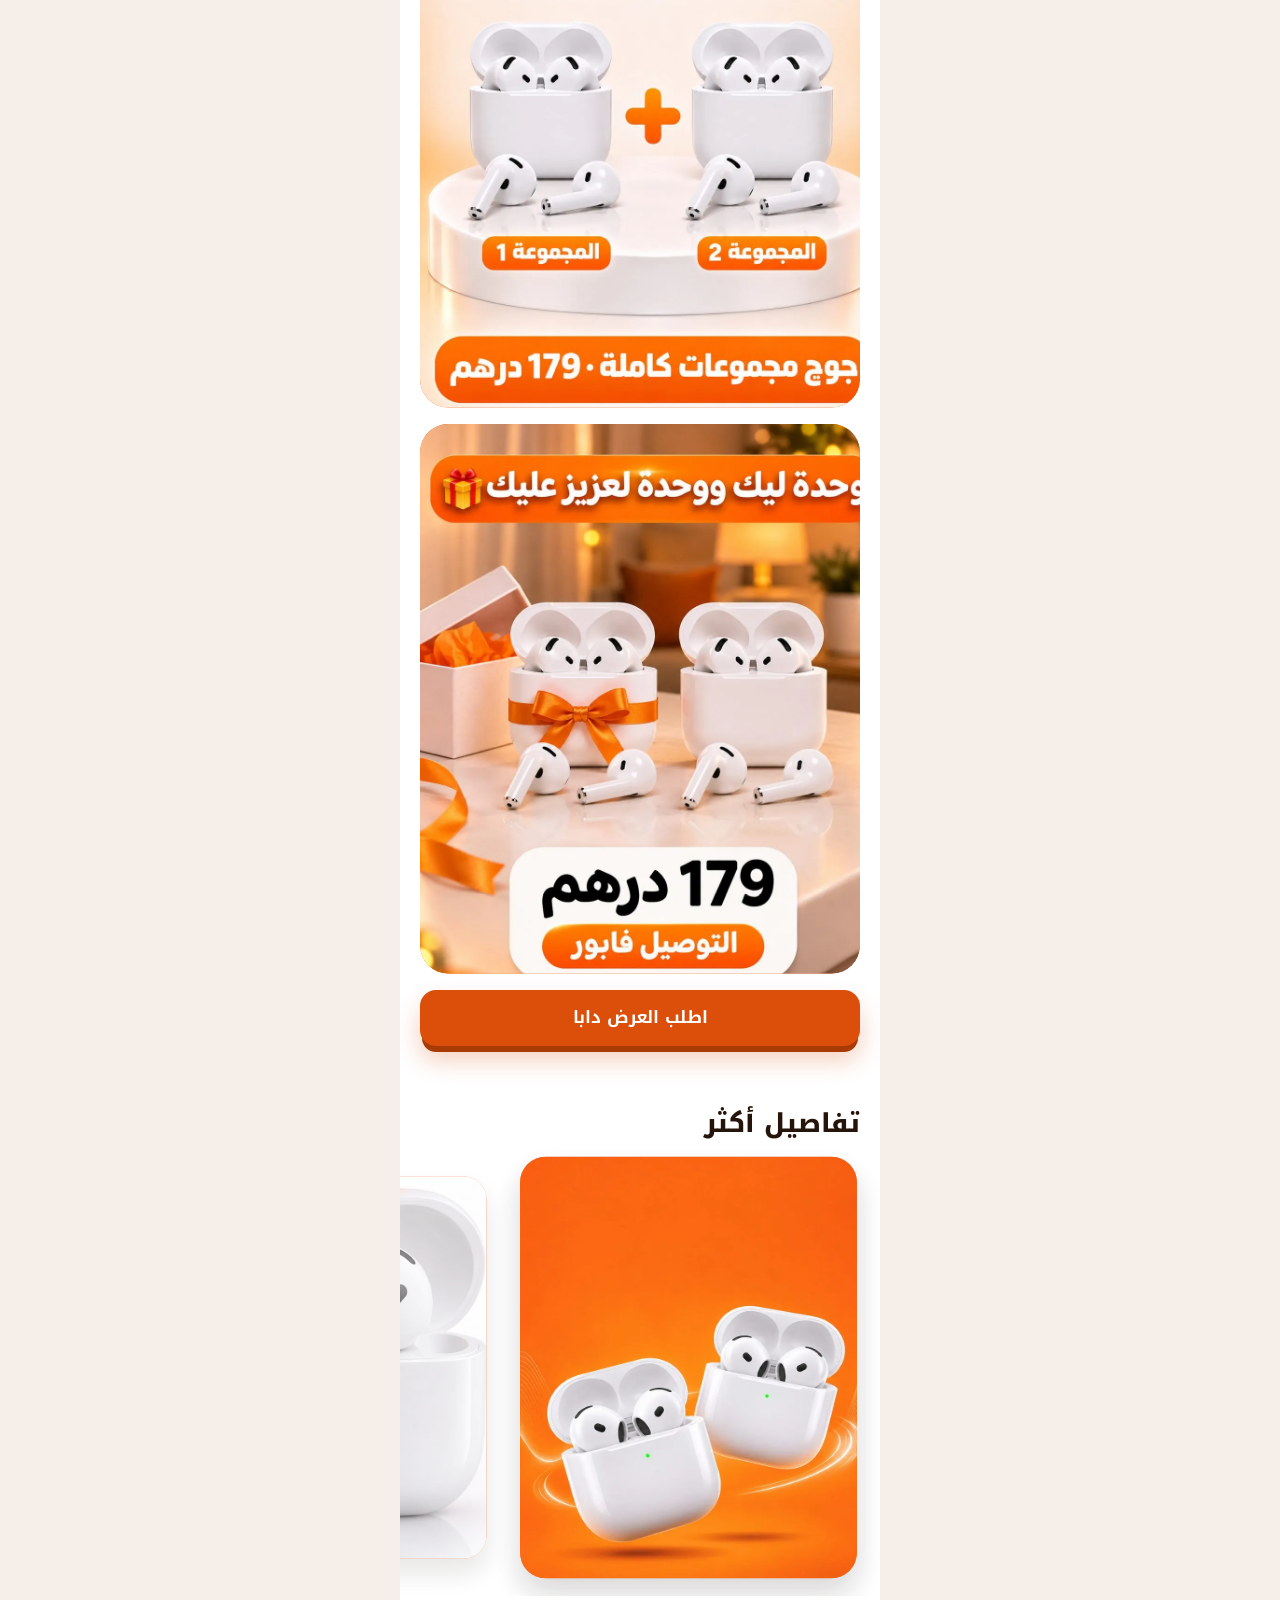
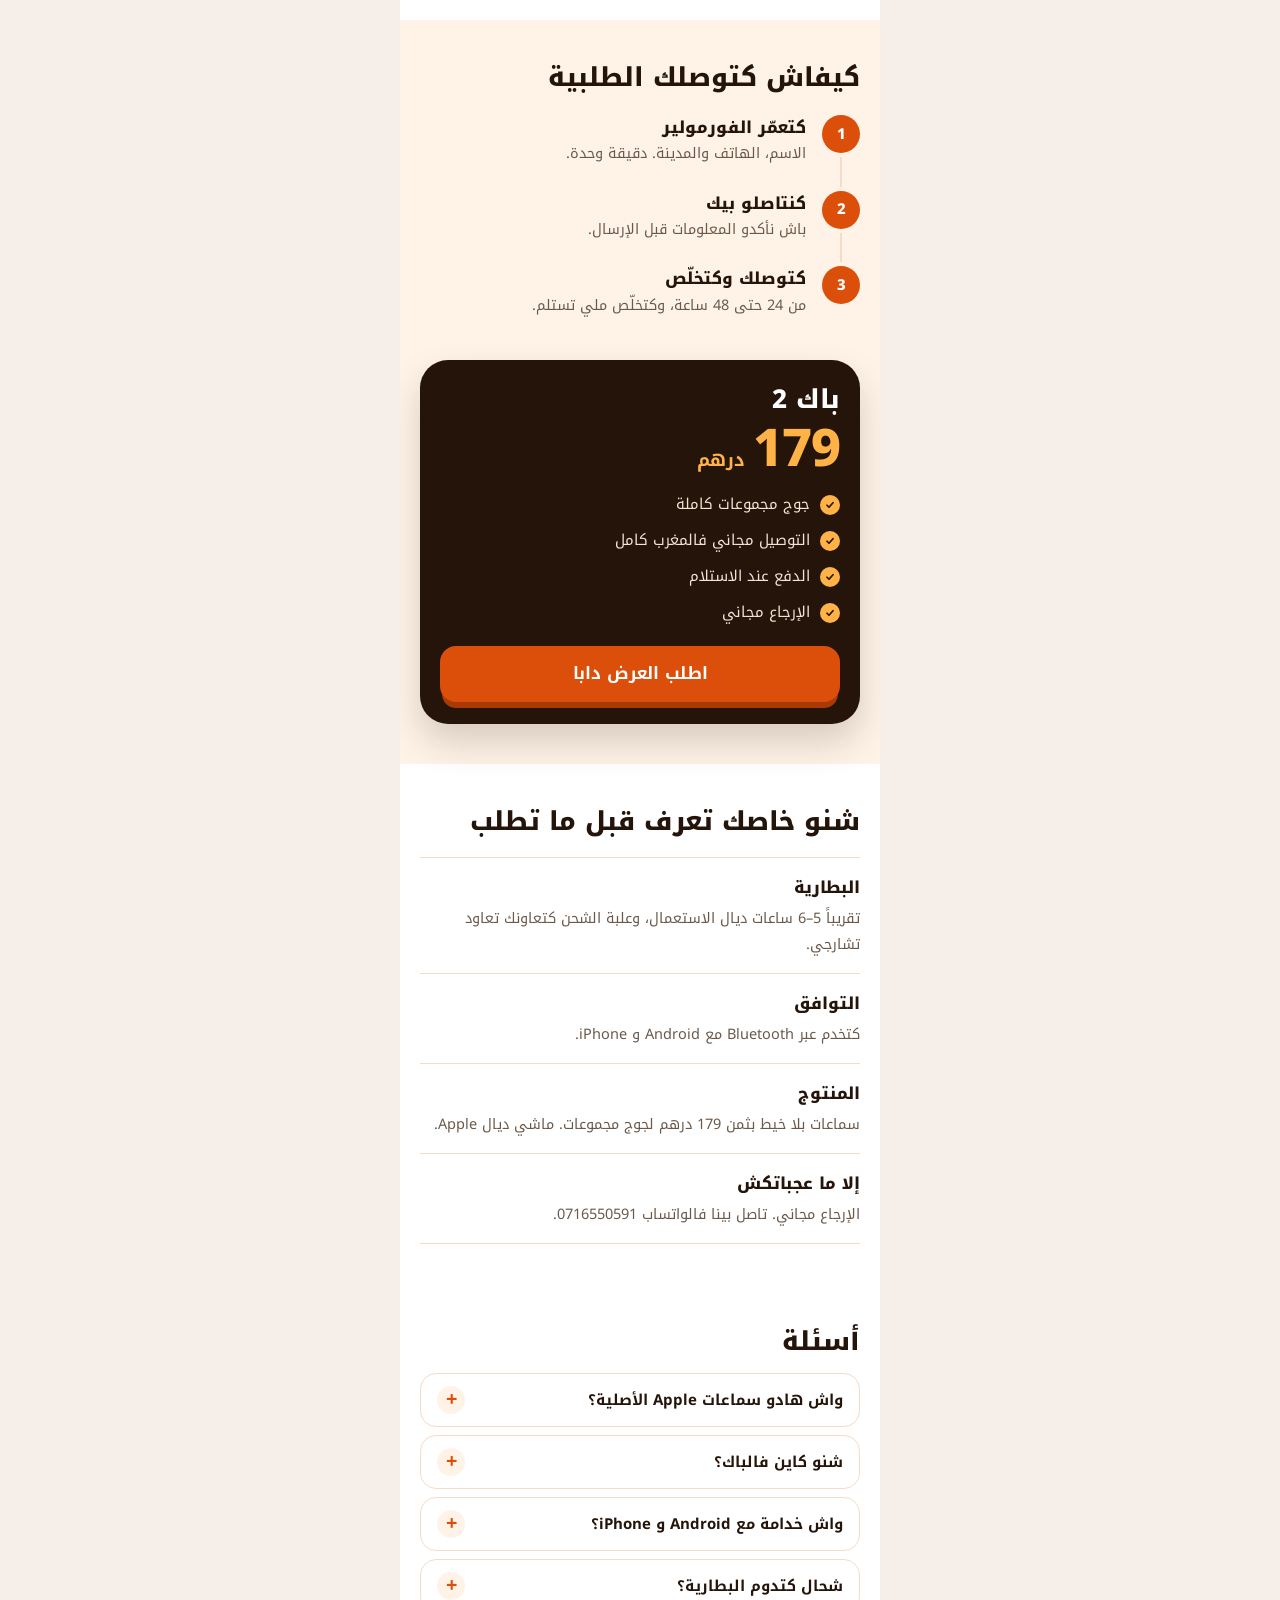
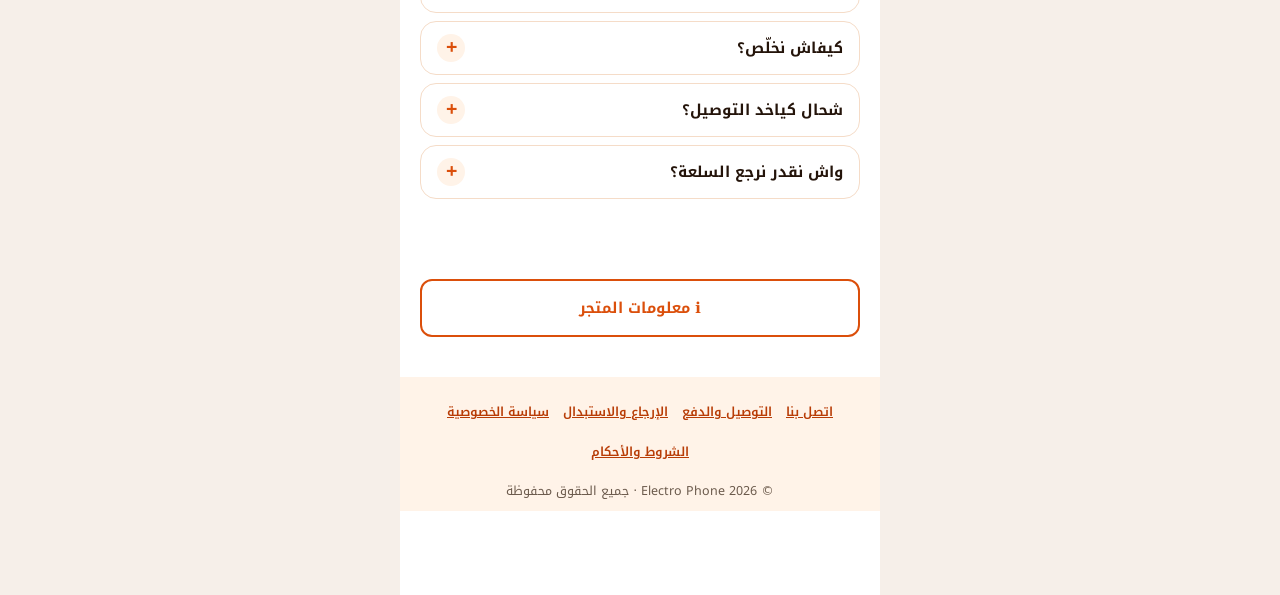
==== commit 32ae5975: "Sticky bar WhatsApp button, Product JSON-LD - Add a WhatsApp quick-contact button next to the sticky" ====
--- a/index.html
+++ b/index.html
@@ -15,6 +15,7 @@
 <link rel="icon" href="data:image/svg+xml,%3Csvg xmlns=%27http://www.w3.org/2000/svg%27 viewBox=%270 0 64 64%27%3E%3Crect width=%2764%27 height=%2764%27 rx=%2714%27 fill=%27%23DB4F0B%27/%3E%3Cpath d=%27M36 8L16 36h14l-4 20 22-30H34z%27 fill=%27%23fff%27/%3E%3C/svg%3E">
 <link rel="preload" href="assets/fonts/NotoKufiArabic.woff" as="font" type="font/woff" crossorigin>
 <link rel="preload" as="image" href="images/hero.webp">
+<script type="application/ld+json">{"@context":"https://schema.org","@type":"Product","name":"باك 2 سماعات بلا خيط","description":"جوج مجموعات ديال السماعات بلا خيط (Bluetooth) متوافقة مع Android و iPhone. التوصيل مجاني والدفع عند الاستلام.","image":"https://electro-phone-ads.vercel.app/images/hero.jpg","brand":{"@type":"Brand","name":"Electro Phone"},"offers":{"@type":"Offer","url":"https://electro-phone-ads.vercel.app/","priceCurrency":"MAD","price":"179","availability":"https://schema.org/InStock","itemCondition":"https://schema.org/NewCondition"}}</script>
 <link rel="stylesheet" href="assets/app.css?v=4">
 <script>
 /* ================= الإعدادات — عمّرهم قبل ما تطلق ================= */
@@ -179,7 +180,7 @@
 .osheet.on .o-prod{animation:fieldIn .5s cubic-bezier(.2,.8,.2,1) .04s both}
 .osheet.on .o-badges{animation:fieldIn .5s cubic-bezier(.2,.8,.2,1) .08s both}
 </style>
-<link rel="stylesheet" href="assets/design.css?v=27">
+<link rel="stylesheet" href="assets/design.css?v=28">
 </head>
 <body id="top">
 <a href="#order" class="skip">سير للطلب</a>
@@ -321,6 +322,7 @@
   <span class="st-pack">باك 2</span>
   <b class="st-price">179 درهم</b>
   <a href="#order" class="btn btn-glow" data-cta="sticky" tabindex="-1">اطلب العرض دابا</a>
+  <a class="st-wa" href="https://wa.me/212716550591?text=%D8%B3%D9%84%D8%A7%D9%85%D8%8C%20%D8%A8%D8%BA%D9%8A%D8%AA%20%D9%86%D8%B3%D9%88%D9%84%20%D8%B9%D9%84%D9%89%20%D8%A8%D8%A7%D9%83%202" rel="noopener" aria-label="سول فالواتساب" tabindex="-1" data-cta="sticky-wa"><svg viewBox="0 0 24 24" aria-hidden="true"><path d="M21 12a9 9 0 0 1-13.3 7.9L3 21l1.2-4.5A9 9 0 1 1 21 12z"/></svg></a>
 </div>
 
 
@@ -451,7 +453,7 @@
   <button type="button" class="btn btn-glow" data-close>تأكيد الاختيار</button>
 </div>
 <div class="scrim" id="scrim" hidden></div>
-<script src="assets/app.js?v=5"></script>
+<script src="assets/app.js?v=6"></script>
 <div class="ep-pop" id="ep-pop" hidden>
   <div class="ep-pop-sc" data-close></div>
   <div class="ep-pop-box ep-up" id="ep-up" role="dialog" aria-modal="true" aria-label="عرض خاص" tabindex="-1"></div>
--- a/assets/design.css
+++ b/assets/design.css
@@ -550,3 +550,11 @@
 .osheet #submit{position:sticky;bottom:8px;z-index:5;box-shadow:0 8px 22px rgba(219,79,11,.4),0 0 0 10px rgba(255,255,255,.92)}
 .osheet .of .sum{margin-top:6px}
 .osheet .order,.osheet #order{overflow:visible !important;overflow:clip !important}
+
+/* sticky bar: WhatsApp quick button */
+.st-wa{flex:none;display:flex;align-items:center;justify-content:center;width:48px;height:48px;border-radius:14px;border:2px solid #DB4F0B;background:#fff}
+.st-wa svg{width:24px;height:24px;fill:none;stroke:#DB4F0B;stroke-width:2;stroke-linecap:round;stroke-linejoin:round}
+.sticky{gap:8px}
+.sticky .btn{white-space:nowrap;font-size:14.5px;padding-inline:10px}
+.st-wa{width:46px;height:46px}
+@media (max-width:360px){.st-pack{display:none}}
